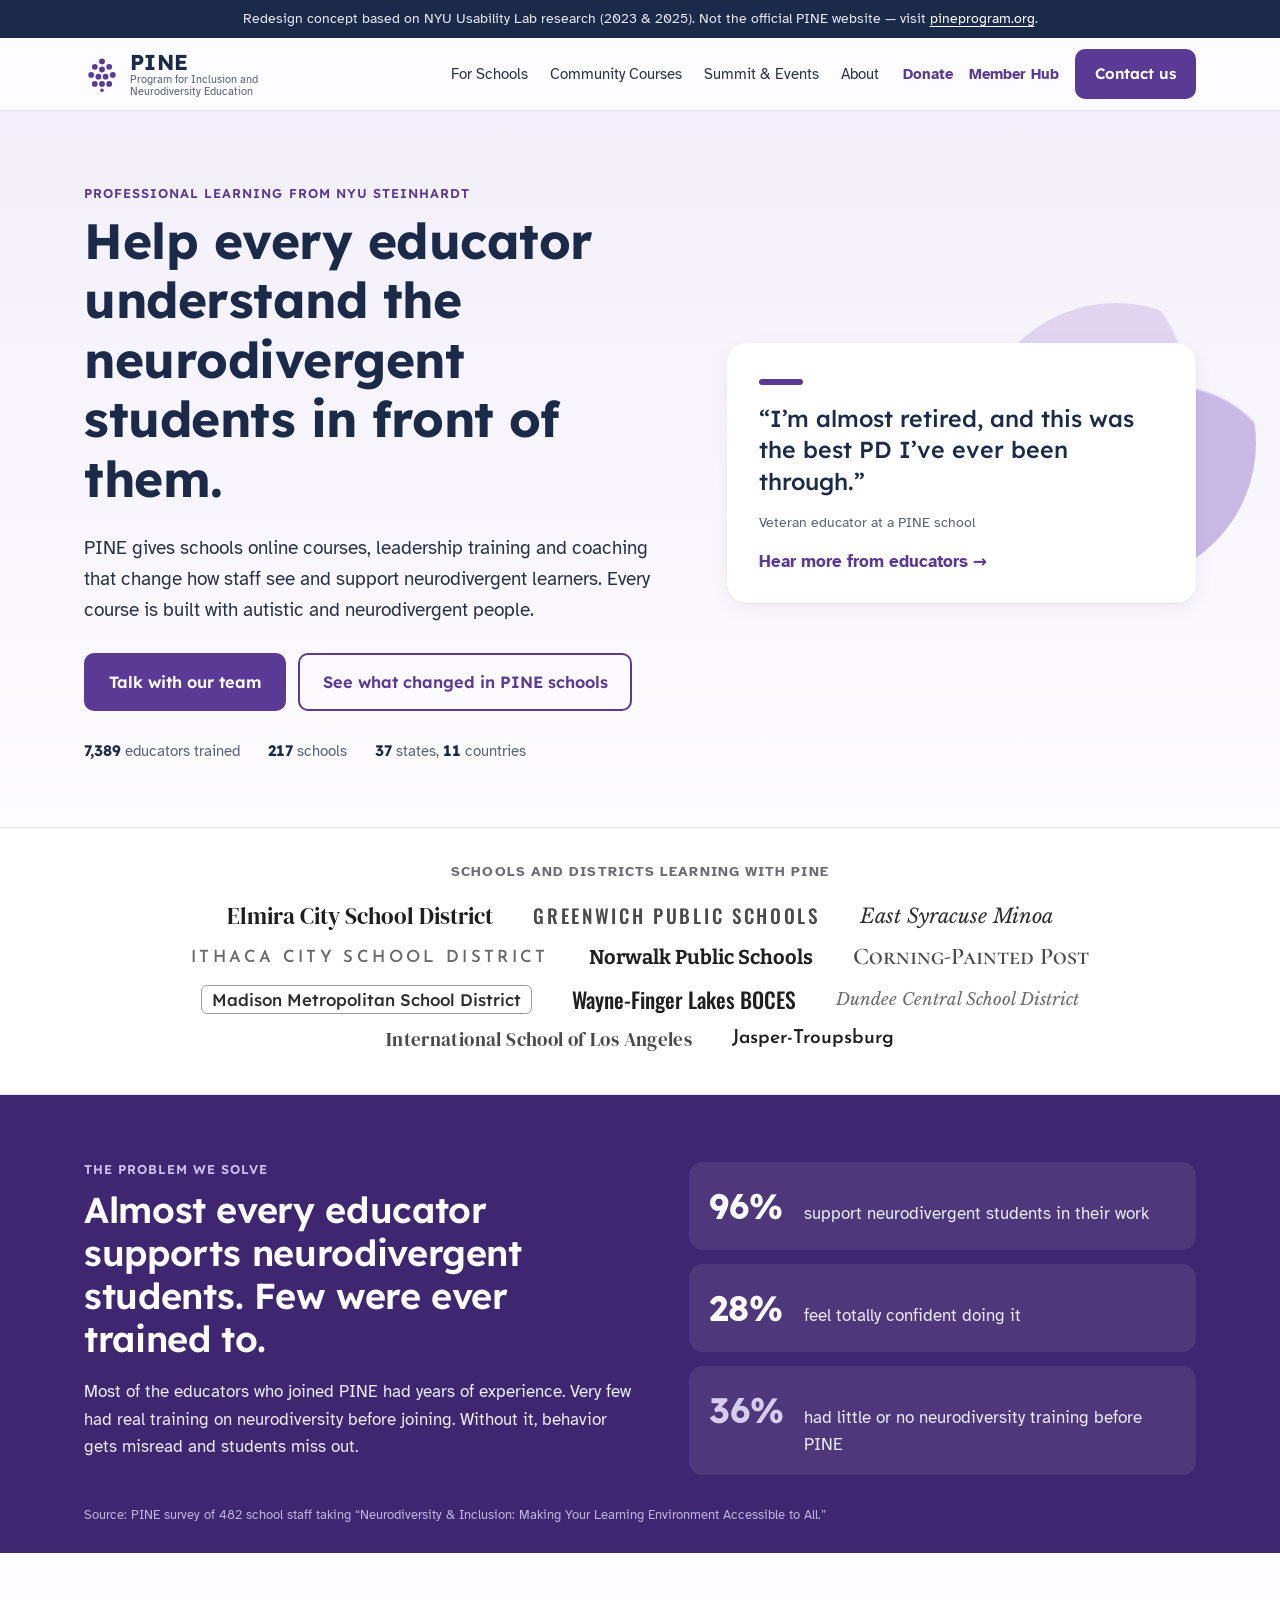
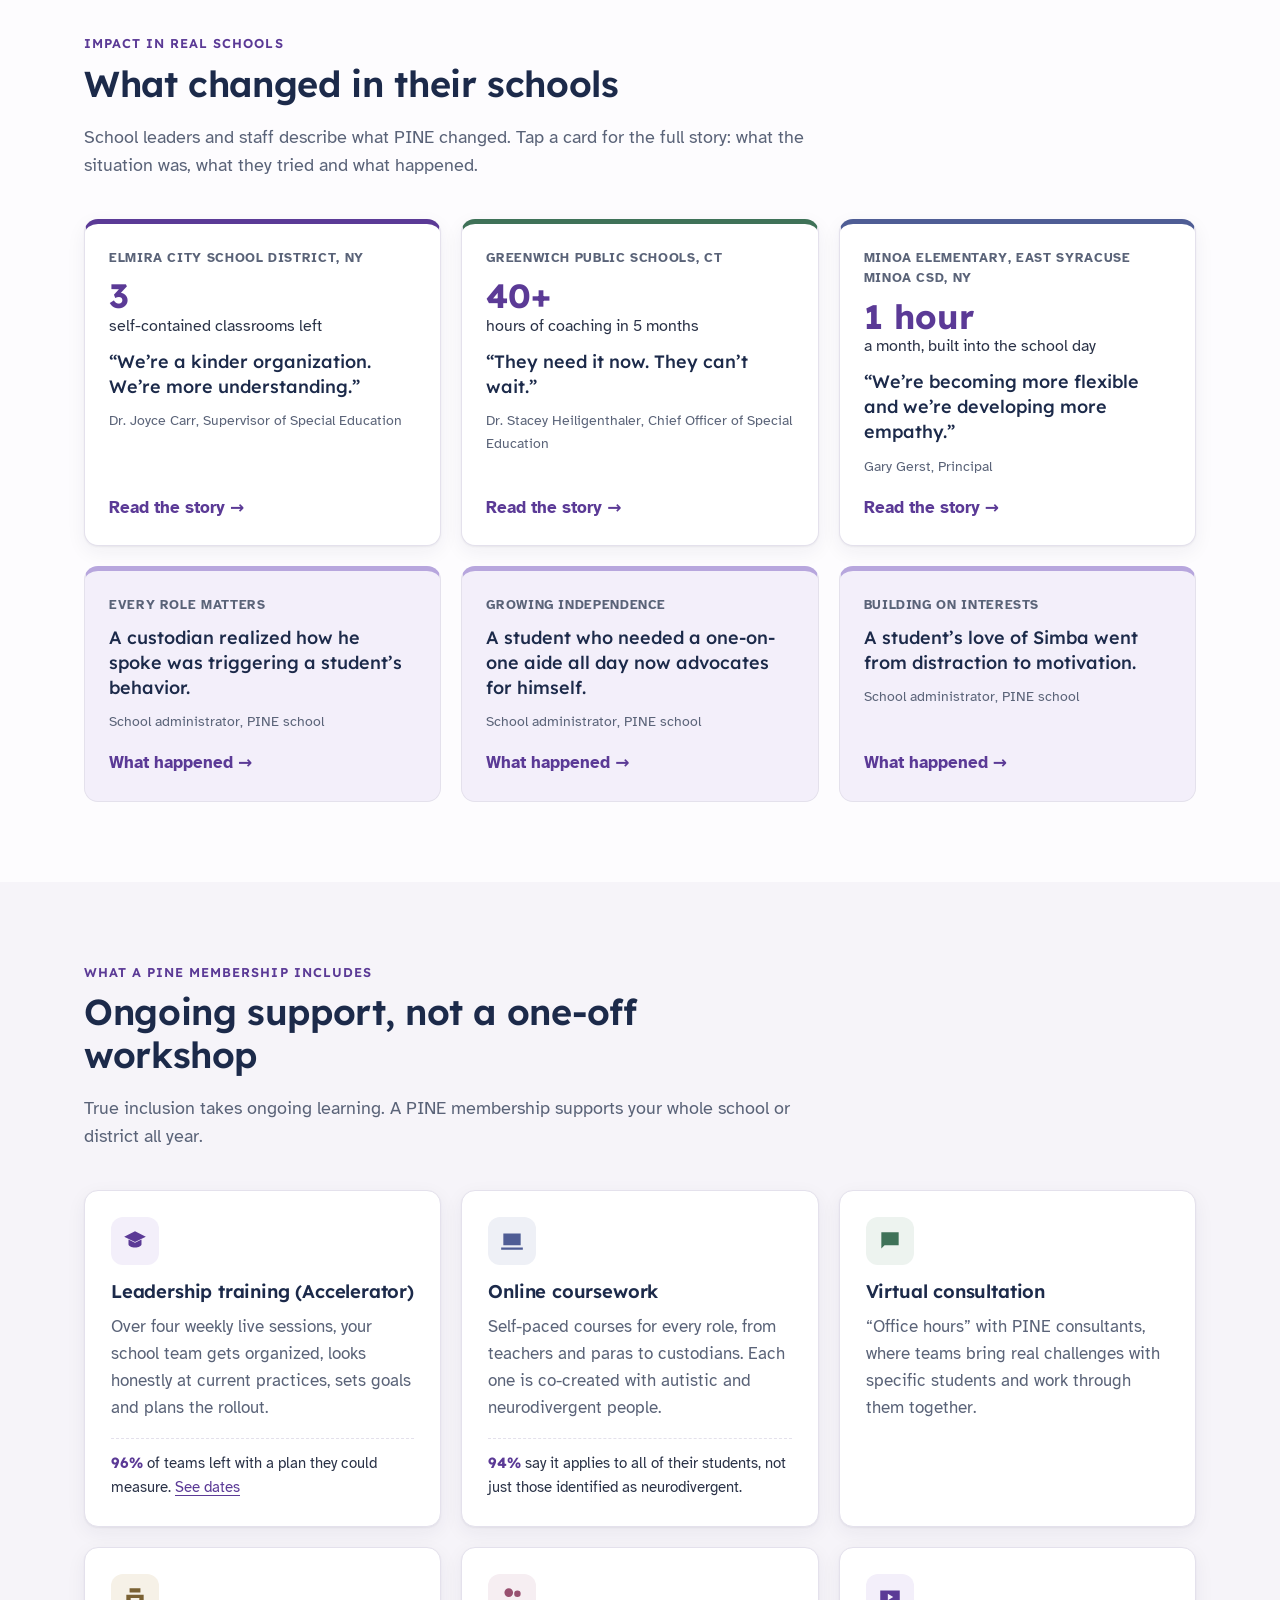
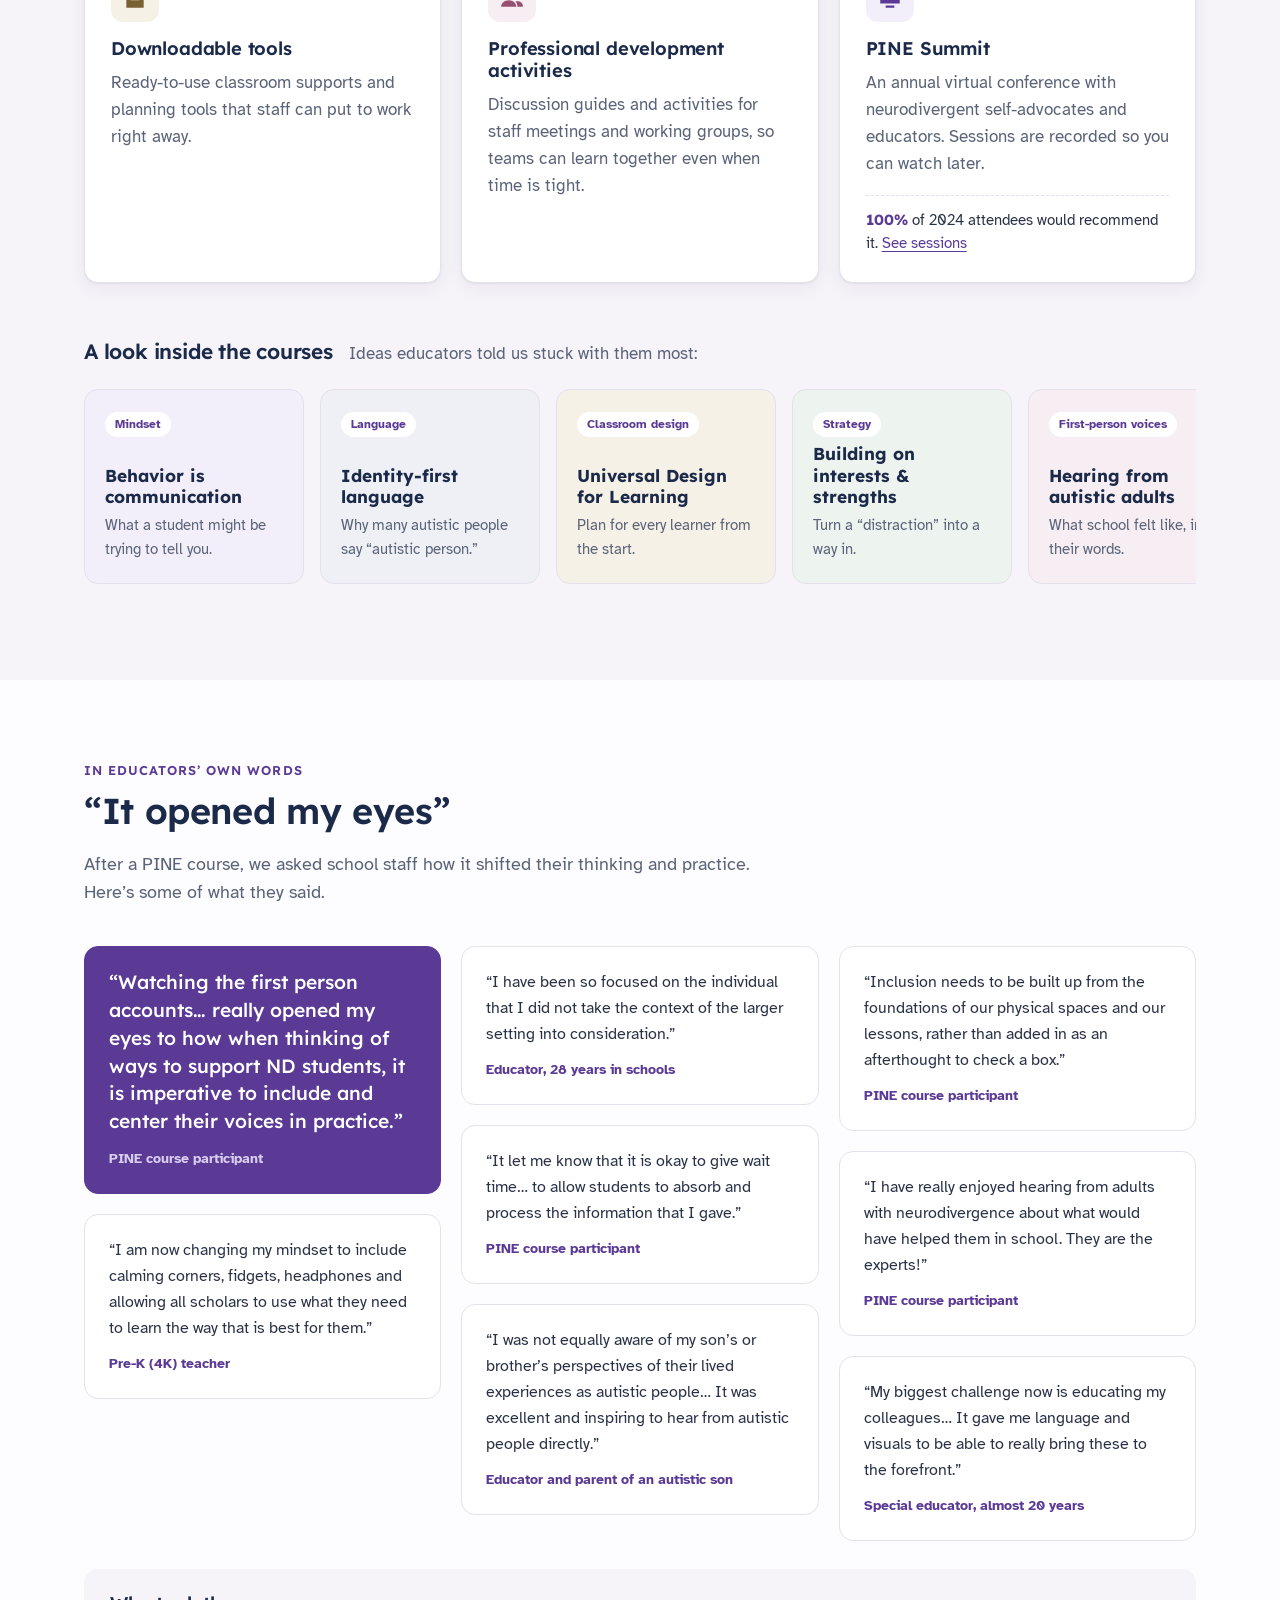
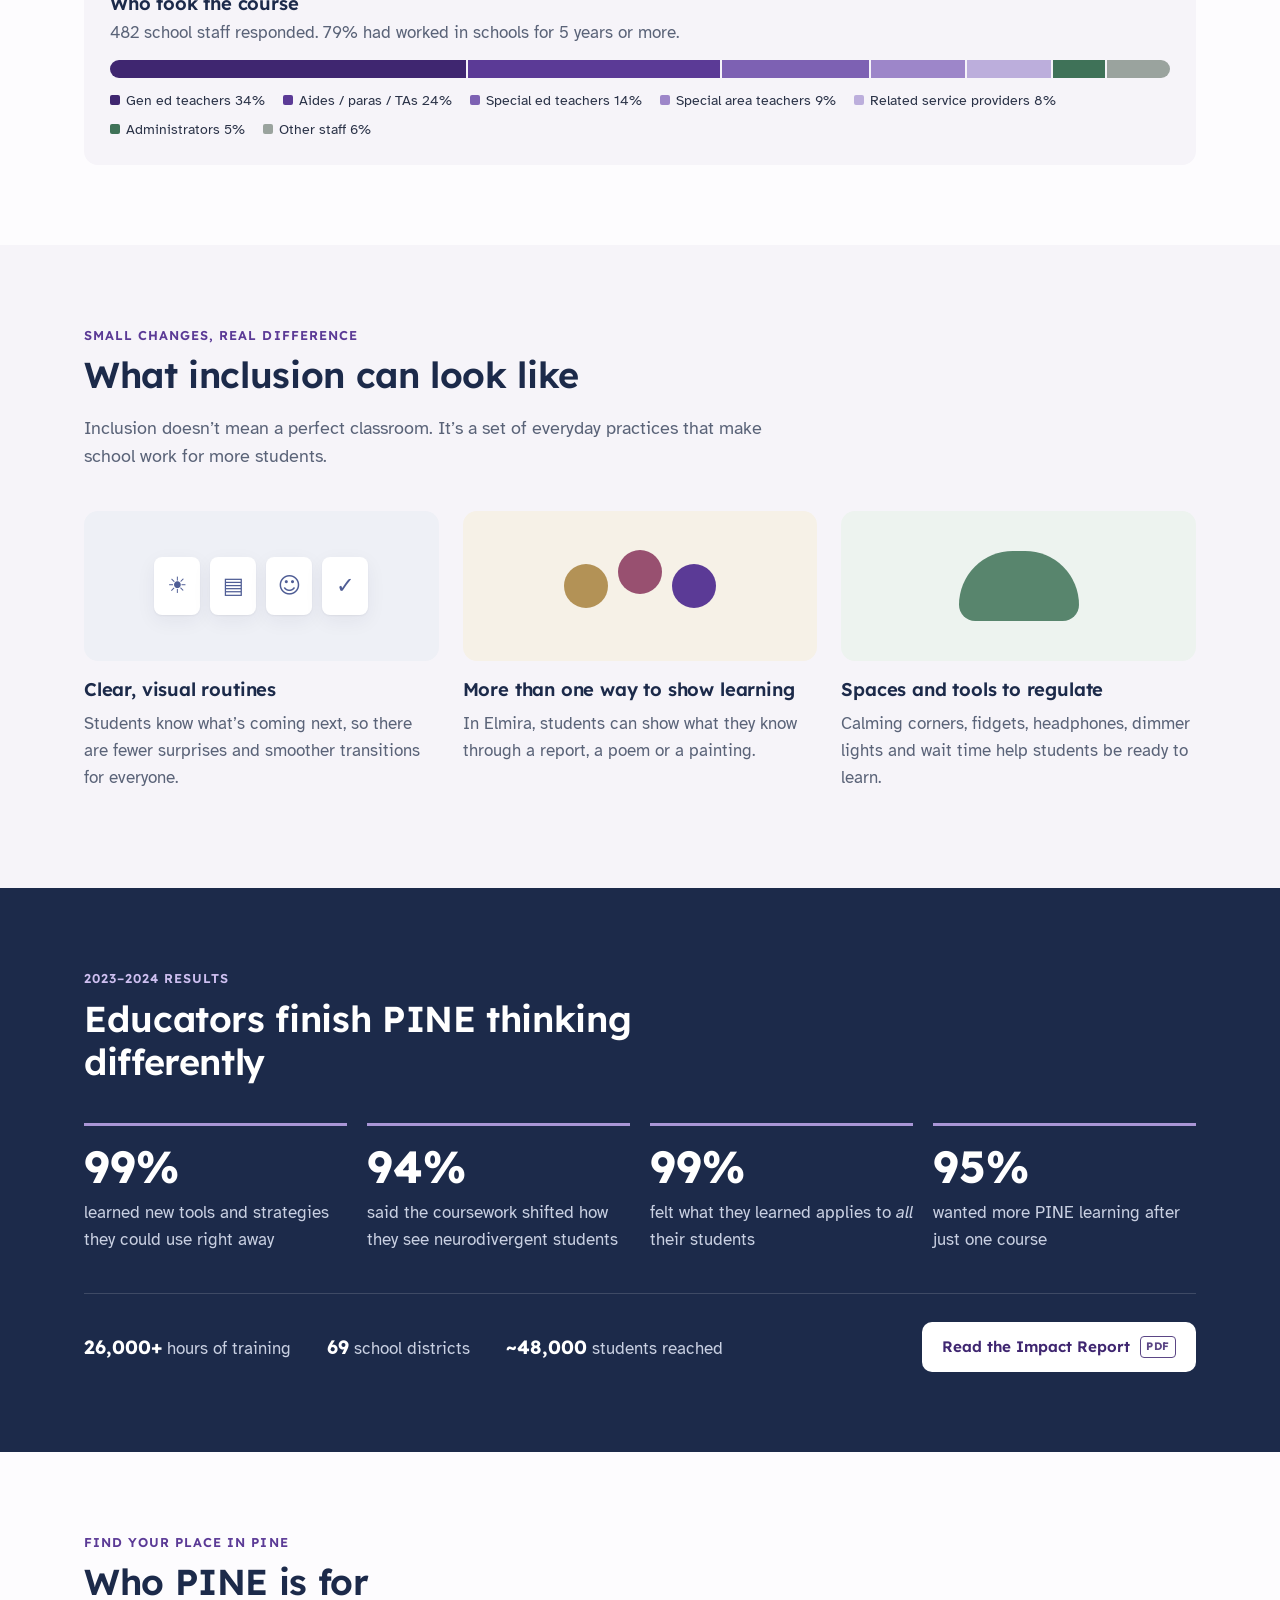
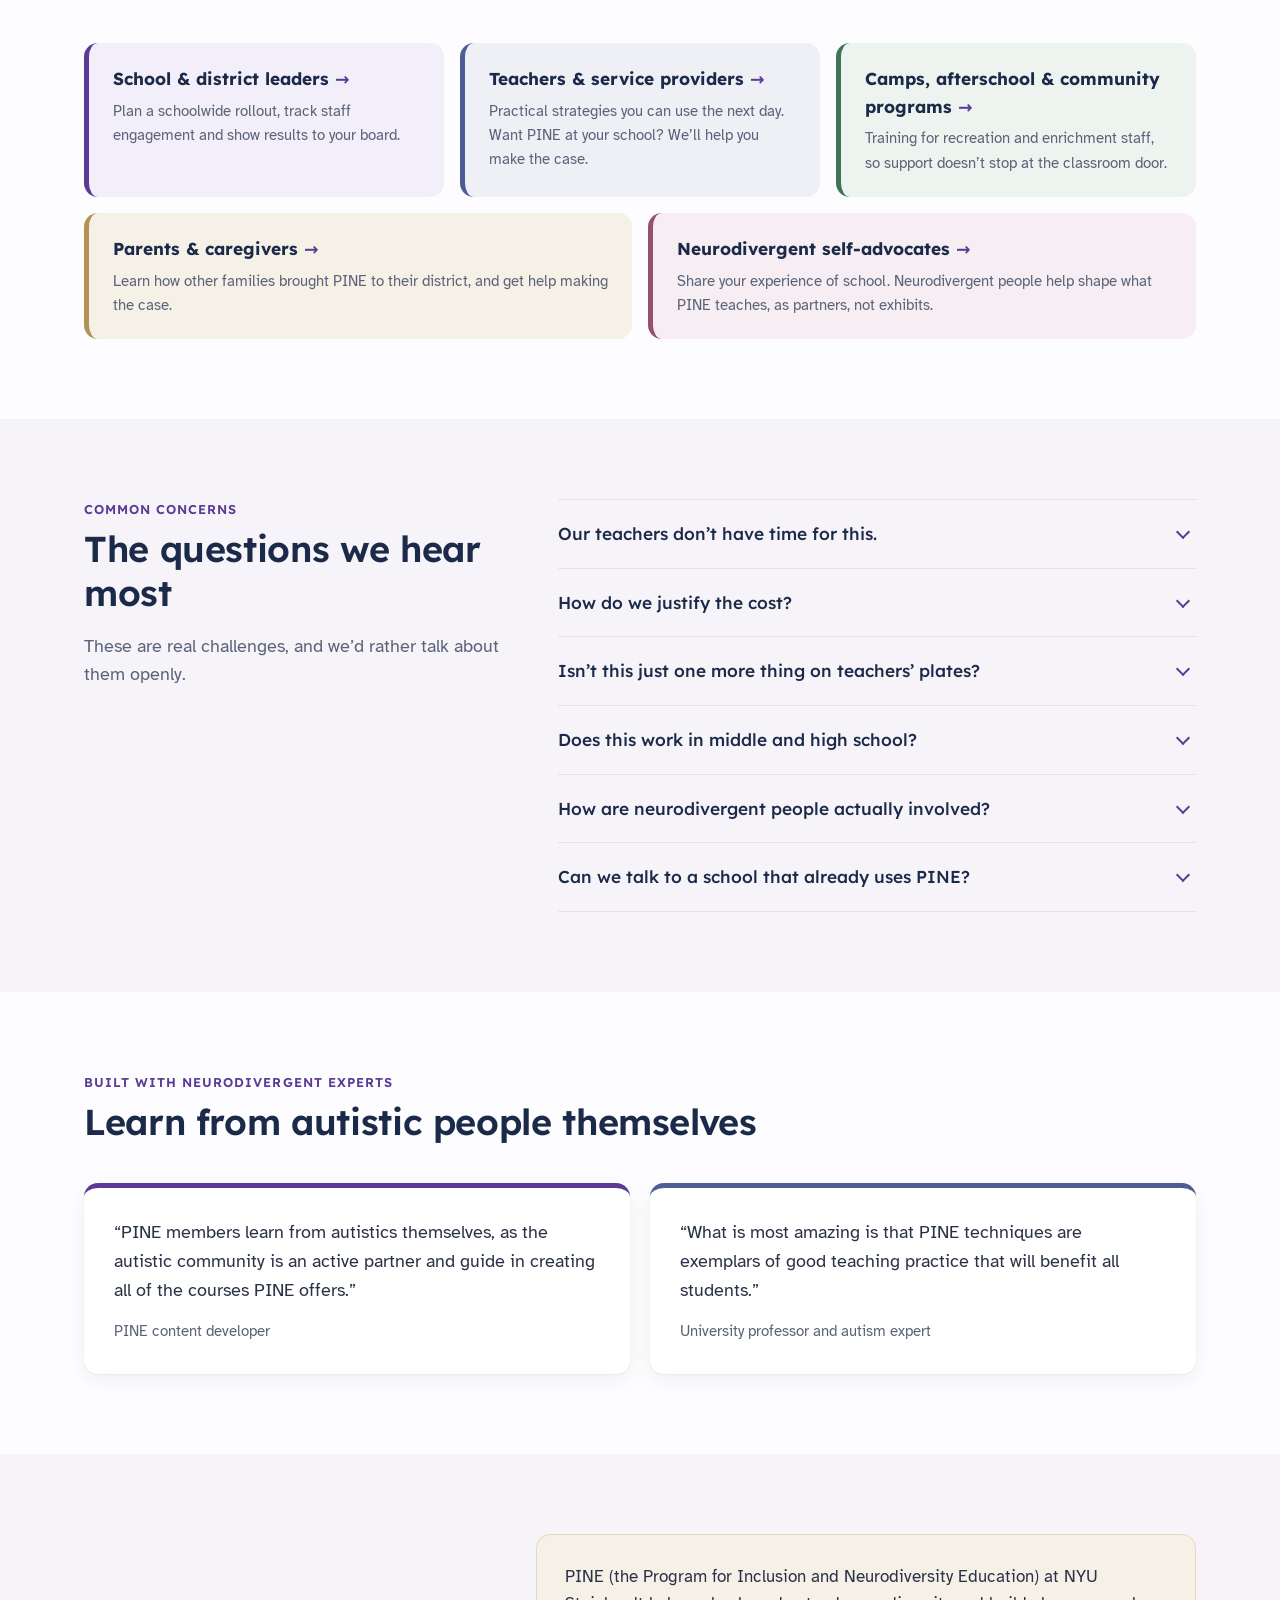
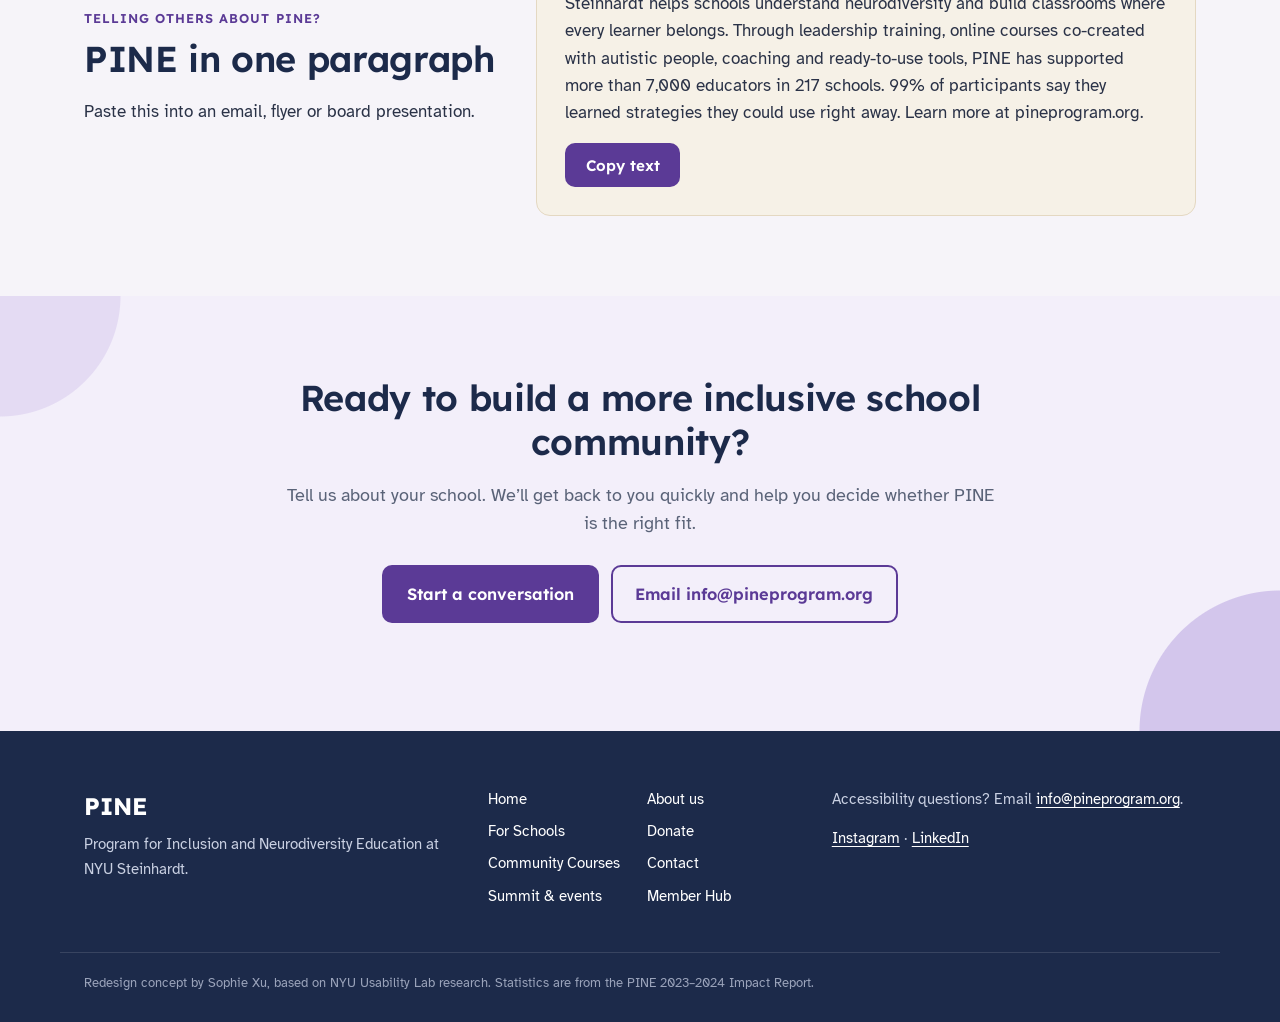
==== index.html @ bd0d4ae6 "Revert scrolling marquee: back to 0422eb8 version This reverts commit 86acdae.  Co-Authored-By: Clau" ====
<!doctype html>
<html lang="en">
<head>
  <meta charset="utf-8">
  <meta name="viewport" content="width=device-width, initial-scale=1">
  <title>PINE — Program for Inclusion and Neurodiversity Education (Redesign Concept)</title>
  <meta name="description" content="PINE gives schools the training, coaching and tools to understand neurodiversity and build classrooms where every learner belongs. Built with neurodivergent people.">
  <link rel="preconnect" href="https://fonts.googleapis.com">
  <link rel="preconnect" href="https://fonts.gstatic.com" crossorigin>
  <link href="https://fonts.googleapis.com/css2?family=Atkinson+Hyperlegible:wght@400;700&family=Lexend:wght@500;600;700&family=DM+Serif+Display&family=Oswald:wght@500&family=Libre+Baskerville:ital@1&family=Josefin+Sans:wght@600&family=Bitter:wght@700&family=Cormorant+SC:wght@600&display=swap" rel="stylesheet">
  <link rel="stylesheet" href="styles.css">
</head>
<body>
  <a class="skip" href="#main">Skip to content</a>

  <div class="concept-bar" role="note">
    Redesign concept based on NYU Usability Lab research (2023 &amp; 2025). Not the official PINE website — visit <a href="https://www.pineprogram.org/">pineprogram.org</a>.
  </div>

  <header class="site-header">
    <div class="wrap header-inner">
      <a class="brand" href="index.html" aria-label="PINE home">
        <svg class="brand-mark" viewBox="0 0 40 40" aria-hidden="true">
          <g fill="currentColor">
            <circle cx="20" cy="6" r="3.2"/><circle cx="12" cy="12" r="3.2"/><circle cx="28" cy="12" r="3.2"/>
            <circle cx="20" cy="15" r="3.2"/><circle cx="8" cy="21" r="3.2"/><circle cx="32" cy="21" r="3.2"/>
            <circle cx="16" cy="23" r="3.2"/><circle cx="24" cy="23" r="3.2"/><circle cx="12" cy="31" r="3.2"/>
            <circle cx="28" cy="31" r="3.2"/><circle cx="20" cy="31" r="3.2"/><circle cx="20" cy="38" r="2"/>
          </g>
        </svg>
        <span class="brand-text"><strong>PINE</strong><small>Program for Inclusion and<br>Neurodiversity Education</small></span>
      </a>

      <button class="nav-toggle" aria-expanded="false" aria-controls="site-nav">
        <span class="sr-only">Menu</span><span class="bars" aria-hidden="true"></span>
      </button>

      <nav id="site-nav" class="site-nav" aria-label="Main">
        <ul>
          <li><a href="accelerator.html">For Schools</a></li>
          <li><a href="community.html">Community Courses</a></li>
          <li><a href="summit.html">Summit &amp; Events</a></li>
          <li><a href="about.html">About</a></li>
        </ul>
        <div class="nav-actions">
          <a class="link-quiet" href="donate.html">Donate</a>
          <a class="link-quiet" href="https://pine.kdp.io/">Member Hub</a>
          <a class="btn btn-primary" href="contact.html">Contact us</a>
        </div>
      </nav>
    </div>
  </header>

  <main id="main">

    <!-- HERO -->
    <section class="hero" id="top">
      <div class="wrap hero-grid">
        <div class="hero-copy">
          <p class="eyebrow">Professional learning from NYU Steinhardt</p>
          <h1>Help every educator understand the neurodivergent students in front of them.</h1>
          <p class="lead">PINE gives schools online courses, leadership training and coaching that change how staff see and support neurodivergent learners. Every course is built with autistic and neurodivergent people.</p>
          <div class="hero-ctas">
            <a class="btn btn-primary btn-lg" href="contact.html?topic=school">Talk with our team</a>
            <a class="btn btn-ghost btn-lg" href="#changed">See what changed in PINE schools</a>
          </div>
          <ul class="trust" aria-label="At a glance">
            <li><strong>7,389</strong> educators trained</li>
            <li><strong>217</strong> schools</li>
            <li><strong>37</strong> states, <strong>11</strong> countries</li>
          </ul>
        </div>

        <figure class="hero-quote">
          <div class="blob" aria-hidden="true"></div>
          <blockquote>
            <p>“I’m almost retired, and this was the best PD I’ve ever been through.”</p>
          </blockquote>
          <figcaption>Veteran educator at a PINE school</figcaption>
          <a class="quote-more" href="#voices">Hear more from educators <span aria-hidden="true">→</span></a>
        </figure>
      </div>
    </section>

    <!-- PARTICIPATING SCHOOLS: names set in varied type, monochrome -->
    <section class="schools" aria-labelledby="schools-title">
      <div class="wrap">
        <h2 id="schools-title" class="schools-title">Schools and districts learning with PINE</h2>
        <ul class="school-names">
          <li class="sn-1">Elmira City School District</li>
          <li class="sn-2">Greenwich Public Schools</li>
          <li class="sn-3">East Syracuse Minoa</li>
          <li class="sn-4">Ithaca City School District</li>
          <li class="sn-5">Norwalk Public Schools</li>
          <li class="sn-6">Corning-Painted Post</li>
          <li class="sn-7">Madison Metropolitan School District</li>
          <li class="sn-8">Wayne-Finger Lakes BOCES</li>
          <li class="sn-9">Dundee Central School District</li>
          <li class="sn-10">International School of Los Angeles</li>
          <li class="sn-11">Jasper-Troupsburg</li>
        </ul>
      </div>
    </section>

    <!-- THE GAP -->
    <section class="gap" aria-labelledby="gap-title">
      <div class="wrap gap-grid">
        <div>
          <p class="eyebrow eyebrow-light">The problem we solve</p>
          <h2 id="gap-title">Almost every educator supports neurodivergent students. Few were ever trained to.</h2>
          <p>Most of the educators who joined PINE had years of experience. Very few had real training on neurodiversity before joining. Without it, behavior gets misread and students miss out.</p>
        </div>
        <dl class="gap-stats">
          <div><dt>96%</dt><dd>support neurodivergent students in their work</dd></div>
          <div><dt>28%</dt><dd>feel totally confident doing it</dd></div>
          <div><dt>36%</dt><dd>had little or no neurodiversity training before PINE</dd></div>
        </dl>
      </div>
      <p class="wrap source">Source: PINE survey of 482 school staff taking “Neurodiversity &amp; Inclusion: Making Your Learning Environment Accessible to All.”</p>
    </section>

    <!-- WHAT CHANGED: overview cards that open into detail dialogs -->
    <section class="section" id="changed" aria-labelledby="changed-title">
      <div class="wrap">
        <div class="section-head">
          <p class="eyebrow">Impact in real schools</p>
          <h2 id="changed-title">What changed in their schools</h2>
          <p class="section-sub">School leaders and staff describe what PINE changed. Tap a card for the full story: what the situation was, what they tried and what happened.</p>
        </div>

        <ul class="change-grid">
          <li>
            <button class="change-card" type="button" data-dialog="story-elmira" aria-haspopup="dialog">
              <span class="change-place">Elmira City School District, NY</span>
              <span class="change-stat"><strong>3</strong> self-contained classrooms left</span>
              <span class="change-hook">“We’re a kinder organization. We’re more understanding.”</span>
              <span class="change-who">Dr. Joyce Carr, Supervisor of Special Education</span>
              <span class="change-more">Read the story <span aria-hidden="true">→</span></span>
            </button>
          </li>
          <li>
            <button class="change-card" type="button" data-dialog="story-greenwich" aria-haspopup="dialog">
              <span class="change-place">Greenwich Public Schools, CT</span>
              <span class="change-stat"><strong>40+</strong> hours of coaching in 5 months</span>
              <span class="change-hook">“They need it now. They can’t wait.”</span>
              <span class="change-who">Dr. Stacey Heiligenthaler, Chief Officer of Special Education</span>
              <span class="change-more">Read the story <span aria-hidden="true">→</span></span>
            </button>
          </li>
          <li>
            <button class="change-card" type="button" data-dialog="story-minoa" aria-haspopup="dialog">
              <span class="change-place">Minoa Elementary, East Syracuse Minoa CSD, NY</span>
              <span class="change-stat"><strong>1 hour</strong> a month, built into the school day</span>
              <span class="change-hook">“We’re becoming more flexible and we’re developing more empathy.”</span>
              <span class="change-who">Gary Gerst, Principal</span>
              <span class="change-more">Read the story <span aria-hidden="true">→</span></span>
            </button>
          </li>
          <li>
            <button class="change-card card-soft" type="button" data-dialog="story-custodian" aria-haspopup="dialog">
              <span class="change-place">Every role matters</span>
              <span class="change-hook">A custodian realized how he spoke was triggering a student’s behavior.</span>
              <span class="change-who">School administrator, PINE school</span>
              <span class="change-more">What happened <span aria-hidden="true">→</span></span>
            </button>
          </li>
          <li>
            <button class="change-card card-soft" type="button" data-dialog="story-aide" aria-haspopup="dialog">
              <span class="change-place">Growing independence</span>
              <span class="change-hook">A student who needed a one-on-one aide all day now advocates for himself.</span>
              <span class="change-who">School administrator, PINE school</span>
              <span class="change-more">What happened <span aria-hidden="true">→</span></span>
            </button>
          </li>
          <li>
            <button class="change-card card-soft" type="button" data-dialog="story-interest" aria-haspopup="dialog">
              <span class="change-place">Building on interests</span>
              <span class="change-hook">A student’s love of Simba went from distraction to motivation.</span>
              <span class="change-who">School administrator, PINE school</span>
              <span class="change-more">What happened <span aria-hidden="true">→</span></span>
            </button>
          </li>
        </ul>
      </div>

      <!-- Dialogs -->
      <dialog class="story-dialog" id="story-elmira" aria-labelledby="sd-elmira">
        <div class="sd-inner">
          <button class="sd-close" type="button" aria-label="Close">×</button>
          <p class="change-place">Elmira City School District, NY · Case study</p>
          <h3 id="sd-elmira">An “aha” moment that changed special education district-wide</h3>
          <div class="sd-grid">
            <div class="sd-block"><h4>The situation</h4><p>New York State kept citing this low-income district for improvement in different areas, from the reading scores of students with IEPs to graduation rates. “It was like playing a game of whack-a-mole,” Dr. Carr says. Many general education teachers didn’t feel prepared to teach neurodivergent students.</p></div>
            <div class="sd-block"><h4>What they tried</h4><p>A PINE pilot at four elementary schools. In 2020–21, 240 educators completed 1,844 hours of self-paced coursework, and PINE office hours gave teams live coaching on specific students. In year two, all 11 district schools joined, including middle and high schools.</p></div>
            <div class="sd-block"><h4>What changed</h4><p>Teachers started offering students choices in how to show what they know, like a report, a poem or a painting. Self-contained classrooms fell to just three in 2022–23, and graduation rates for students with disabilities met the state benchmark.</p></div>
          </div>
          <blockquote class="sd-quote"><p>“I’m seeing the systemic change I was really targeting. The vocabulary we use. How we speak about the students. How we look at problems.”</p><footer>Dr. Joyce Carr, Supervisor of Special Education and Support Services</footer></blockquote>
          <a class="btn btn-primary" href="pdfs/case-study-elmira.pdf" target="_blank" rel="noopener">Read the full case study <span class="sr-only">(PDF, opens in a new tab)</span><span class="pdf-tag" aria-hidden="true">PDF</span></a>
        </div>
      </dialog>

      <dialog class="story-dialog" id="story-greenwich" aria-labelledby="sd-greenwich">
        <div class="sd-inner">
          <button class="sd-close" type="button" aria-label="Close">×</button>
          <p class="change-place">Greenwich Public Schools, CT · Case study</p>
          <h3 id="sd-greenwich">From “inclusionary in name only” to real inclusion</h3>
          <div class="sd-grid">
            <div class="sd-block"><h4>The situation</h4><p>Students with disabilities were in general education classrooms, but often sat on the side working only with their aides. A 2021 outside audit called the classes “inclusionary in name only.” Teachers were short on time, and each of the 11 elementary schools had very different needs.</p></div>
            <div class="sd-block"><h4>What they tried</h4><p>Leaders at every school went through the PINE Accelerator and built a plan for their own school. Some focused on paras, some on special area teachers, some on live office hours. Leaders made clear that PINE was a support, not a mandate.</p></div>
            <div class="sd-block"><h4>What changed</h4><p>Within three months, staff were shifting away from deficit thinking. A speech-language pathologist changed how she writes goals and designs services. Paras began de-escalating and offering breaks. Staff logged more than 40 hours of coaching between November and March.</p></div>
          </div>
          <blockquote class="sd-quote"><p>“It gives them the language to explain that all our bodies and brains just work differently.”</p><footer>Dr. Stacey Heiligenthaler, Chief Officer of Special Education and Student Supports</footer></blockquote>
          <a class="btn btn-primary" href="pdfs/case-study-greenwich.pdf" target="_blank" rel="noopener">Read the full case study <span class="sr-only">(PDF, opens in a new tab)</span><span class="pdf-tag" aria-hidden="true">PDF</span></a>
        </div>
      </dialog>

      <dialog class="story-dialog" id="story-minoa" aria-labelledby="sd-minoa">
        <div class="sd-inner">
          <button class="sd-close" type="button" aria-label="Close">×</button>
          <p class="change-place">Minoa Elementary, East Syracuse Minoa CSD, NY · Case study</p>
          <h3 id="sd-minoa">From chasing a runaway student to asking why he ran</h3>
          <div class="sd-grid">
            <div class="sd-block"><h4>The situation</h4><p>The K–5 school was seeing more autistic students and students with ADHD. Staff struggled to understand why a child who reads beautifully might melt down or run from the building. “We fall back on the traditional things we’ve done in the past… and then nothing changes,” says Principal Gerst.</p></div>
            <div class="sd-block"><h4>What they tried</h4><p>The school set aside an hour each month for PINE coursework during the school day and hired substitutes to cover classes. Staff started with the Understanding Autism course, talked it through at faculty meetings and attended the PINE Summit.</p></div>
            <div class="sd-block"><h4>What changed</h4><p>Teachers began presuming competence and building on interests, like math problems about the Titanic for a student who loves it. They now read “misbehavior” as communication and address triggers like loud noises or busy decor.</p></div>
          </div>
          <blockquote class="sd-quote"><p>“This program is good for all kids. We haven’t even scratched the surface yet.”</p><footer>Gary Gerst, Principal</footer></blockquote>
          <a class="btn btn-primary" href="pdfs/case-study-east-syracuse-minoa.pdf" target="_blank" rel="noopener">Read the full case study <span class="sr-only">(PDF, opens in a new tab)</span><span class="pdf-tag" aria-hidden="true">PDF</span></a>
        </div>
      </dialog>

      <dialog class="story-dialog" id="story-custodian" aria-labelledby="sd-custodian">
        <div class="sd-inner">
          <button class="sd-close" type="button" aria-label="Close">×</button>
          <p class="change-place">Every role matters</p>
          <h3 id="sd-custodian">A custodian changes how he speaks, and a behavior stops</h3>
          <div class="sd-grid two">
            <div class="sd-block"><h4>The situation</h4><p>One school decided every staff member would take part in PINE: teachers, aides, office staff and custodians.</p></div>
            <div class="sd-block"><h4>What changed</h4><p>A custodian realized that the way he was talking to one student was triggering a repeated behavior. He changed his approach, and the student’s behavior improved a lot.</p></div>
          </div>
          <p class="sd-note">Paraphrased from an interview with a school administrator, NYU Usability Lab, 2023.</p>
        </div>
      </dialog>

      <dialog class="story-dialog" id="story-aide" aria-labelledby="sd-aide">
        <div class="sd-inner">
          <button class="sd-close" type="button" aria-label="Close">×</button>
          <p class="change-place">Growing independence</p>
          <h3 id="sd-aide">From needing an aide all day to advocating for himself</h3>
          <div class="sd-grid two">
            <div class="sd-block"><h4>The situation</h4><p>Before PINE, staff described students running, not talking and screaming, and said they didn’t know what to do about it.</p></div>
            <div class="sd-block"><h4>What changed</h4><p>One student who always needed a one-on-one aide no longer needs one. He advocates for himself, reads at almost grade level and has no behavior issues. Staff said they were sad to see him graduate.</p></div>
          </div>
          <p class="sd-note">Paraphrased from an interview with a school administrator, NYU Usability Lab, 2023.</p>
        </div>
      </dialog>

      <dialog class="story-dialog" id="story-interest" aria-labelledby="sd-interest">
        <div class="sd-inner">
          <button class="sd-close" type="button" aria-label="Close">×</button>
          <p class="change-place">Building on interests</p>
          <h3 id="sd-interest">Turning a “distraction” into a reward</h3>
          <div class="sd-grid two">
            <div class="sd-block"><h4>The situation</h4><p>A student loved Simba from <cite>The Lion King</cite>, and staff used to see it as something that pulled him off task. They thought interests like this shouldn’t be encouraged.</p></div>
            <div class="sd-block"><h4>What changed</h4><p>After a PINE module on interests, his team made Simba cards and a Velcro schedule he could move Simba on and off of. “Simba time” became something he could see coming, paired with puzzles and other activities.</p></div>
          </div>
          <p class="sd-note">Paraphrased from an interview with a school administrator, NYU Usability Lab, 2023.</p>
        </div>
      </dialog>
    </section>

    <!-- WHAT WE OFFER -->
    <section class="section section-tint" id="offer" aria-labelledby="offer-title">
      <div class="wrap">
        <div class="section-head">
          <p class="eyebrow">What a PINE membership includes</p>
          <h2 id="offer-title">Ongoing support, not a one-off workshop</h2>
          <p class="section-sub">True inclusion takes ongoing learning. A PINE membership supports your whole school or district all year.</p>
        </div>

        <ol class="offer-grid">
          <li class="offer-card">
            <span class="offer-icon c-purple" aria-hidden="true"><svg viewBox="0 0 24 24"><path d="M12 3 2 8l10 5 10-5-10-5Zm-6 7.5V15c0 1.7 2.7 3 6 3s6-1.3 6-3v-4.5l-6 3-6-3Z"/></svg></span>
            <h3>Leadership training (Accelerator)</h3>
            <p>Over four weekly live sessions, your school team gets organized, looks honestly at current practices, sets goals and plans the rollout.</p>
            <p class="proof"><strong>96%</strong> of teams left with a plan they could measure. <a href="accelerator.html">See dates</a></p>
          </li>
          <li class="offer-card">
            <span class="offer-icon c-blue" aria-hidden="true"><svg viewBox="0 0 24 24"><path d="M4 5h16v11H4zM2 18h20v2H2z"/></svg></span>
            <h3>Online coursework</h3>
            <p>Self-paced courses for every role, from teachers and paras to custodians. Each one is co-created with autistic and neurodivergent people.</p>
            <p class="proof"><strong>94%</strong> say it applies to all of their students, not just those identified as neurodivergent.</p>
          </li>
          <li class="offer-card">
            <span class="offer-icon c-green" aria-hidden="true"><svg viewBox="0 0 24 24"><path d="M4 4h16v12H7l-3 3V4Zm4 5h8v2H8V9Z"/></svg></span>
            <h3>Virtual consultation</h3>
            <p>“Office hours” with PINE consultants, where teams bring real challenges with specific students and work through them together.</p>
          </li>
          <li class="offer-card">
            <span class="offer-icon c-yellow" aria-hidden="true"><svg viewBox="0 0 24 24"><path d="M7 3h10v4H7zM4 9h16v12H4zm4 3v2h8v-2H8Z"/></svg></span>
            <h3>Downloadable tools</h3>
            <p>Ready-to-use classroom supports and planning tools that staff can put to work right away.</p>
          </li>
          <li class="offer-card">
            <span class="offer-icon c-red" aria-hidden="true"><svg viewBox="0 0 24 24"><path d="M9 11a4 4 0 1 0 0-8 4 4 0 0 0 0 8Zm8 0a3 3 0 1 0 0-6 3 3 0 0 0 0 6ZM2 20c0-3.3 3.1-6 7-6s7 2.7 7 6H2Zm15 0c0-1.9-.7-3.6-1.8-4.9.6-.1 1.2-.1 1.8-.1 2.8 0 5 1.8 5 4v1h-5Z"/></svg></span>
            <h3>Professional development activities</h3>
            <p>Discussion guides and activities for staff meetings and working groups, so teams can learn together even when time is tight.</p>
          </li>
          <li class="offer-card">
            <span class="offer-icon c-purple" aria-hidden="true"><svg viewBox="0 0 24 24"><path d="M3 5h18v12H3zM8 19h8v2H8zM10 8v6l5-3-5-3Z"/></svg></span>
            <h3>PINE Summit</h3>
            <p>An annual virtual conference with neurodivergent self-advocates and educators. Sessions are recorded so you can watch later.</p>
            <p class="proof"><strong>100%</strong> of 2024 attendees would recommend it. <a href="summit.html">See sessions</a></p>
          </li>
        </ol>

        <div class="topics">
          <div class="topics-head">
            <h3>A look inside the courses</h3>
            <p>Ideas educators told us stuck with them most:</p>
          </div>
          <ul class="topic-row" aria-label="Example course topics">
            <li class="topic t1"><span class="tag">Mindset</span><strong>Behavior is communication</strong><span>What a student might be trying to tell you.</span></li>
            <li class="topic t2"><span class="tag">Language</span><strong>Identity-first language</strong><span>Why many autistic people say “autistic person.”</span></li>
            <li class="topic t3"><span class="tag">Classroom design</span><strong>Universal Design for Learning</strong><span>Plan for every learner from the start.</span></li>
            <li class="topic t4"><span class="tag">Strategy</span><strong>Building on interests &amp; strengths</strong><span>Turn a “distraction” into a way in.</span></li>
            <li class="topic t5"><span class="tag">First-person voices</span><strong>Hearing from autistic adults</strong><span>What school felt like, in their words.</span></li>
          </ul>
        </div>
      </div>
    </section>

    <!-- IN THEIR WORDS: anonymous survey reflections -->
    <section class="section" id="voices" aria-labelledby="voices-title">
      <div class="wrap">
        <div class="section-head">
          <p class="eyebrow">In educators’ own words</p>
          <h2 id="voices-title">“It opened my eyes”</h2>
          <p class="section-sub">After a PINE course, we asked school staff how it shifted their thinking and practice. Here’s some of what they said.</p>
        </div>

        <div class="voice-grid">
          <figure class="voice voice-lg">
            <blockquote><p>“Watching the first person accounts… really opened my eyes to how when thinking of ways to support ND students, it is imperative to include and center their voices in practice.”</p></blockquote>
            <figcaption>PINE course participant</figcaption>
          </figure>
          <figure class="voice">
            <blockquote><p>“I am now changing my mindset to include calming corners, fidgets, headphones and allowing all scholars to use what they need to learn the way that is best for them.”</p></blockquote>
            <figcaption>Pre-K (4K) teacher</figcaption>
          </figure>
          <figure class="voice">
            <blockquote><p>“I have been so focused on the individual that I did not take the context of the larger setting into consideration.”</p></blockquote>
            <figcaption>Educator, 28 years in schools</figcaption>
          </figure>
          <figure class="voice">
            <blockquote><p>“It let me know that it is okay to give wait time… to allow students to absorb and process the information that I gave.”</p></blockquote>
            <figcaption>PINE course participant</figcaption>
          </figure>
          <figure class="voice">
            <blockquote><p>“I was not equally aware of my son’s or brother’s perspectives of their lived experiences as autistic people… It was excellent and inspiring to hear from autistic people directly.”</p></blockquote>
            <figcaption>Educator and parent of an autistic son</figcaption>
          </figure>
          <figure class="voice">
            <blockquote><p>“Inclusion needs to be built up from the foundations of our physical spaces and our lessons, rather than added in as an afterthought to check a box.”</p></blockquote>
            <figcaption>PINE course participant</figcaption>
          </figure>
          <figure class="voice">
            <blockquote><p>“I have really enjoyed hearing from adults with neurodivergence about what would have helped them in school. They are the experts!”</p></blockquote>
            <figcaption>PINE course participant</figcaption>
          </figure>
          <figure class="voice">
            <blockquote><p>“My biggest challenge now is educating my colleagues… It gave me language and visuals to be able to really bring these to the forefront.”</p></blockquote>
            <figcaption>Special educator, almost 20 years</figcaption>
          </figure>
        </div>

        <div class="roles">
          <h3>Who took the course</h3>
          <p>482 school staff responded. 79% had worked in schools for 5 years or more.</p>
          <div class="role-bar" role="img" aria-label="Respondents by role: general education teachers 34%, aides, paras and teaching assistants 24%, special education teachers 14%, special area teachers 9%, related service providers 8%, administrators 5%, other and non-instructional staff 6%.">
            <span style="flex:34" class="rb1"></span><span style="flex:24" class="rb2"></span><span style="flex:14" class="rb3"></span><span style="flex:9" class="rb4"></span><span style="flex:8" class="rb5"></span><span style="flex:5" class="rb6"></span><span style="flex:6" class="rb7"></span>
          </div>
          <ul class="role-legend" aria-hidden="true">
            <li><i class="rb1"></i>Gen ed teachers 34%</li>
            <li><i class="rb2"></i>Aides / paras / TAs 24%</li>
            <li><i class="rb3"></i>Special ed teachers 14%</li>
            <li><i class="rb4"></i>Special area teachers 9%</li>
            <li><i class="rb5"></i>Related service providers 8%</li>
            <li><i class="rb6"></i>Administrators 5%</li>
            <li><i class="rb7"></i>Other staff 6%</li>
          </ul>
        </div>
      </div>
    </section>

    <!-- WHAT INCLUSION LOOKS LIKE -->
    <section class="section section-tint" aria-labelledby="looks-title">
      <div class="wrap">
        <div class="section-head">
          <p class="eyebrow">Small changes, real difference</p>
          <h2 id="looks-title">What inclusion can look like</h2>
          <p class="section-sub">Inclusion doesn’t mean a perfect classroom. It’s a set of everyday practices that make school work for more students.</p>
        </div>
        <div class="looks-grid">
          <div class="look">
            <div class="look-art art-schedule" aria-hidden="true"><span>☀︎</span><span>▤</span><span>☺</span><span>✓</span></div>
            <h3>Clear, visual routines</h3>
            <p>Students know what’s coming next, so there are fewer surprises and smoother transitions for everyone.</p>
          </div>
          <div class="look">
            <div class="look-art art-choice" aria-hidden="true"><span></span><span></span><span></span></div>
            <h3>More than one way to show learning</h3>
            <p>In Elmira, students can show what they know through a report, a poem or a painting.</p>
          </div>
          <div class="look">
            <div class="look-art art-reset" aria-hidden="true"><span></span></div>
            <h3>Spaces and tools to regulate</h3>
            <p>Calming corners, fidgets, headphones, dimmer lights and wait time help students be ready to learn.</p>
          </div>
        </div>
      </div>
    </section>

    <!-- RESULTS -->
    <section class="section section-dark" id="results" aria-labelledby="results-title">
      <div class="wrap">
        <div class="section-head">
          <p class="eyebrow eyebrow-light">2023–2024 results</p>
          <h2 id="results-title">Educators finish PINE thinking differently</h2>
        </div>
        <dl class="results-grid">
          <div><dt>99%</dt><dd>learned new tools and strategies they could use right away</dd></div>
          <div><dt>94%</dt><dd>said the coursework shifted how they see neurodivergent students</dd></div>
          <div><dt>99%</dt><dd>felt what they learned applies to <em>all</em> their students</dd></div>
          <div><dt>95%</dt><dd>wanted more PINE learning after just one course</dd></div>
        </dl>
        <div class="reach">
          <p><strong>26,000+</strong> hours of training</p>
          <p><strong>69</strong> school districts</p>
          <p><strong>~48,000</strong> students reached</p>
          <a class="btn btn-light" href="pdfs/pine-impact-report-2023-2024.pdf" target="_blank" rel="noopener">Read the Impact Report <span class="sr-only">(PDF, opens in a new tab)</span><span class="pdf-tag" aria-hidden="true">PDF</span></a>
        </div>
      </div>
    </section>

    <!-- AUDIENCES -->
    <section class="section" id="audiences" aria-labelledby="aud-title">
      <div class="wrap">
        <div class="section-head">
          <p class="eyebrow">Find your place in PINE</p>
          <h2 id="aud-title">Who PINE is for</h2>
        </div>
        <ul class="aud-grid">
          <li><a class="aud aud-purple" href="accelerator.html">
            <strong>School &amp; district leaders</strong>
            <span>Plan a schoolwide rollout, track staff engagement and show results to your board.</span>
          </a></li>
          <li><a class="aud aud-blue" href="contact.html?topic=school">
            <strong>Teachers &amp; service providers</strong>
            <span>Practical strategies you can use the next day. Want PINE at your school? We’ll help you make the case.</span>
          </a></li>
          <li><a class="aud aud-green" href="community.html">
            <strong>Camps, afterschool &amp; community programs</strong>
            <span>Training for recreation and enrichment staff, so support doesn’t stop at the classroom door.</span>
          </a></li>
          <li><a class="aud aud-yellow" href="contact.html?topic=parent">
            <strong>Parents &amp; caregivers</strong>
            <span>Learn how other families brought PINE to their district, and get help making the case.</span>
          </a></li>
          <li><a class="aud aud-red" href="contact.html?topic=advocate">
            <strong>Neurodivergent self-advocates</strong>
            <span>Share your experience of school. Neurodivergent people help shape what PINE teaches, as partners, not exhibits.</span>
          </a></li>
        </ul>
      </div>
    </section>

    <!-- COMMON CONCERNS -->
    <section class="section section-tint" id="concerns" aria-labelledby="faq-title">
      <div class="wrap faq-wrap">
        <div class="section-head">
          <p class="eyebrow">Common concerns</p>
          <h2 id="faq-title">The questions we hear most</h2>
          <p class="section-sub">These are real challenges, and we’d rather talk about them openly.</p>
        </div>
        <div class="faq">
          <details>
            <summary>Our teachers don’t have time for this.</summary>
            <p>Time is the biggest hurdle every school names. The schools that do best build PINE into the school day instead of adding it after hours. Some examples:</p>
            <ul>
              <li>Minoa Elementary blocks out an hour a month and hires substitutes to cover classes</li>
              <li>Elmira made coursework part of teachers’ regular PD schedule, so staff choose when to log in</li>
              <li>Some schools hold 20-minute team segments where a few engaged staff share key takeaways</li>
            </ul>
            <p>The Accelerator helps your team figure out which approach fits your schedule.</p>
          </details>
          <details>
            <summary>How do we justify the cost?</summary>
            <p>We know budgets are tight, especially now that COVID-era funding has ended. We can talk through what you get in Year 1 and Year 2, show you participation and outcome data, and help you find grants and other financial resources. Ask us about options that fit your district’s size and budget.</p>
          </details>
          <details>
            <summary>Isn’t this just one more thing on teachers’ plates?</summary>
            <p>PINE is meant to replace guesswork, not add work. In Greenwich, leaders made clear that PINE was “a support and not just another initiative or to-do,” and teachers who saw it help spread the word to colleagues.</p>
          </details>
          <details>
            <summary>Does this work in middle and high school?</summary>
            <p>Every grade level and setting is different, and we don’t pretend one approach fits all. In Elmira, all 11 schools, including middle and high schools, use PINE. Tell us about your students and we’ll talk through how it could work for you.</p>
          </details>
          <details>
            <summary>How are neurodivergent people actually involved?</summary>
            <p>The autistic community is an active partner and guide in creating every PINE course. Neurodivergent experts help develop and review the content, and self-advocates speak at the PINE Summit.</p>
          </details>
          <details>
            <summary>Can we talk to a school that already uses PINE?</summary>
            <p>Yes. New schools often find this the most helpful step. Tell us about your school and we’ll connect you with an administrator in a similar setting.</p>
          </details>
        </div>
      </div>
    </section>

    <!-- EXPERTS -->
    <section class="section" aria-labelledby="experts-title">
      <div class="wrap">
        <div class="section-head">
          <p class="eyebrow">Built with neurodivergent experts</p>
          <h2 id="experts-title">Learn from autistic people themselves</h2>
        </div>
        <div class="expert-grid">
          <figure class="expert">
            <blockquote><p>“PINE members learn from autistics themselves, as the autistic community is an active partner and guide in creating all of the courses PINE offers.”</p></blockquote>
            <figcaption>PINE content developer</figcaption>
          </figure>
          <figure class="expert">
            <blockquote><p>“What is most amazing is that PINE techniques are exemplars of good teaching practice that will benefit all students.”</p></blockquote>
            <figcaption>University professor and autism expert</figcaption>
          </figure>
        </div>
      </div>
    </section>

    <!-- SHAREABLE SUMMARY -->
    <section class="section section-tint" aria-labelledby="share-title">
      <div class="wrap share">
        <div>
          <p class="eyebrow">Telling others about PINE?</p>
          <h2 id="share-title">PINE in one paragraph</h2>
          <p>Paste this into an email, flyer or board presentation.</p>
        </div>
        <div class="share-box">
          <p id="share-text">PINE (the Program for Inclusion and Neurodiversity Education) at NYU Steinhardt helps schools understand neurodiversity and build classrooms where every learner belongs. Through leadership training, online courses co-created with autistic people, coaching and ready-to-use tools, PINE has supported more than 7,000 educators in 217 schools. 99% of participants say they learned strategies they could use right away. Learn more at pineprogram.org.</p>
          <button class="btn btn-primary" id="copy-btn" type="button">Copy text</button>
          <span class="copy-status" role="status" aria-live="polite"></span>
        </div>
      </div>
    </section>

    <!-- FINAL CTA -->
    <section class="cta" aria-labelledby="cta-title">
      <div class="wrap cta-inner">
        <h2 id="cta-title">Ready to build a more inclusive school community?</h2>
        <p>Tell us about your school. We’ll get back to you quickly and help you decide whether PINE is the right fit.</p>
        <div class="hero-ctas">
          <a class="btn btn-primary btn-lg" href="contact.html?topic=school">Start a conversation</a>
          <a class="btn btn-ghost btn-lg" href="mailto:info@pineprogram.org">Email info@pineprogram.org</a>
        </div>
      </div>
    </section>
  </main>

  <footer class="site-footer">
    <div class="wrap footer-grid">
      <div>
        <p class="footer-brand">PINE</p>
        <p>Program for Inclusion and Neurodiversity Education at NYU Steinhardt.</p>
      </div>
      <nav aria-label="Footer">
        <ul>
          <li><a href="index.html">Home</a></li>
          <li><a href="accelerator.html">For Schools</a></li>
          <li><a href="community.html">Community Courses</a></li>
          <li><a href="summit.html">Summit &amp; events</a></li>
          <li><a href="about.html">About us</a></li>
          <li><a href="donate.html">Donate</a></li>
          <li><a href="contact.html">Contact</a></li>
          <li><a href="https://pine.kdp.io/">Member Hub</a></li>
        </ul>
      </nav>
      <div>
        <p>Accessibility questions? Email <a href="mailto:info@pineprogram.org?subject=Accessibility%20Inquiry">info@pineprogram.org</a>.</p>
        <p class="social"><a href="https://www.instagram.com/pineprogram">Instagram</a> · <a href="https://www.linkedin.com/company/pineprogram">LinkedIn</a></p>
      </div>
    </div>
    <p class="wrap footer-note">Redesign concept by Sophie Xu, based on NYU Usability Lab research. Statistics are from the PINE 2023–2024 Impact Report.</p>
  </footer>

  <script src="site.js"></script>
</body>
</html>
---- styles.css ----
/* PINE redesign concept
   Research-driven choices: body text at a comfortable reading size (not oversized/bold),
   generous side margins, clear heading hierarchy, short text blocks, purple brand lead. */

:root {
  --purple: #5b3a96;
  --purple-dark: #3f2670;
  --purple-tint: #f3effa;
  --navy: #1c2a4a;
  --ink: #2a3247;
  --muted: #5a6378;
  --line: #e4e1ec;
  --bg: #fdfcfe;
  --tint: #f6f4f9;
  --blue: #4f5d95;
  --blue-tint: #eef0f6;
  --green: #3f7258;
  --green-tint: #edf3ef;
  --yellow: #b39256;
  --yellow-tint: #f6f1e7;
  --red: #985070;
  --red-tint: #f6eef2;
  --radius: 14px;
  --shadow: 0 1px 2px rgba(28, 42, 74, .06), 0 6px 20px rgba(28, 42, 74, .06);
  --wrap: 1160px;
  --font-body: "Atkinson Hyperlegible", system-ui, -apple-system, "Segoe UI", sans-serif;
  --font-head: "Lexend", system-ui, -apple-system, "Segoe UI", sans-serif;
}

*, *::before, *::after { box-sizing: border-box; }
html { scroll-behavior: smooth; scroll-padding-top: 88px; }
@media (prefers-reduced-motion: reduce) { html { scroll-behavior: auto; } * { transition: none !important; } }

body {
  margin: 0;
  font-family: var(--font-body);
  font-size: 1.0625rem;
  line-height: 1.6;
  color: var(--ink);
  background: var(--bg);
  -webkit-font-smoothing: antialiased;
}

h1, h2, h3 { font-family: var(--font-head); color: var(--navy); line-height: 1.2; margin: 0 0 .5em; letter-spacing: -.01em; }
h1 { font-size: clamp(2rem, 4.2vw, 3.1rem); font-weight: 700; }
h2 { font-size: clamp(1.6rem, 3vw, 2.25rem); font-weight: 600; }
h3 { font-size: 1.15rem; font-weight: 600; }
p { margin: 0 0 1em; }
a { color: var(--purple); text-underline-offset: 3px; }
a:hover { color: var(--purple-dark); }
:focus-visible { outline: 3px solid var(--blue); outline-offset: 3px; border-radius: 4px; }
img { max-width: 100%; }

.wrap { width: 100%; max-width: var(--wrap); margin: 0 auto; padding: 0 24px; }
@media (max-width: 600px) { .wrap { padding: 0 16px; } }

.sr-only { position: absolute; width: 1px; height: 1px; padding: 0; margin: -1px; overflow: hidden; clip: rect(0 0 0 0); white-space: nowrap; border: 0; }
.skip { position: absolute; left: 12px; top: -60px; background: var(--navy); color: #fff; padding: 10px 16px; border-radius: 8px; z-index: 100; }
.skip:focus { top: 12px; color: #fff; }

.concept-bar { background: var(--navy); color: #e6e9f2; font-size: .85rem; text-align: center; padding: 8px 16px; }
.concept-bar a { color: #fff; }

/* Buttons */
.btn {
  display: inline-flex; align-items: center; justify-content: center; gap: .4em;
  font-family: var(--font-head); font-weight: 600; font-size: .95rem;
  padding: .7em 1.2em; border-radius: 10px; text-decoration: none;
  border: 2px solid transparent; cursor: pointer; transition: background .15s, color .15s, border-color .15s;
}
.btn-lg { font-size: 1.02rem; padding: .85em 1.4em; }
.btn-primary { background: var(--purple); color: #fff; }
.btn-primary:hover { background: var(--purple-dark); color: #fff; }
.btn-ghost { background: transparent; color: var(--purple); border-color: var(--purple); }
.btn-ghost:hover { background: var(--purple-tint); }
.btn-light { background: #fff; color: var(--purple-dark); }
.btn-light:hover { background: var(--purple-tint); color: var(--purple-dark); }

.eyebrow { font-family: var(--font-head); font-size: .8rem; font-weight: 600; letter-spacing: .08em; text-transform: uppercase; color: var(--purple); margin-bottom: .6em; }
.eyebrow-light { color: #cdbff0; }

/* Header */
.site-header { position: sticky; top: 0; z-index: 50; background: rgba(253, 252, 254, .94); backdrop-filter: saturate(1.4) blur(8px); border-bottom: 1px solid var(--line); }
.header-inner { display: flex; align-items: center; gap: 24px; min-height: 72px; }
.brand { display: flex; align-items: center; gap: 10px; text-decoration: none; color: var(--purple); }
.brand-mark { width: 36px; height: 36px; }
.brand-text { display: flex; flex-direction: column; line-height: 1.1; }
.brand-text strong { font-family: var(--font-head); font-size: 1.35rem; color: var(--navy); letter-spacing: .02em; }
.brand-text small { font-size: .68rem; color: var(--muted); }
.site-nav { display: flex; align-items: center; gap: 24px; margin-left: auto; }
.site-nav ul { display: flex; gap: 22px; list-style: none; margin: 0; padding: 0; }
.site-nav ul a { color: var(--ink); text-decoration: none; font-size: .95rem; }
.site-nav ul a:hover { color: var(--purple); text-decoration: underline; }
.nav-actions { display: flex; align-items: center; gap: 16px; }
.link-quiet { font-size: .95rem; font-weight: 700; text-decoration: none; }
.nav-toggle { display: none; margin-left: auto; background: none; border: 0; padding: 10px; cursor: pointer; }
.bars, .bars::before, .bars::after { display: block; width: 24px; height: 2px; background: var(--navy); position: relative; border-radius: 2px; }
.bars::before, .bars::after { content: ""; position: absolute; }
.bars::before { top: -7px; } .bars::after { top: 7px; }

@media (max-width: 980px) {
  .nav-toggle { display: block; }
  .site-nav { display: none; position: absolute; left: 0; right: 0; top: 100%; background: var(--bg); border-bottom: 1px solid var(--line); flex-direction: column; align-items: stretch; padding: 12px 16px 20px; gap: 12px; box-shadow: var(--shadow); }
  .site-nav.open { display: flex; }
  .site-nav ul { flex-direction: column; gap: 0; }
  .site-nav ul a { display: block; padding: 12px 4px; border-bottom: 1px solid var(--line); font-size: 1.05rem; }
  .nav-actions { flex-direction: column; align-items: stretch; }
  .link-quiet { padding: 8px 4px; }
}

/* Hero */
.hero { position: relative; isolation: isolate; padding: 72px 0 64px; background: linear-gradient(180deg, var(--purple-tint) 0%, var(--bg) 100%); overflow: hidden; }
.hero-grid { display: grid; grid-template-columns: 1.25fr 1fr; gap: 56px; align-items: center; }
.lead { font-size: 1.2rem; color: var(--ink); max-width: 36em; }
.hero-ctas { display: flex; flex-wrap: wrap; gap: 12px; margin: 28px 0; }
.trust { display: flex; flex-wrap: wrap; gap: 8px 28px; list-style: none; padding: 0; margin: 0; color: var(--muted); font-size: .95rem; }
.trust strong { color: var(--navy); font-family: var(--font-head); }

.hero-quote { position: relative; margin: 0; background: #fff; border-radius: 20px; padding: 36px 32px 28px; box-shadow: var(--shadow); }
.hero-quote .blob { position: absolute; z-index: -1; inset: -40px -60px auto auto; width: 280px; height: 280px; border-radius: 50%; background: radial-gradient(circle at 30% 30%, #ddd2f1 0 45%, transparent 46%), radial-gradient(circle at 70% 70%, #c3b3e3 0 40%, transparent 41%); opacity: .9; }
.hero-quote blockquote { margin: 0 0 14px; }
.hero-quote blockquote p { font-family: var(--font-head); font-size: 1.45rem; line-height: 1.35; color: var(--navy); font-weight: 500; margin: 0; }
.hero-quote blockquote p::before { content: ""; display: block; width: 44px; height: 6px; border-radius: 3px; background: var(--purple); margin-bottom: 18px; }
.hero-quote figcaption { color: var(--muted); font-size: .9rem; margin-bottom: 14px; }
.quote-more { font-weight: 700; text-decoration: none; }

@media (max-width: 860px) {
  .hero { padding: 44px 0 48px; }
  .hero-grid { grid-template-columns: 1fr; gap: 40px; }
  .hero-quote .blob { width: 180px; height: 180px; inset: -30px -40px auto auto; }
}

/* Gap */
.gap { background: var(--purple-dark); color: #ece8f6; padding: 64px 0 28px; }
.gap h2 { color: #fff; }
.gap-grid { display: grid; grid-template-columns: 1.1fr 1fr; gap: 48px; align-items: center; }
.gap-stats { display: grid; gap: 14px; margin: 0; }
.gap-stats div { display: flex; align-items: baseline; gap: 18px; background: rgba(255,255,255,.08); border-radius: var(--radius); padding: 16px 20px; }
.gap-stats dt { font-family: var(--font-head); font-size: 2.2rem; font-weight: 700; color: #fff; min-width: 3.2ch; }
.gap-stats div:nth-child(3) dt { color: #d9cdef; }
.gap-stats dd { margin: 0; }
.source { font-size: .8rem; color: #bfb3dd; margin-top: 28px; }
@media (max-width: 860px) { .gap-grid { grid-template-columns: 1fr; gap: 28px; } }

/* Sections */
.section { padding: 80px 0; }
.section-tint { background: var(--tint); }
.section-dark { background: var(--navy); color: #e3e7f1; }
.section-dark h2 { color: #fff; }
.section-head { max-width: 720px; margin-bottom: 40px; }
.section-sub { color: var(--muted); font-size: 1.1rem; }
@media (max-width: 600px) { .section { padding: 56px 0; } }

/* Offer */
.offer-grid { list-style: none; margin: 0; padding: 0; display: grid; grid-template-columns: repeat(3, 1fr); gap: 20px; }
.offer-card { background: #fff; border: 1px solid var(--line); border-radius: var(--radius); padding: 26px; box-shadow: var(--shadow); display: flex; flex-direction: column; }
.offer-card p { color: var(--muted); }
.offer-card .proof { margin: auto 0 0; padding-top: 12px; border-top: 1px dashed var(--line); color: var(--ink); font-size: .92rem; }
.offer-card .proof strong { color: var(--purple); font-family: var(--font-head); }
.offer-icon { display: grid; place-items: center; width: 48px; height: 48px; border-radius: 12px; margin-bottom: 16px; }
.offer-icon svg { width: 26px; height: 26px; fill: currentColor; }
.c-purple { background: var(--purple-tint); color: var(--purple); }
.c-blue { background: var(--blue-tint); color: var(--blue); }
.c-green { background: var(--green-tint); color: var(--green); }
.c-yellow { background: var(--yellow-tint); color: #7a6133; }
.c-red { background: var(--red-tint); color: var(--red); }
@media (max-width: 980px) { .offer-grid { grid-template-columns: repeat(2, 1fr); } }
@media (max-width: 620px) { .offer-grid { grid-template-columns: 1fr; } }

.topics { margin-top: 56px; }
.topics-head { display: flex; flex-wrap: wrap; align-items: baseline; gap: 4px 16px; margin-bottom: 18px; }
.topics-head h3 { margin: 0; font-size: 1.3rem; }
.topics-head p { margin: 0; color: var(--muted); }
.topic-row { list-style: none; margin: 0; padding: 4px 2px 16px; display: grid; grid-auto-flow: column; grid-auto-columns: minmax(220px, 1fr); gap: 16px; overflow-x: auto; scroll-snap-type: x mandatory; }
.topic { scroll-snap-align: start; border-radius: var(--radius); padding: 22px 20px; min-height: 170px; display: flex; flex-direction: column; gap: 6px; border: 1px solid var(--line); }
.topic strong { font-family: var(--font-head); font-size: 1.08rem; color: var(--navy); line-height: 1.25; }
.topic span:last-child { color: var(--muted); font-size: .93rem; }
.tag { align-self: flex-start; font-size: .75rem; font-weight: 700; padding: 3px 10px; border-radius: 99px; background: #fff; color: var(--purple); margin-bottom: auto; }
.t1 { background: var(--purple-tint); } .t2 { background: var(--blue-tint); } .t3 { background: var(--yellow-tint); }
.t4 { background: var(--green-tint); } .t5 { background: var(--red-tint); }

/* Stories */
.story-grid { display: grid; grid-template-columns: 1.4fr 1fr 1fr; grid-template-rows: auto auto; gap: 20px; }
.story { background: #fff; border-radius: var(--radius); padding: 26px; box-shadow: var(--shadow); border: 1px solid var(--line); }
.story-feature { grid-row: span 2; background: var(--purple); color: #f1ecfb; border: 0; display: flex; flex-direction: column; }
.story-feature .story-quote { color: #fff; font-size: 1.7rem; }
.story-feature .more summary { color: #fff; }
.story-feature .cite { color: #d6caf2; }
.story-feature blockquote p { color: #fff; }
.story-grid .story:last-child { grid-column: 2 / span 2; }
.story-kicker { font-size: .8rem; font-weight: 700; letter-spacing: .06em; text-transform: uppercase; color: var(--red); margin-bottom: .4em; }
.story-quote { font-family: var(--font-head); font-weight: 500; font-size: 1.25rem; line-height: 1.35; color: var(--navy); }
.story-quote.sm { font-size: 1.12rem; }
.more { margin-top: auto; }
.more summary { cursor: pointer; font-weight: 700; color: var(--purple); list-style: none; display: inline-flex; align-items: center; gap: 6px; }
.more summary::-webkit-details-marker { display: none; }
.more summary::after { content: "+"; font-size: 1.2em; line-height: 1; }
.more[open] summary::after { content: "–"; }
.more[open] summary { margin-bottom: 12px; }
.more blockquote { margin: 0 0 8px; padding-left: 14px; border-left: 3px solid var(--yellow); }
.cite { font-size: .85rem; color: var(--muted); margin: 0; }
@media (max-width: 900px) {
  .story-grid { grid-template-columns: 1fr 1fr; }
  .story-feature { grid-column: 1 / -1; grid-row: auto; }
  .story-grid .story:last-child { grid-column: auto; }
}
@media (max-width: 600px) { .story-grid { grid-template-columns: 1fr; } }

/* Looks */
.looks-grid { display: grid; grid-template-columns: repeat(3, 1fr); gap: 24px; }
.look p { color: var(--muted); }
.look-art { height: 150px; border-radius: var(--radius); margin-bottom: 18px; display: flex; align-items: center; justify-content: center; gap: 10px; }
.art-schedule { background: var(--blue-tint); }
.art-schedule span { width: 46px; height: 58px; background: #fff; border-radius: 8px; display: grid; place-items: center; font-size: 1.4rem; color: var(--blue); box-shadow: var(--shadow); }
.art-choice { background: var(--yellow-tint); }
.art-choice span { width: 44px; height: 44px; border-radius: 50%; background: var(--yellow); }
.art-choice span:nth-child(2) { background: var(--red); transform: translateY(-14px); }
.art-choice span:nth-child(3) { background: var(--purple); }
.art-reset { background: var(--green-tint); }
.art-reset span { width: 120px; height: 70px; border-radius: 60px 60px 18px 18px; background: var(--green); opacity: .85; }
@media (max-width: 820px) { .looks-grid { grid-template-columns: 1fr; } .look-art { height: 110px; } }

/* Results */
.results-grid { display: grid; grid-template-columns: repeat(4, 1fr); gap: 20px; margin: 0 0 40px; }
.results-grid div { border-top: 3px solid #a996d6; padding-top: 18px; }
.results-grid dt { font-family: var(--font-head); font-size: 2.8rem; font-weight: 700; color: #fff; line-height: 1; margin-bottom: 10px; }
.results-grid dd { margin: 0; color: #c9d0e2; }
.reach { display: flex; flex-wrap: wrap; align-items: center; gap: 12px 36px; padding-top: 28px; border-top: 1px solid rgba(255,255,255,.15); }
.reach p { margin: 0; color: #c9d0e2; }
.reach strong { color: #fff; font-family: var(--font-head); font-size: 1.2rem; }
.reach .btn { margin-left: auto; }
@media (max-width: 900px) { .results-grid { grid-template-columns: repeat(2, 1fr); } .reach .btn { margin-left: 0; } }
@media (max-width: 480px) { .results-grid { grid-template-columns: 1fr; } }

/* Cases */
.case-grid { display: grid; grid-template-columns: repeat(3, 1fr); gap: 20px; }
.case { background: #fff; border: 1px solid var(--line); border-radius: var(--radius); padding: 26px; display: flex; flex-direction: column; box-shadow: var(--shadow); }
.case-district { font-size: .85rem; font-weight: 700; color: var(--green); margin-bottom: .5em; }
.case blockquote { margin: 0 0 8px; }
.case blockquote p { color: var(--ink); font-style: italic; margin: 0; }
.case .cite { margin-bottom: 18px; }
.case-link { margin-top: auto; font-weight: 700; text-decoration: none; display: inline-flex; gap: 6px; }
@media (max-width: 900px) { .case-grid { grid-template-columns: 1fr; } }

/* Audiences */
.aud-grid { list-style: none; margin: 0; padding: 0; display: grid; grid-template-columns: repeat(6, 1fr); gap: 16px; }
.aud-grid li { grid-column: span 2; }
.aud-grid li:nth-child(4), .aud-grid li:nth-child(5) { grid-column: span 3; }
.aud { display: flex; flex-direction: column; gap: 6px; height: 100%; padding: 22px 24px; border-radius: var(--radius); text-decoration: none; color: var(--ink); border-left: 5px solid; transition: transform .15s; }
.aud:hover { transform: translateY(-2px); color: var(--ink); }
.aud strong { font-family: var(--font-head); color: var(--navy); font-size: 1.08rem; }
.aud strong::after { content: " →"; color: var(--purple); }
.aud span { color: var(--muted); font-size: .95rem; }
.aud-purple { background: var(--purple-tint); border-color: var(--purple); }
.aud-blue { background: var(--blue-tint); border-color: var(--blue); }
.aud-green { background: var(--green-tint); border-color: var(--green); }
.aud-yellow { background: var(--yellow-tint); border-color: var(--yellow); }
.aud-red { background: var(--red-tint); border-color: var(--red); }
@media (max-width: 900px) { .aud-grid { grid-template-columns: 1fr 1fr; } .aud-grid li, .aud-grid li:nth-child(4), .aud-grid li:nth-child(5) { grid-column: auto; } }
@media (max-width: 600px) { .aud-grid { grid-template-columns: 1fr; } }

/* FAQ — native details, several can be open at once, not tagged as headings */
.faq-wrap { display: grid; grid-template-columns: 1fr 1.5fr; gap: 48px; align-items: start; }
.faq details { border-bottom: 1px solid var(--line); }
.faq details:first-child { border-top: 1px solid var(--line); }
.faq summary { cursor: pointer; list-style: none; padding: 20px 40px 20px 0; position: relative; font-family: var(--font-head); font-weight: 500; font-size: 1.08rem; color: var(--navy); }
.faq summary::-webkit-details-marker { display: none; }
.faq summary::after { content: ""; position: absolute; right: 8px; top: 50%; width: 10px; height: 10px; border-right: 2px solid var(--purple); border-bottom: 2px solid var(--purple); transform: translateY(-70%) rotate(45deg); transition: transform .2s; }
.faq details[open] summary::after { transform: translateY(-30%) rotate(-135deg); }
.faq details > *:not(summary) { color: var(--muted); }
.faq details ul { margin: 0 0 1em; padding-left: 1.2em; }
.faq details[open] { padding-bottom: 8px; }
@media (max-width: 860px) { .faq-wrap { grid-template-columns: 1fr; gap: 8px; } }

/* Experts */
.expert-grid { display: grid; grid-template-columns: 1fr 1fr; gap: 20px; }
.expert { margin: 0; background: #fff; border-radius: var(--radius); padding: 30px; border-top: 5px solid var(--purple); box-shadow: var(--shadow); }
.expert:nth-child(2) { border-top-color: var(--blue); }
.expert blockquote { margin: 0 0 16px; }
.expert blockquote p { font-size: 1.12rem; color: var(--ink); margin: 0; }
.expert figcaption { color: var(--muted); font-size: .92rem; }
.expert figcaption strong { color: var(--navy); }
@media (max-width: 760px) { .expert-grid { grid-template-columns: 1fr; } }

/* Share */
.share { display: grid; grid-template-columns: 1fr 1.6fr; gap: 40px; align-items: center; }
.share-box { background: var(--yellow-tint); border: 1px solid #e4d8c2; border-radius: var(--radius); padding: 28px; }
.share-box p { color: var(--ink); }
.copy-status { margin-left: 12px; font-weight: 700; color: var(--green); }
@media (max-width: 860px) { .share { grid-template-columns: 1fr; gap: 16px; } }

/* CTA */
.cta { padding: 80px 0; background:
  radial-gradient(circle at 0% 0%, #e4dbf3 0 120px, transparent 121px),
  radial-gradient(circle at 100% 100%, #d3c6ec 0 140px, transparent 141px),
  var(--purple-tint); }
.cta-inner { text-align: center; max-width: 760px; }
.cta-inner p { color: var(--muted); font-size: 1.1rem; }
.cta .hero-ctas { justify-content: center; }
@media (max-width: 600px) { .cta { background: var(--purple-tint); padding: 56px 0; } }

/* Footer */
.site-footer { background: var(--navy); color: #c9d0e2; padding: 56px 0 28px; font-size: .95rem; }
.site-footer a { color: #fff; }
.footer-grid { display: grid; grid-template-columns: 1.2fr 1fr 1.2fr; gap: 40px; }
.footer-brand { font-family: var(--font-head); font-size: 1.5rem; font-weight: 700; color: #fff; margin-bottom: .3em; }
.site-footer ul { list-style: none; margin: 0; padding: 0; columns: 2; }
.site-footer li { margin-bottom: 8px; }
.site-footer ul a { text-decoration: none; }
.site-footer ul a:hover { text-decoration: underline; }
.footer-note { margin-top: 36px; padding-top: 20px; border-top: 1px solid rgba(255,255,255,.12); font-size: .82rem; color: #9aa3ba; }
@media (max-width: 760px) { .footer-grid { grid-template-columns: 1fr; gap: 24px; } }

/* ---------- Inner pages ---------- */
.site-nav ul a[aria-current="page"] { color: var(--purple); font-weight: 700; text-decoration: underline; text-decoration-thickness: 2px; text-underline-offset: 6px; }

.page-hero { padding: 64px 0 56px; background: linear-gradient(180deg, var(--purple-tint) 0%, var(--bg) 100%); }
.hero-green { background: linear-gradient(180deg, var(--green-tint) 0%, var(--bg) 100%); }
.hero-blue { background: linear-gradient(180deg, var(--blue-tint) 0%, var(--bg) 100%); }
.hero-warm { background: linear-gradient(180deg, var(--yellow-tint) 0%, var(--bg) 100%); }
.page-hero h1 { font-size: clamp(2rem, 4vw, 2.8rem); max-width: 18ch; }
.page-hero-grid { display: grid; grid-template-columns: 1.3fr 1fr; gap: 48px; align-items: center; }
@media (max-width: 860px) { .page-hero { padding: 44px 0 40px; } .page-hero-grid { grid-template-columns: 1fr; gap: 28px; } }

.fact-card { background: #fff; border-radius: 18px; padding: 26px 28px; box-shadow: var(--shadow); margin: 0; }
.fact-card > div { display: grid; grid-template-columns: 8.5em 1fr; gap: 12px; padding: 12px 0; border-bottom: 1px solid var(--line); }
.fact-card > div:last-child { border-bottom: 0; }
.fact-card dt { font-weight: 700; color: var(--navy); }
.fact-card dd { margin: 0; color: var(--muted); }
.fact-title { font-family: var(--font-head); font-weight: 600; color: var(--navy); font-size: 1.1rem; }
@media (max-width: 420px) { .fact-card > div { grid-template-columns: 1fr; gap: 2px; } }

.pill-list { list-style: none; margin: 0; padding: 0; display: flex; flex-wrap: wrap; gap: 8px; }
.pill-list li { background: var(--green-tint); color: #1f5e3d; border-radius: 99px; padding: 6px 14px; font-size: .92rem; font-weight: 700; }

.steps { list-style: none; margin: 0; padding: 0; display: grid; grid-template-columns: repeat(4, 1fr); gap: 20px; }
.step { background: #fff; border: 1px solid var(--line); border-radius: var(--radius); padding: 26px 22px; box-shadow: var(--shadow); }
.step p { color: var(--muted); margin: 0; }
.step-num { display: grid; place-items: center; width: 40px; height: 40px; border-radius: 50%; background: var(--purple); color: #fff; font-family: var(--font-head); font-weight: 700; margin-bottom: 14px; }
.step:nth-child(2) .step-num { background: var(--blue); }
.step:nth-child(3) .step-num { background: var(--green); }
.step:nth-child(4) .step-num { background: var(--red); }
@media (max-width: 900px) { .steps { grid-template-columns: 1fr 1fr; } }
@media (max-width: 520px) { .steps { grid-template-columns: 1fr; } }

.mini-stats { display: grid; grid-template-columns: repeat(3, 1fr); gap: 20px; margin: 40px 0 0; }
.mini-stats div { background: var(--purple-tint); border-radius: var(--radius); padding: 22px; }
.mini-stats.on-tint div { background: #fff; }
.mini-stats dt { font-family: var(--font-head); font-size: 2.2rem; font-weight: 700; color: var(--purple); line-height: 1.1; }
.mini-stats dd { margin: 4px 0 0; color: var(--ink); }
.section .source { color: var(--muted); margin-top: 14px; }
@media (max-width: 720px) { .mini-stats { grid-template-columns: 1fr; } }

.date-grid { list-style: none; margin: 0 0 32px; padding: 0; display: grid; grid-template-columns: repeat(3, 1fr); gap: 20px; }
.date-card { background: #fff; border-radius: var(--radius); padding: 22px 24px; border: 1px solid var(--line); border-top: 5px solid var(--green); box-shadow: var(--shadow); }
.date-card p { margin: 0; font-size: 1.1rem; color: var(--ink); }
.date-card.is-full { border-top-color: var(--line); background: var(--tint); box-shadow: none; }
.date-top { display: flex; justify-content: space-between; align-items: center; gap: 12px; margin-bottom: 8px; }
.date-top h3 { margin: 0; }
.badge { font-size: .78rem; font-weight: 700; padding: 3px 10px; border-radius: 99px; background: var(--green-tint); color: #1f5e3d; }
.badge-full { background: #e6e3ec; color: #4a5266; }
@media (max-width: 820px) { .date-grid { grid-template-columns: 1fr; } }

.callouts { display: grid; grid-template-columns: 1fr 1fr; gap: 20px; }
.callout { background: #fff; border: 1px solid var(--line); border-radius: var(--radius); padding: 26px; }
.callout p:last-child { margin-bottom: 0; }
.callout-accent { background: var(--purple-tint); border-color: #ddd3f0; }
@media (max-width: 760px) { .callouts { grid-template-columns: 1fr; } }

.split { display: grid; grid-template-columns: 1fr 1fr; gap: 48px; align-items: start; }
@media (max-width: 860px) { .split { grid-template-columns: 1fr; gap: 24px; } }
.big { font-size: 1.3rem; line-height: 1.5; color: var(--navy); }

.quote-stack { display: grid; gap: 18px; }
.pull { margin: 0; background: #fff; border-left: 5px solid var(--purple); border-radius: 0 var(--radius) var(--radius) 0; padding: 22px 24px; box-shadow: var(--shadow); }
.pull-blue { border-left-color: var(--blue); }
.pull blockquote { margin: 0 0 10px; }
.pull blockquote p { font-family: var(--font-head); font-weight: 500; font-size: 1.15rem; color: var(--navy); margin: 0; line-height: 1.4; }
.pull figcaption { color: var(--muted); font-size: .9rem; margin-bottom: 8px; }

.check-grid { list-style: none; margin: 0; padding: 0; display: grid; grid-template-columns: repeat(2, 1fr); gap: 14px 28px; }
.ticks { list-style: none; margin: 0 0 1.2em; padding: 0; display: grid; gap: 10px; }
.check-grid li, .ticks li { position: relative; padding-left: 32px; }
.check-grid li::before, .ticks li::before {
  content: ""; position: absolute; left: 0; top: .2em; width: 20px; height: 20px; border-radius: 50%;
  background: var(--green) url("data:image/svg+xml,%3Csvg xmlns=%22http://www.w3.org/2000/svg%22 viewBox=%220 0 20 20%22%3E%3Cpath d=%22M5 10.5l3 3 7-7%22 stroke=%22white%22 stroke-width=%222.2%22 fill=%22none%22 stroke-linecap=%22round%22 stroke-linejoin=%22round%22/%3E%3C/svg%3E") center/14px no-repeat;
}
.note { color: var(--muted); margin-top: 24px; }
@media (max-width: 700px) { .check-grid { grid-template-columns: 1fr; } }

.product-grid { display: grid; grid-template-columns: 1.5fr 1fr; gap: 20px; align-items: start; }
.product { background: #fff; border: 1px solid var(--line); border-radius: var(--radius); padding: 30px; box-shadow: var(--shadow); }
.product h3 { font-size: 1.35rem; }
.product h4 { font-family: var(--font-head); color: var(--navy); margin: 1.2em 0 .6em; font-size: 1rem; }
.product-alt { background: var(--yellow-tint); border-color: #e4d8c2; }
.product-type { font-size: .82rem; font-weight: 700; color: var(--green); text-transform: uppercase; letter-spacing: .05em; }
.meta-row { list-style: none; margin: 0 0 16px; padding: 0; display: flex; flex-wrap: wrap; gap: 8px; }
.meta-row li { background: var(--tint); border-radius: 8px; padding: 4px 10px; font-size: .9rem; font-weight: 700; color: var(--navy); }
@media (max-width: 860px) { .product-grid { grid-template-columns: 1fr; } }

.contact-cards { display: grid; gap: 12px; }
.contact-card { display: flex; flex-direction: column; background: #fff; border: 1px solid var(--line); border-radius: var(--radius); padding: 18px 22px; text-decoration: none; color: var(--ink); }
.contact-card:hover { border-color: var(--purple); color: var(--ink); }
.contact-card strong { color: var(--navy); font-family: var(--font-head); }
.contact-card span { color: var(--purple); }

.session-list { display: grid; gap: 18px; }
.session { display: grid; grid-template-columns: auto 1fr; gap: 22px; background: #fff; border: 1px solid var(--line); border-radius: var(--radius); padding: 26px; box-shadow: var(--shadow); }
.session-avatar { display: grid; place-items: center; width: 60px; height: 60px; border-radius: 50%; font-family: var(--font-head); font-weight: 700; font-size: 1.1rem; color: #fff; flex: none; }
.av-purple { background: var(--purple); }
.av-red { background: var(--red); }
.av-green { background: var(--green); }
.av-blue { background: var(--blue); }
.av-yellow { background: var(--yellow); color: var(--navy); }
.session-tag { font-size: .78rem; font-weight: 700; color: var(--red); text-transform: uppercase; letter-spacing: .06em; margin-bottom: .3em; }
.session h3 { font-size: 1.25rem; }
.speaker { color: var(--muted); font-size: .95rem; }
.takeaway { background: var(--tint); border-radius: 10px; padding: 12px 16px; }
@media (max-width: 600px) { .session { grid-template-columns: 1fr; gap: 12px; } .session-avatar { width: 48px; height: 48px; font-size: .95rem; } }

.expert-grid.three { grid-template-columns: repeat(3, 1fr); }
@media (max-width: 900px) { .expert-grid.three { grid-template-columns: 1fr; } }

.values-grid { list-style: none; margin: 0; padding: 0; display: grid; grid-template-columns: repeat(3, 1fr); gap: 18px; }
.value { border-radius: var(--radius); padding: 24px; border-top: 5px solid; }
.value p { margin: 0; color: var(--ink); }
.v-purple { background: var(--purple-tint); border-color: var(--purple); }
.v-blue { background: var(--blue-tint); border-color: var(--blue); }
.v-red { background: var(--red-tint); border-color: var(--red); }
.v-yellow { background: var(--yellow-tint); border-color: var(--yellow); }
.v-green { background: var(--green-tint); border-color: var(--green); }
@media (max-width: 900px) { .values-grid { grid-template-columns: 1fr 1fr; } }
@media (max-width: 560px) { .values-grid { grid-template-columns: 1fr; } }

.team-grid { display: grid; grid-template-columns: repeat(2, 1fr); gap: 20px; }
.person { background: #fff; border: 1px solid var(--line); border-radius: var(--radius); padding: 26px; box-shadow: var(--shadow); display: flex; flex-direction: column; }
.person > p { color: var(--muted); }
.person-head { display: flex; align-items: center; gap: 16px; margin-bottom: 14px; }
.person-head h3 { margin: 0 0 2px; }
.role { margin: 0; font-size: .92rem; color: var(--purple); font-weight: 700; }
.person-mail { margin-top: auto; font-weight: 700; }
@media (max-width: 760px) { .team-grid { grid-template-columns: 1fr; } }

.section-tight { padding: 40px 0; }
.path-grid { list-style: none; margin: 0; padding: 0; display: grid; grid-template-columns: repeat(3, 1fr); gap: 14px; }
.path { width: 100%; height: 100%; text-align: left; display: flex; flex-direction: column; gap: 4px; background: #fff; border: 2px solid var(--line); border-radius: var(--radius); padding: 18px 20px; cursor: pointer; font: inherit; color: var(--ink); }
.path strong { font-family: var(--font-head); color: var(--navy); }
.path span { color: var(--muted); font-size: .92rem; }
.path:hover { border-color: #c9bce6; }
.path[aria-pressed="true"] { border-color: var(--purple); background: var(--purple-tint); }
@media (max-width: 860px) { .path-grid { grid-template-columns: 1fr 1fr; } }
@media (max-width: 520px) { .path-grid { grid-template-columns: 1fr; } }

.form-layout { display: grid; grid-template-columns: 1fr 1.6fr; gap: 48px; align-items: start; }
@media (max-width: 860px) { .form-layout { grid-template-columns: 1fr; gap: 20px; } }
.notice { background: var(--yellow-tint); border: 1px solid #e4d8c2; border-radius: 12px; padding: 16px 18px; font-size: .95rem; }
.form { background: #fff; border-radius: 18px; padding: 30px; box-shadow: var(--shadow); }
.field { margin: 0 0 20px; border: 0; padding: 0; min-width: 0; }
.field-row { display: grid; grid-template-columns: 1fr 1fr; gap: 16px; }
@media (max-width: 520px) { .field-row { grid-template-columns: 1fr; gap: 0; } .form { padding: 22px; } }
.field label, .field legend { display: block; font-weight: 700; color: var(--navy); margin-bottom: 6px; padding: 0; }
.field input:not([type=checkbox]), .field select, .field textarea { width: 100%; font: inherit; padding: 11px 14px; border: 1.5px solid #8f89a0; border-radius: 10px; background: #fff; color: var(--ink); }
.field input:focus, .field select:focus, .field textarea:focus { outline: 3px solid var(--blue); outline-offset: 1px; border-color: var(--blue); }
.field-help { font-size: .88rem; color: var(--muted); margin: 6px 0 0; }
.checks { display: grid; grid-template-columns: 1fr 1fr; gap: 8px 16px; }
.checks label { font-weight: 400; color: var(--ink); display: flex; gap: 10px; align-items: center; margin: 0; }
.checks input { width: 18px; height: 18px; accent-color: var(--purple); flex: none; }
@media (max-width: 520px) { .checks { grid-template-columns: 1fr; } }
.form-status { margin: 14px 0 0; color: var(--ink); }

/* ---------- Homepage: participating schools (type specimens, monochrome) ---------- */
.schools { padding: 36px 0 44px; border-top: 1px solid var(--line); border-bottom: 1px solid var(--line); background: #fff; }
.schools-title { font-family: var(--font-body); font-size: .85rem; font-weight: 700; letter-spacing: .08em; text-transform: uppercase; color: #6b6b73; text-align: center; margin-bottom: 22px; }
.school-names { list-style: none; margin: 0; padding: 0; display: flex; flex-wrap: wrap; justify-content: center; align-items: center; gap: 14px 40px; color: #3b3b40; line-height: 1.15; text-align: center; }
.school-names li { filter: grayscale(1); }
.sn-1 { font-family: "DM Serif Display", Georgia, serif; font-size: 1.45rem; color: #1f1f23; }
.sn-2 { font-family: "Oswald", "Arial Narrow", sans-serif; font-weight: 500; font-size: 1.2rem; letter-spacing: .14em; text-transform: uppercase; color: #4a4a50; }
.sn-3 { font-family: "Libre Baskerville", Georgia, serif; font-style: italic; font-size: 1.25rem; color: #2d2d31; }
.sn-4 { font-family: "Josefin Sans", sans-serif; font-weight: 600; font-size: 1.05rem; letter-spacing: .2em; text-transform: uppercase; color: #6a6a70; }
.sn-5 { font-family: "Bitter", Georgia, serif; font-weight: 700; font-size: 1.25rem; color: #1f1f23; }
.sn-6 { font-family: "Cormorant SC", Georgia, serif; font-weight: 600; font-size: 1.5rem; color: #4a4a50; }
.sn-7 { font-family: "Lexend", sans-serif; font-weight: 500; font-size: 1.05rem; color: #2d2d31; border: 1.5px solid #9a9aa1; border-radius: 6px; padding: 4px 10px; }
.sn-8 { font-family: "Oswald", "Arial Narrow", sans-serif; font-weight: 500; font-size: 1.35rem; color: #1f1f23; }
.sn-9 { font-family: "Libre Baskerville", Georgia, serif; font-style: italic; font-size: 1.05rem; color: #6a6a70; }
.sn-10 { font-family: "DM Serif Display", Georgia, serif; font-size: 1.2rem; color: #4a4a50; letter-spacing: .02em; }
.sn-11 { font-family: "Josefin Sans", sans-serif; font-weight: 600; font-size: 1.2rem; color: #1f1f23; }
@media (max-width: 600px) { .school-names { gap: 12px 22px; } .school-names li { font-size: 1rem !important; } }

/* ---------- Homepage: what changed (cards + dialogs) ---------- */
.change-grid { list-style: none; margin: 0; padding: 0; display: grid; grid-template-columns: repeat(3, 1fr); gap: 20px; }
.change-card { width: 100%; height: 100%; text-align: left; font: inherit; color: var(--ink); cursor: pointer; display: flex; flex-direction: column; gap: 10px; background: #fff; border: 1px solid var(--line); border-top: 5px solid var(--purple); border-radius: var(--radius); padding: 24px; box-shadow: var(--shadow); transition: transform .15s, box-shadow .15s; }
.change-card:hover { transform: translateY(-2px); box-shadow: 0 2px 4px rgba(28,42,74,.08), 0 12px 28px rgba(28,42,74,.10); }
.change-grid li:nth-child(2) .change-card { border-top-color: var(--green); }
.change-grid li:nth-child(3) .change-card { border-top-color: var(--blue); }
.card-soft { background: var(--purple-tint); border-top-color: #b7a6dd !important; box-shadow: none; }
.change-place { font-size: .8rem; font-weight: 700; letter-spacing: .05em; text-transform: uppercase; color: var(--muted); margin: 0; }
.change-stat { font-size: .98rem; color: var(--ink); }
.change-stat strong { display: block; font-family: var(--font-head); font-size: 2.1rem; color: var(--purple); line-height: 1.05; }
.change-hook { font-family: var(--font-head); font-weight: 500; font-size: 1.12rem; line-height: 1.4; color: var(--navy); }
.change-who { font-size: .9rem; color: var(--muted); }
.change-more { margin-top: auto; padding-top: 6px; font-weight: 700; color: var(--purple); }
@media (max-width: 980px) { .change-grid { grid-template-columns: 1fr 1fr; } }
@media (max-width: 620px) { .change-grid { grid-template-columns: 1fr; } }

body:has(dialog[open]) { overflow: hidden; }
.story-dialog { width: min(860px, calc(100% - 32px)); max-height: calc(100dvh - 48px); padding: 0; border: 0; border-radius: 20px; box-shadow: 0 20px 60px rgba(20, 16, 40, .35); color: var(--ink); background: #fff; }
.story-dialog::backdrop { background: rgba(28, 22, 48, .55); }
.story-dialog[open] { animation: pop .18s ease-out; }
@keyframes pop { from { opacity: 0; transform: translateY(8px) scale(.98); } to { opacity: 1; transform: none; } }
@media (prefers-reduced-motion: reduce) { .story-dialog[open] { animation: none; } }
.sd-inner { position: relative; padding: 36px 36px 32px; }
.sd-inner h3 { font-size: clamp(1.35rem, 2.6vw, 1.75rem); margin: 6px 0 22px; padding-right: 40px; }
.sd-close { position: absolute; top: 16px; right: 16px; width: 40px; height: 40px; border-radius: 50%; border: 0; background: var(--tint); color: var(--navy); font-size: 1.6rem; line-height: 1; cursor: pointer; }
.sd-close:hover { background: var(--purple-tint); }
.sd-grid { display: grid; grid-template-columns: repeat(3, 1fr); gap: 16px; margin-bottom: 22px; }
.sd-grid.two { grid-template-columns: 1fr 1fr; }
.sd-block { background: var(--tint); border-radius: 12px; padding: 18px; }
.sd-block h4 { font-family: var(--font-head); font-size: .85rem; letter-spacing: .06em; text-transform: uppercase; color: var(--purple); margin: 0 0 8px; }
.sd-block p { margin: 0; font-size: .97rem; }
.sd-quote { margin: 0 0 22px; padding: 4px 0 4px 18px; border-left: 4px solid var(--purple); }
.sd-quote p { font-family: var(--font-head); font-weight: 500; font-size: 1.15rem; color: var(--navy); margin: 0 0 6px; line-height: 1.4; }
.sd-quote footer { color: var(--muted); font-size: .9rem; }
.sd-note { color: var(--muted); font-size: .88rem; margin: 0; }
@media (max-width: 720px) { .sd-grid, .sd-grid.two { grid-template-columns: 1fr; } .sd-inner { padding: 28px 20px 24px; } }

.pdf-tag { font-size: .68rem; font-weight: 700; letter-spacing: .05em; border: 1.5px solid currentColor; border-radius: 4px; padding: 1px 5px; margin-left: 4px; opacity: .85; }

/* ---------- Homepage: educator voices ---------- */
.voice-grid { columns: 3 280px; column-gap: 20px; }
.voice { break-inside: avoid; margin: 0 0 20px; background: #fff; border: 1px solid var(--line); border-radius: var(--radius); padding: 22px 24px; }
.voice blockquote { margin: 0 0 12px; }
.voice blockquote p { margin: 0; font-size: 1.02rem; color: var(--ink); }
.voice figcaption { font-size: .88rem; font-weight: 700; color: var(--purple); }
.voice-lg { background: var(--purple); border-color: var(--purple); }
.voice-lg blockquote p { color: #fff; font-family: var(--font-head); font-weight: 500; font-size: 1.2rem; line-height: 1.45; }
.voice-lg figcaption { color: #d9cdef; }

.roles { margin-top: 28px; background: var(--tint); border-radius: var(--radius); padding: 24px 26px; }
.roles h3 { margin: 0 0 4px; }
.roles > p { color: var(--muted); margin: 0 0 14px; }
.role-bar { display: flex; height: 18px; border-radius: 9px; overflow: hidden; gap: 2px; }
.role-legend { list-style: none; margin: 12px 0 0; padding: 0; display: flex; flex-wrap: wrap; gap: 6px 18px; font-size: .88rem; color: var(--ink); }
.role-legend i { display: inline-block; width: 10px; height: 10px; border-radius: 2px; margin-right: 6px; vertical-align: 0; }
.rb1 { background: #3f2670; } .rb2 { background: #5b3a96; } .rb3 { background: #7d61b3; } .rb4 { background: #9d86c9; }
.rb5 { background: #bcaedc; } .rb6 { background: #3f7258; } .rb7 { background: #9aa39e; }
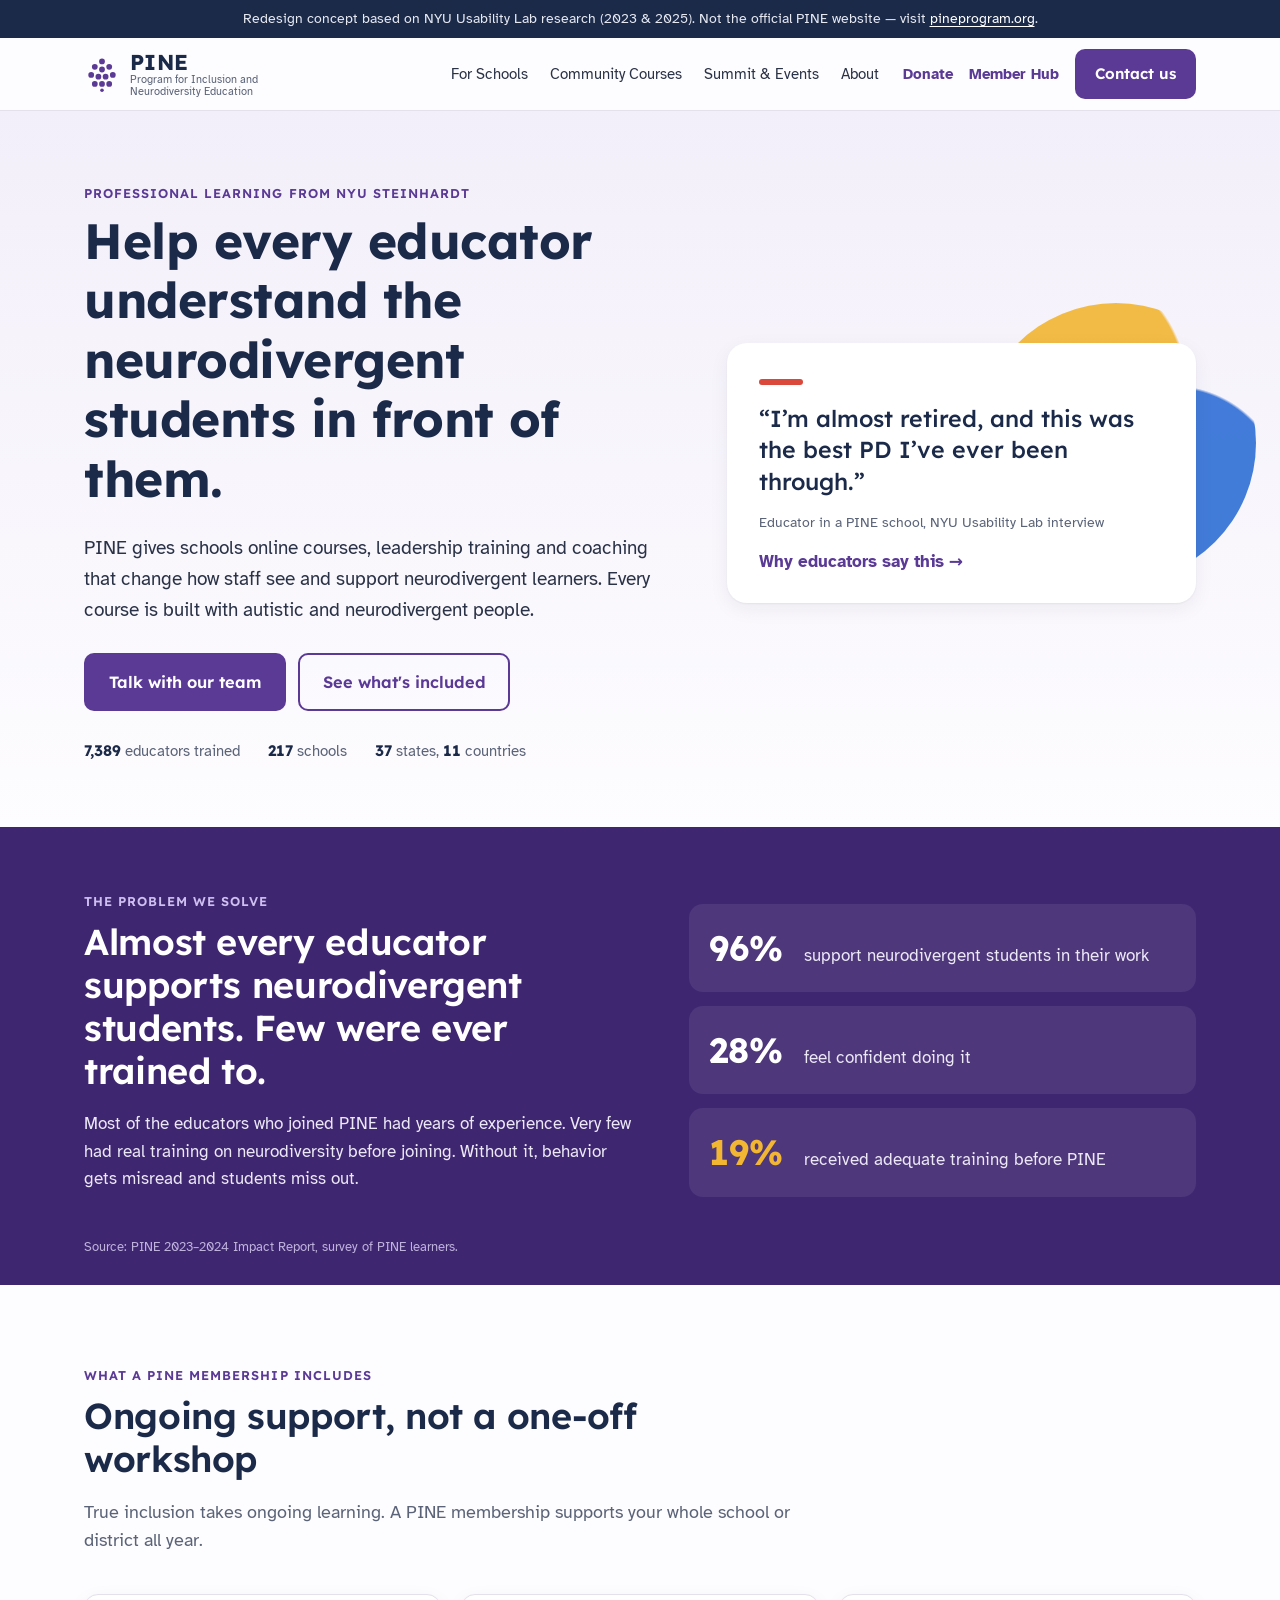
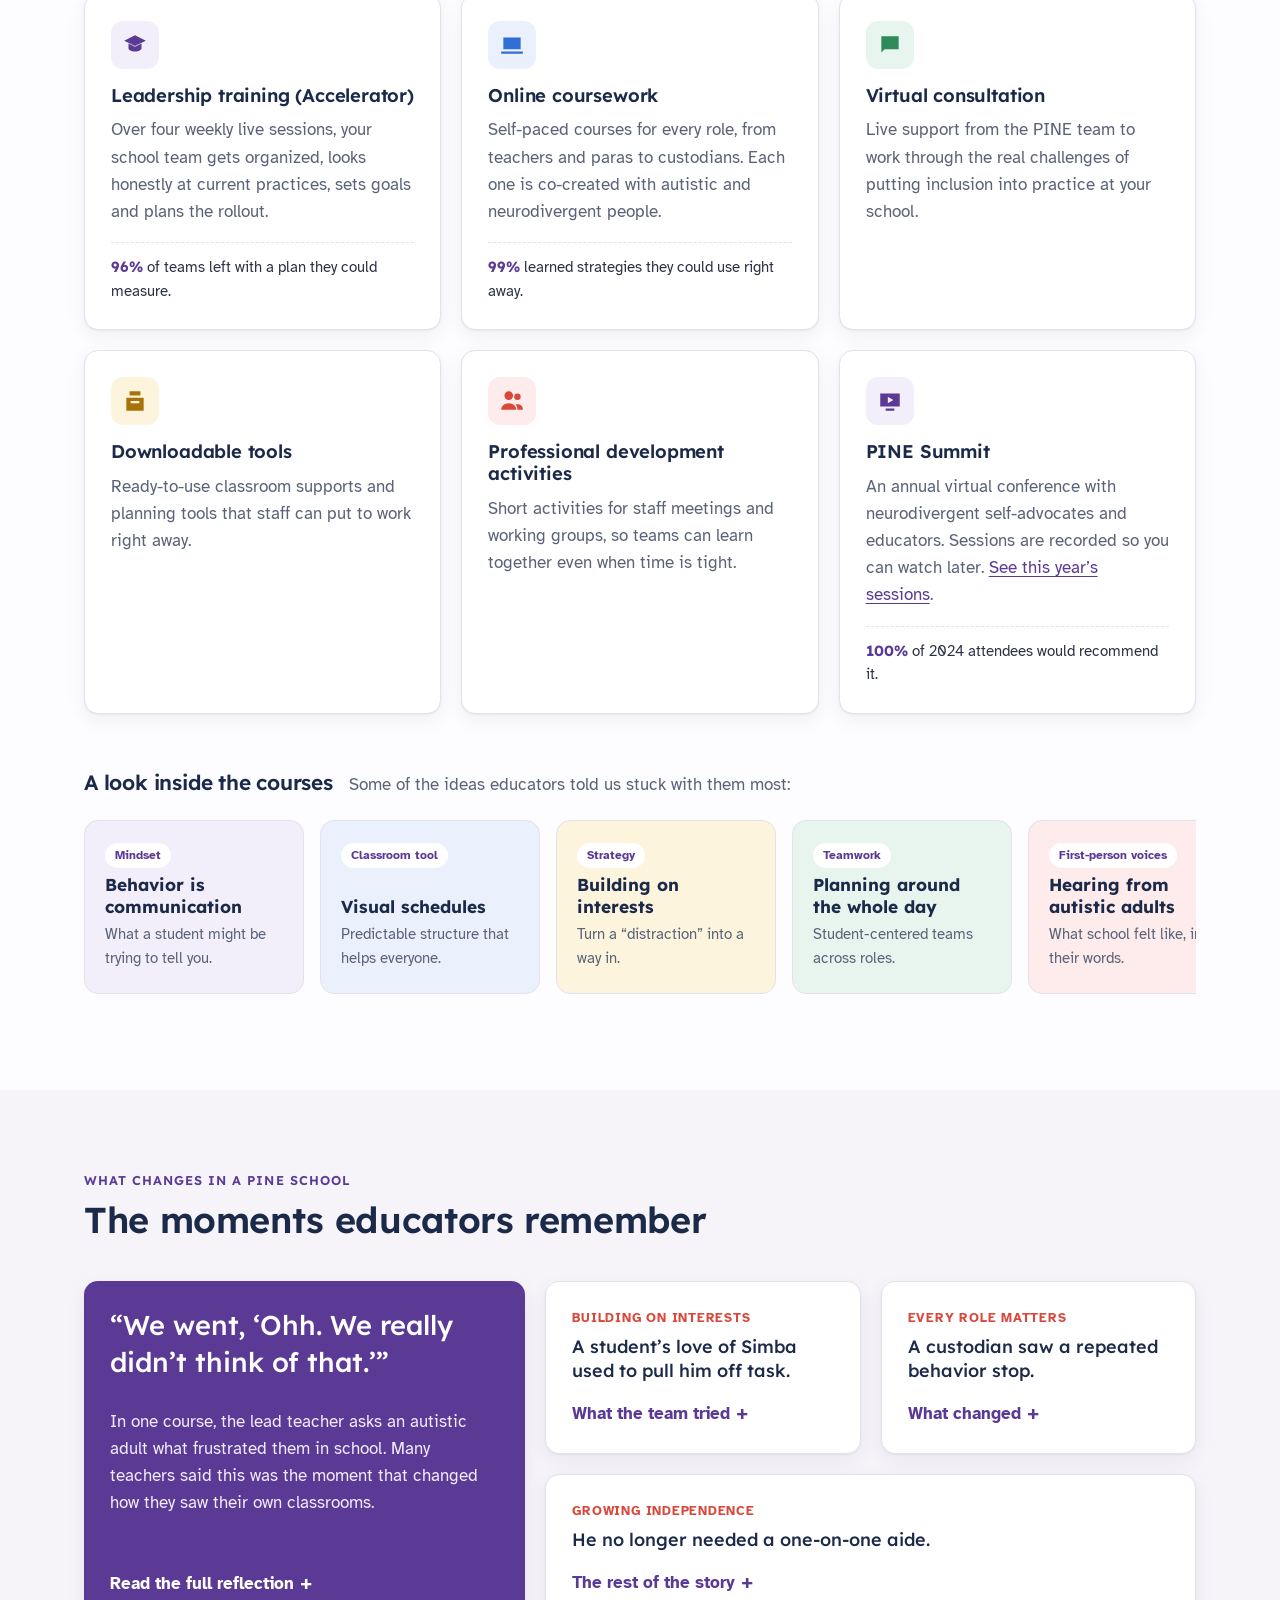
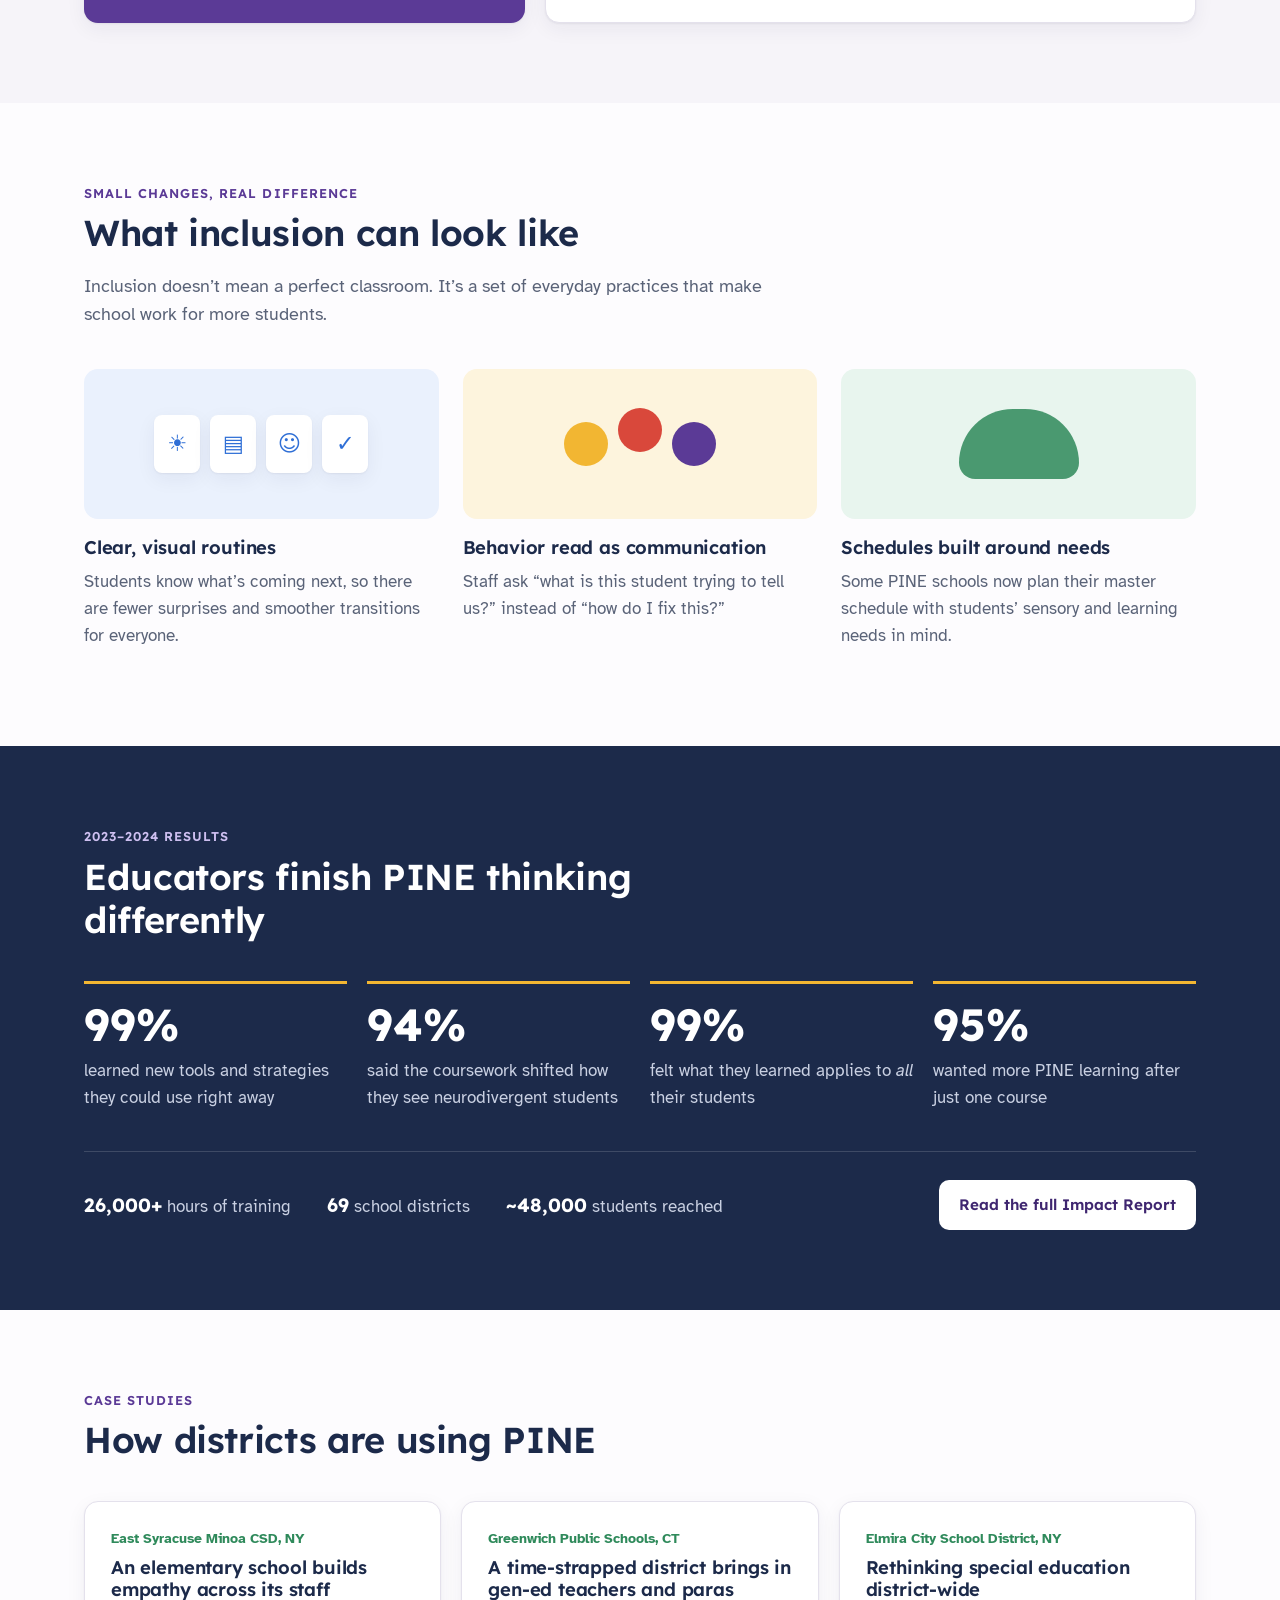
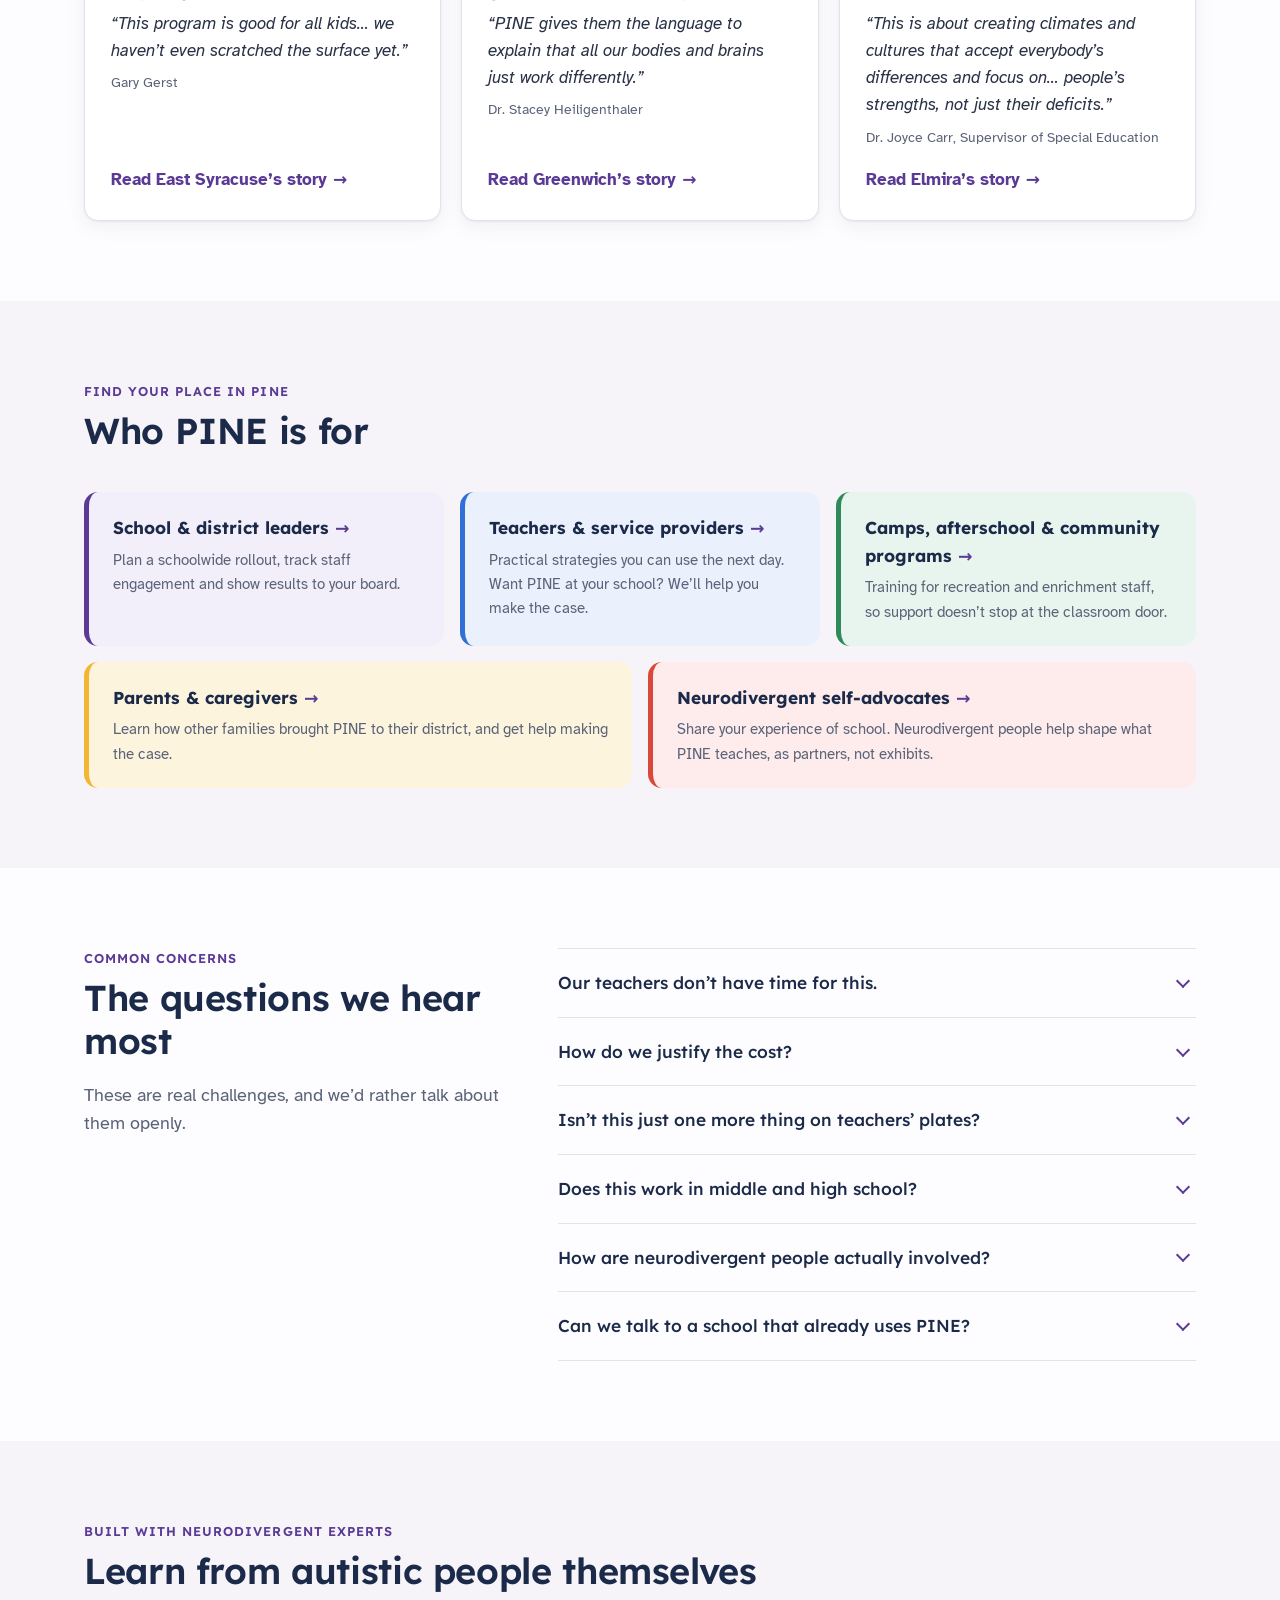
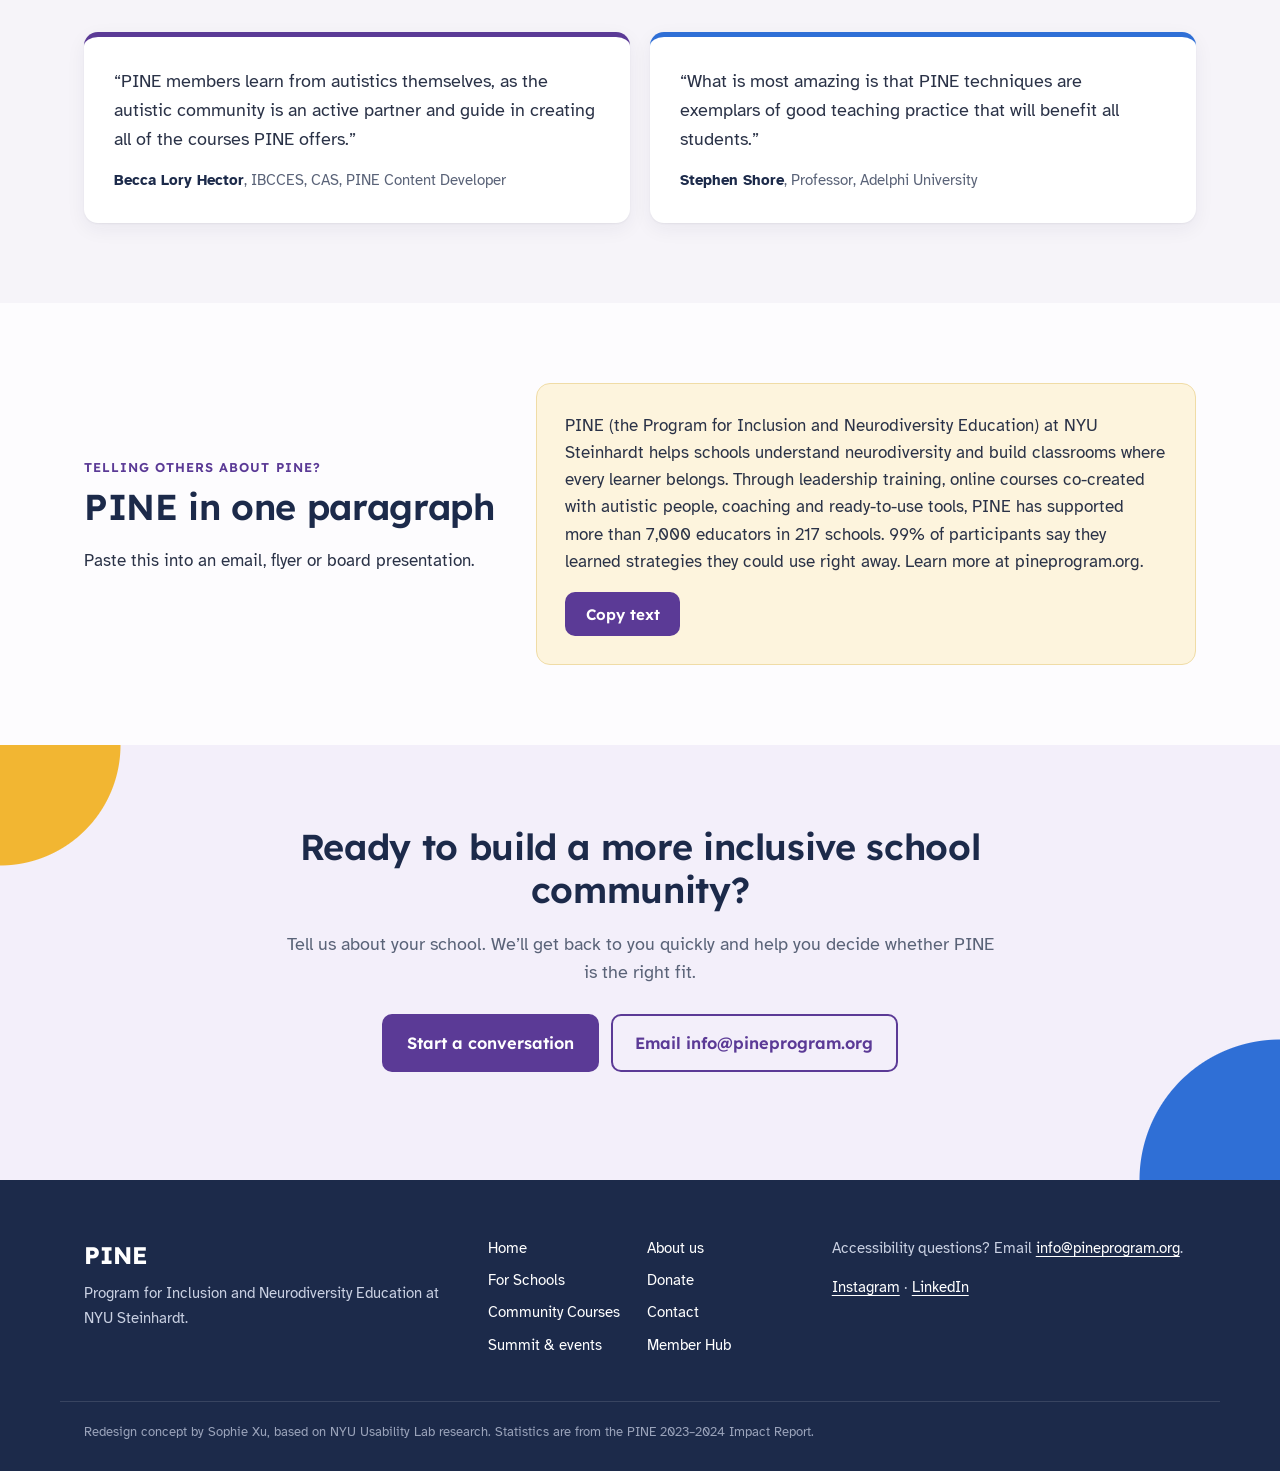
==== commit 42359c56: "Restore site to afcb541 (all seven pages, original design) Co-Authored-By: Claude Opus 5.5 <noreply@" ====
--- a/index.html
+++ b/index.html
@@ -7,7 +7,7 @@
   <meta name="description" content="PINE gives schools the training, coaching and tools to understand neurodiversity and build classrooms where every learner belongs. Built with neurodivergent people.">
   <link rel="preconnect" href="https://fonts.googleapis.com">
   <link rel="preconnect" href="https://fonts.gstatic.com" crossorigin>
-  <link href="https://fonts.googleapis.com/css2?family=Atkinson+Hyperlegible:wght@400;700&family=Lexend:wght@500;600;700&family=DM+Serif+Display&family=Oswald:wght@500&family=Libre+Baskerville:ital@1&family=Josefin+Sans:wght@600&family=Bitter:wght@700&family=Cormorant+SC:wght@600&display=swap" rel="stylesheet">
+  <link href="https://fonts.googleapis.com/css2?family=Atkinson+Hyperlegible:wght@400;700&family=Lexend:wght@500;600;700&display=swap" rel="stylesheet">
   <link rel="stylesheet" href="styles.css">
 </head>
 <body>
@@ -53,7 +53,7 @@
 
   <main id="main">
 
-    <!-- HERO -->
+    <!-- HERO: clear pitch first (report: "Get to the point") -->
     <section class="hero" id="top">
       <div class="wrap hero-grid">
         <div class="hero-copy">
@@ -61,8 +61,8 @@
           <h1>Help every educator understand the neurodivergent students in front of them.</h1>
           <p class="lead">PINE gives schools online courses, leadership training and coaching that change how staff see and support neurodivergent learners. Every course is built with autistic and neurodivergent people.</p>
           <div class="hero-ctas">
-            <a class="btn btn-primary btn-lg" href="contact.html?topic=school">Talk with our team</a>
-            <a class="btn btn-ghost btn-lg" href="#changed">See what changed in PINE schools</a>
+            <a class="btn btn-primary btn-lg" href="contact.html">Talk with our team</a>
+            <a class="btn btn-ghost btn-lg" href="#offer">See what's included</a>
           </div>
           <ul class="trust" aria-label="At a glance">
             <li><strong>7,389</strong> educators trained</li>
@@ -76,33 +76,13 @@
           <blockquote>
             <p>“I’m almost retired, and this was the best PD I’ve ever been through.”</p>
           </blockquote>
-          <figcaption>Veteran educator at a PINE school</figcaption>
-          <a class="quote-more" href="#voices">Hear more from educators <span aria-hidden="true">→</span></a>
+          <figcaption>Educator in a PINE school, NYU Usability Lab interview</figcaption>
+          <a class="quote-more" href="#stories">Why educators say this <span aria-hidden="true">→</span></a>
         </figure>
       </div>
     </section>
 
-    <!-- PARTICIPATING SCHOOLS: names set in varied type, monochrome -->
-    <section class="schools" aria-labelledby="schools-title">
-      <div class="wrap">
-        <h2 id="schools-title" class="schools-title">Schools and districts learning with PINE</h2>
-        <ul class="school-names">
-          <li class="sn-1">Elmira City School District</li>
-          <li class="sn-2">Greenwich Public Schools</li>
-          <li class="sn-3">East Syracuse Minoa</li>
-          <li class="sn-4">Ithaca City School District</li>
-          <li class="sn-5">Norwalk Public Schools</li>
-          <li class="sn-6">Corning-Painted Post</li>
-          <li class="sn-7">Madison Metropolitan School District</li>
-          <li class="sn-8">Wayne-Finger Lakes BOCES</li>
-          <li class="sn-9">Dundee Central School District</li>
-          <li class="sn-10">International School of Los Angeles</li>
-          <li class="sn-11">Jasper-Troupsburg</li>
-        </ul>
-      </div>
-    </section>
-
-    <!-- THE GAP -->
+    <!-- THE GAP: name the "age-old problem" directly -->
     <section class="gap" aria-labelledby="gap-title">
       <div class="wrap gap-grid">
         <div>
@@ -112,165 +92,15 @@
         </div>
         <dl class="gap-stats">
           <div><dt>96%</dt><dd>support neurodivergent students in their work</dd></div>
-          <div><dt>28%</dt><dd>feel totally confident doing it</dd></div>
-          <div><dt>36%</dt><dd>had little or no neurodiversity training before PINE</dd></div>
+          <div><dt>28%</dt><dd>feel confident doing it</dd></div>
+          <div><dt>19%</dt><dd>received adequate training before PINE</dd></div>
         </dl>
       </div>
-      <p class="wrap source">Source: PINE survey of 482 school staff taking “Neurodiversity &amp; Inclusion: Making Your Learning Environment Accessible to All.”</p>
-    </section>
-
-    <!-- WHAT CHANGED: overview cards that open into detail dialogs -->
-    <section class="section" id="changed" aria-labelledby="changed-title">
-      <div class="wrap">
-        <div class="section-head">
-          <p class="eyebrow">Impact in real schools</p>
-          <h2 id="changed-title">What changed in their schools</h2>
-          <p class="section-sub">School leaders and staff describe what PINE changed. Tap a card for the full story: what the situation was, what they tried and what happened.</p>
-        </div>
-
-        <ul class="change-grid">
-          <li>
-            <button class="change-card" type="button" data-dialog="story-elmira" aria-haspopup="dialog">
-              <span class="change-place">Elmira City School District, NY</span>
-              <span class="change-stat"><strong>3</strong> self-contained classrooms left</span>
-              <span class="change-hook">“We’re a kinder organization. We’re more understanding.”</span>
-              <span class="change-who">Dr. Joyce Carr, Supervisor of Special Education</span>
-              <span class="change-more">Read the story <span aria-hidden="true">→</span></span>
-            </button>
-          </li>
-          <li>
-            <button class="change-card" type="button" data-dialog="story-greenwich" aria-haspopup="dialog">
-              <span class="change-place">Greenwich Public Schools, CT</span>
-              <span class="change-stat"><strong>40+</strong> hours of coaching in 5 months</span>
-              <span class="change-hook">“They need it now. They can’t wait.”</span>
-              <span class="change-who">Dr. Stacey Heiligenthaler, Chief Officer of Special Education</span>
-              <span class="change-more">Read the story <span aria-hidden="true">→</span></span>
-            </button>
-          </li>
-          <li>
-            <button class="change-card" type="button" data-dialog="story-minoa" aria-haspopup="dialog">
-              <span class="change-place">Minoa Elementary, East Syracuse Minoa CSD, NY</span>
-              <span class="change-stat"><strong>1 hour</strong> a month, built into the school day</span>
-              <span class="change-hook">“We’re becoming more flexible and we’re developing more empathy.”</span>
-              <span class="change-who">Gary Gerst, Principal</span>
-              <span class="change-more">Read the story <span aria-hidden="true">→</span></span>
-            </button>
-          </li>
-          <li>
-            <button class="change-card card-soft" type="button" data-dialog="story-custodian" aria-haspopup="dialog">
-              <span class="change-place">Every role matters</span>
-              <span class="change-hook">A custodian realized how he spoke was triggering a student’s behavior.</span>
-              <span class="change-who">School administrator, PINE school</span>
-              <span class="change-more">What happened <span aria-hidden="true">→</span></span>
-            </button>
-          </li>
-          <li>
-            <button class="change-card card-soft" type="button" data-dialog="story-aide" aria-haspopup="dialog">
-              <span class="change-place">Growing independence</span>
-              <span class="change-hook">A student who needed a one-on-one aide all day now advocates for himself.</span>
-              <span class="change-who">School administrator, PINE school</span>
-              <span class="change-more">What happened <span aria-hidden="true">→</span></span>
-            </button>
-          </li>
-          <li>
-            <button class="change-card card-soft" type="button" data-dialog="story-interest" aria-haspopup="dialog">
-              <span class="change-place">Building on interests</span>
-              <span class="change-hook">A student’s love of Simba went from distraction to motivation.</span>
-              <span class="change-who">School administrator, PINE school</span>
-              <span class="change-more">What happened <span aria-hidden="true">→</span></span>
-            </button>
-          </li>
-        </ul>
-      </div>
-
-      <!-- Dialogs -->
-      <dialog class="story-dialog" id="story-elmira" aria-labelledby="sd-elmira">
-        <div class="sd-inner">
-          <button class="sd-close" type="button" aria-label="Close">×</button>
-          <p class="change-place">Elmira City School District, NY · Case study</p>
-          <h3 id="sd-elmira">An “aha” moment that changed special education district-wide</h3>
-          <div class="sd-grid">
-            <div class="sd-block"><h4>The situation</h4><p>New York State kept citing this low-income district for improvement in different areas, from the reading scores of students with IEPs to graduation rates. “It was like playing a game of whack-a-mole,” Dr. Carr says. Many general education teachers didn’t feel prepared to teach neurodivergent students.</p></div>
-            <div class="sd-block"><h4>What they tried</h4><p>A PINE pilot at four elementary schools. In 2020–21, 240 educators completed 1,844 hours of self-paced coursework, and PINE office hours gave teams live coaching on specific students. In year two, all 11 district schools joined, including middle and high schools.</p></div>
-            <div class="sd-block"><h4>What changed</h4><p>Teachers started offering students choices in how to show what they know, like a report, a poem or a painting. Self-contained classrooms fell to just three in 2022–23, and graduation rates for students with disabilities met the state benchmark.</p></div>
-          </div>
-          <blockquote class="sd-quote"><p>“I’m seeing the systemic change I was really targeting. The vocabulary we use. How we speak about the students. How we look at problems.”</p><footer>Dr. Joyce Carr, Supervisor of Special Education and Support Services</footer></blockquote>
-          <a class="btn btn-primary" href="pdfs/case-study-elmira.pdf" target="_blank" rel="noopener">Read the full case study <span class="sr-only">(PDF, opens in a new tab)</span><span class="pdf-tag" aria-hidden="true">PDF</span></a>
-        </div>
-      </dialog>
-
-      <dialog class="story-dialog" id="story-greenwich" aria-labelledby="sd-greenwich">
-        <div class="sd-inner">
-          <button class="sd-close" type="button" aria-label="Close">×</button>
-          <p class="change-place">Greenwich Public Schools, CT · Case study</p>
-          <h3 id="sd-greenwich">From “inclusionary in name only” to real inclusion</h3>
-          <div class="sd-grid">
-            <div class="sd-block"><h4>The situation</h4><p>Students with disabilities were in general education classrooms, but often sat on the side working only with their aides. A 2021 outside audit called the classes “inclusionary in name only.” Teachers were short on time, and each of the 11 elementary schools had very different needs.</p></div>
-            <div class="sd-block"><h4>What they tried</h4><p>Leaders at every school went through the PINE Accelerator and built a plan for their own school. Some focused on paras, some on special area teachers, some on live office hours. Leaders made clear that PINE was a support, not a mandate.</p></div>
-            <div class="sd-block"><h4>What changed</h4><p>Within three months, staff were shifting away from deficit thinking. A speech-language pathologist changed how she writes goals and designs services. Paras began de-escalating and offering breaks. Staff logged more than 40 hours of coaching between November and March.</p></div>
-          </div>
-          <blockquote class="sd-quote"><p>“It gives them the language to explain that all our bodies and brains just work differently.”</p><footer>Dr. Stacey Heiligenthaler, Chief Officer of Special Education and Student Supports</footer></blockquote>
-          <a class="btn btn-primary" href="pdfs/case-study-greenwich.pdf" target="_blank" rel="noopener">Read the full case study <span class="sr-only">(PDF, opens in a new tab)</span><span class="pdf-tag" aria-hidden="true">PDF</span></a>
-        </div>
-      </dialog>
-
-      <dialog class="story-dialog" id="story-minoa" aria-labelledby="sd-minoa">
-        <div class="sd-inner">
-          <button class="sd-close" type="button" aria-label="Close">×</button>
-          <p class="change-place">Minoa Elementary, East Syracuse Minoa CSD, NY · Case study</p>
-          <h3 id="sd-minoa">From chasing a runaway student to asking why he ran</h3>
-          <div class="sd-grid">
-            <div class="sd-block"><h4>The situation</h4><p>The K–5 school was seeing more autistic students and students with ADHD. Staff struggled to understand why a child who reads beautifully might melt down or run from the building. “We fall back on the traditional things we’ve done in the past… and then nothing changes,” says Principal Gerst.</p></div>
-            <div class="sd-block"><h4>What they tried</h4><p>The school set aside an hour each month for PINE coursework during the school day and hired substitutes to cover classes. Staff started with the Understanding Autism course, talked it through at faculty meetings and attended the PINE Summit.</p></div>
-            <div class="sd-block"><h4>What changed</h4><p>Teachers began presuming competence and building on interests, like math problems about the Titanic for a student who loves it. They now read “misbehavior” as communication and address triggers like loud noises or busy decor.</p></div>
-          </div>
-          <blockquote class="sd-quote"><p>“This program is good for all kids. We haven’t even scratched the surface yet.”</p><footer>Gary Gerst, Principal</footer></blockquote>
-          <a class="btn btn-primary" href="pdfs/case-study-east-syracuse-minoa.pdf" target="_blank" rel="noopener">Read the full case study <span class="sr-only">(PDF, opens in a new tab)</span><span class="pdf-tag" aria-hidden="true">PDF</span></a>
-        </div>
-      </dialog>
-
-      <dialog class="story-dialog" id="story-custodian" aria-labelledby="sd-custodian">
-        <div class="sd-inner">
-          <button class="sd-close" type="button" aria-label="Close">×</button>
-          <p class="change-place">Every role matters</p>
-          <h3 id="sd-custodian">A custodian changes how he speaks, and a behavior stops</h3>
-          <div class="sd-grid two">
-            <div class="sd-block"><h4>The situation</h4><p>One school decided every staff member would take part in PINE: teachers, aides, office staff and custodians.</p></div>
-            <div class="sd-block"><h4>What changed</h4><p>A custodian realized that the way he was talking to one student was triggering a repeated behavior. He changed his approach, and the student’s behavior improved a lot.</p></div>
-          </div>
-          <p class="sd-note">Paraphrased from an interview with a school administrator, NYU Usability Lab, 2023.</p>
-        </div>
-      </dialog>
-
-      <dialog class="story-dialog" id="story-aide" aria-labelledby="sd-aide">
-        <div class="sd-inner">
-          <button class="sd-close" type="button" aria-label="Close">×</button>
-          <p class="change-place">Growing independence</p>
-          <h3 id="sd-aide">From needing an aide all day to advocating for himself</h3>
-          <div class="sd-grid two">
-            <div class="sd-block"><h4>The situation</h4><p>Before PINE, staff described students running, not talking and screaming, and said they didn’t know what to do about it.</p></div>
-            <div class="sd-block"><h4>What changed</h4><p>One student who always needed a one-on-one aide no longer needs one. He advocates for himself, reads at almost grade level and has no behavior issues. Staff said they were sad to see him graduate.</p></div>
-          </div>
-          <p class="sd-note">Paraphrased from an interview with a school administrator, NYU Usability Lab, 2023.</p>
-        </div>
-      </dialog>
-
-      <dialog class="story-dialog" id="story-interest" aria-labelledby="sd-interest">
-        <div class="sd-inner">
-          <button class="sd-close" type="button" aria-label="Close">×</button>
-          <p class="change-place">Building on interests</p>
-          <h3 id="sd-interest">Turning a “distraction” into a reward</h3>
-          <div class="sd-grid two">
-            <div class="sd-block"><h4>The situation</h4><p>A student loved Simba from <cite>The Lion King</cite>, and staff used to see it as something that pulled him off task. They thought interests like this shouldn’t be encouraged.</p></div>
-            <div class="sd-block"><h4>What changed</h4><p>After a PINE module on interests, his team made Simba cards and a Velcro schedule he could move Simba on and off of. “Simba time” became something he could see coming, paired with puzzles and other activities.</p></div>
-          </div>
-          <p class="sd-note">Paraphrased from an interview with a school administrator, NYU Usability Lab, 2023.</p>
-        </div>
-      </dialog>
-    </section>
-
-    <!-- WHAT WE OFFER -->
-    <section class="section section-tint" id="offer" aria-labelledby="offer-title">
+      <p class="wrap source">Source: PINE 2023–2024 Impact Report, survey of PINE learners.</p>
+    </section>
+
+    <!-- WHAT WE OFFER: cards instead of single-sentence accordions -->
+    <section class="section" id="offer" aria-labelledby="offer-title">
       <div class="wrap">
         <div class="section-head">
           <p class="eyebrow">What a PINE membership includes</p>
@@ -280,121 +110,125 @@
 
         <ol class="offer-grid">
           <li class="offer-card">
-            <span class="offer-icon c-purple" aria-hidden="true"><svg viewBox="0 0 24 24"><path d="M12 3 2 8l10 5 10-5-10-5Zm-6 7.5V15c0 1.7 2.7 3 6 3s6-1.3 6-3v-4.5l-6 3-6-3Z"/></svg></span>
+            <span class="offer-icon c-purple" aria-hidden="true">
+              <svg viewBox="0 0 24 24"><path d="M12 3 2 8l10 5 10-5-10-5Zm-6 7.5V15c0 1.7 2.7 3 6 3s6-1.3 6-3v-4.5l-6 3-6-3Z"/></svg>
+            </span>
             <h3>Leadership training (Accelerator)</h3>
             <p>Over four weekly live sessions, your school team gets organized, looks honestly at current practices, sets goals and plans the rollout.</p>
-            <p class="proof"><strong>96%</strong> of teams left with a plan they could measure. <a href="accelerator.html">See dates</a></p>
-          </li>
-          <li class="offer-card">
-            <span class="offer-icon c-blue" aria-hidden="true"><svg viewBox="0 0 24 24"><path d="M4 5h16v11H4zM2 18h20v2H2z"/></svg></span>
+            <p class="proof"><strong>96%</strong> of teams left with a plan they could measure.</p>
+          </li>
+          <li class="offer-card">
+            <span class="offer-icon c-blue" aria-hidden="true">
+              <svg viewBox="0 0 24 24"><path d="M4 5h16v11H4zM2 18h20v2H2z"/></svg>
+            </span>
             <h3>Online coursework</h3>
             <p>Self-paced courses for every role, from teachers and paras to custodians. Each one is co-created with autistic and neurodivergent people.</p>
-            <p class="proof"><strong>94%</strong> say it applies to all of their students, not just those identified as neurodivergent.</p>
-          </li>
-          <li class="offer-card">
-            <span class="offer-icon c-green" aria-hidden="true"><svg viewBox="0 0 24 24"><path d="M4 4h16v12H7l-3 3V4Zm4 5h8v2H8V9Z"/></svg></span>
+            <p class="proof"><strong>99%</strong> learned strategies they could use right away.</p>
+          </li>
+          <li class="offer-card">
+            <span class="offer-icon c-green" aria-hidden="true">
+              <svg viewBox="0 0 24 24"><path d="M4 4h16v12H7l-3 3V4Zm4 5h8v2H8V9Z"/></svg>
+            </span>
             <h3>Virtual consultation</h3>
-            <p>“Office hours” with PINE consultants, where teams bring real challenges with specific students and work through them together.</p>
-          </li>
-          <li class="offer-card">
-            <span class="offer-icon c-yellow" aria-hidden="true"><svg viewBox="0 0 24 24"><path d="M7 3h10v4H7zM4 9h16v12H4zm4 3v2h8v-2H8Z"/></svg></span>
+            <p>Live support from the PINE team to work through the real challenges of putting inclusion into practice at your school.</p>
+          </li>
+          <li class="offer-card">
+            <span class="offer-icon c-yellow" aria-hidden="true">
+              <svg viewBox="0 0 24 24"><path d="M7 3h10v4H7zM4 9h16v12H4zm4 3v2h8v-2H8Z"/></svg>
+            </span>
             <h3>Downloadable tools</h3>
             <p>Ready-to-use classroom supports and planning tools that staff can put to work right away.</p>
           </li>
           <li class="offer-card">
-            <span class="offer-icon c-red" aria-hidden="true"><svg viewBox="0 0 24 24"><path d="M9 11a4 4 0 1 0 0-8 4 4 0 0 0 0 8Zm8 0a3 3 0 1 0 0-6 3 3 0 0 0 0 6ZM2 20c0-3.3 3.1-6 7-6s7 2.7 7 6H2Zm15 0c0-1.9-.7-3.6-1.8-4.9.6-.1 1.2-.1 1.8-.1 2.8 0 5 1.8 5 4v1h-5Z"/></svg></span>
+            <span class="offer-icon c-red" aria-hidden="true">
+              <svg viewBox="0 0 24 24"><path d="M9 11a4 4 0 1 0 0-8 4 4 0 0 0 0 8Zm8 0a3 3 0 1 0 0-6 3 3 0 0 0 0 6ZM2 20c0-3.3 3.1-6 7-6s7 2.7 7 6H2Zm15 0c0-1.9-.7-3.6-1.8-4.9.6-.1 1.2-.1 1.8-.1 2.8 0 5 1.8 5 4v1h-5Z"/></svg>
+            </span>
             <h3>Professional development activities</h3>
-            <p>Discussion guides and activities for staff meetings and working groups, so teams can learn together even when time is tight.</p>
-          </li>
-          <li class="offer-card">
-            <span class="offer-icon c-purple" aria-hidden="true"><svg viewBox="0 0 24 24"><path d="M3 5h18v12H3zM8 19h8v2H8zM10 8v6l5-3-5-3Z"/></svg></span>
+            <p>Short activities for staff meetings and working groups, so teams can learn together even when time is tight.</p>
+          </li>
+          <li class="offer-card">
+            <span class="offer-icon c-purple" aria-hidden="true">
+              <svg viewBox="0 0 24 24"><path d="M3 5h18v12H3zM8 19h8v2H8zM10 8v6l5-3-5-3Z"/></svg>
+            </span>
             <h3>PINE Summit</h3>
-            <p>An annual virtual conference with neurodivergent self-advocates and educators. Sessions are recorded so you can watch later.</p>
-            <p class="proof"><strong>100%</strong> of 2024 attendees would recommend it. <a href="summit.html">See sessions</a></p>
+            <p>An annual virtual conference with neurodivergent self-advocates and educators. Sessions are recorded so you can watch later. <a href="summit.html">See this year’s sessions</a>.</p>
+            <p class="proof"><strong>100%</strong> of 2024 attendees would recommend it.</p>
           </li>
         </ol>
 
+        <!-- Snapshot of learning (report: show titles from the dashboard) -->
         <div class="topics">
           <div class="topics-head">
             <h3>A look inside the courses</h3>
-            <p>Ideas educators told us stuck with them most:</p>
+            <p>Some of the ideas educators told us stuck with them most:</p>
           </div>
           <ul class="topic-row" aria-label="Example course topics">
             <li class="topic t1"><span class="tag">Mindset</span><strong>Behavior is communication</strong><span>What a student might be trying to tell you.</span></li>
-            <li class="topic t2"><span class="tag">Language</span><strong>Identity-first language</strong><span>Why many autistic people say “autistic person.”</span></li>
-            <li class="topic t3"><span class="tag">Classroom design</span><strong>Universal Design for Learning</strong><span>Plan for every learner from the start.</span></li>
-            <li class="topic t4"><span class="tag">Strategy</span><strong>Building on interests &amp; strengths</strong><span>Turn a “distraction” into a way in.</span></li>
+            <li class="topic t2"><span class="tag">Classroom tool</span><strong>Visual schedules</strong><span>Predictable structure that helps everyone.</span></li>
+            <li class="topic t3"><span class="tag">Strategy</span><strong>Building on interests</strong><span>Turn a “distraction” into a way in.</span></li>
+            <li class="topic t4"><span class="tag">Teamwork</span><strong>Planning around the whole day</strong><span>Student-centered teams across roles.</span></li>
             <li class="topic t5"><span class="tag">First-person voices</span><strong>Hearing from autistic adults</strong><span>What school felt like, in their words.</span></li>
           </ul>
         </div>
       </div>
     </section>
 
-    <!-- IN THEIR WORDS: anonymous survey reflections -->
-    <section class="section" id="voices" aria-labelledby="voices-title">
-      <div class="wrap">
-        <div class="section-head">
-          <p class="eyebrow">In educators’ own words</p>
-          <h2 id="voices-title">“It opened my eyes”</h2>
-          <p class="section-sub">After a PINE course, we asked school staff how it shifted their thinking and practice. Here’s some of what they said.</p>
-        </div>
-
-        <div class="voice-grid">
-          <figure class="voice voice-lg">
-            <blockquote><p>“Watching the first person accounts… really opened my eyes to how when thinking of ways to support ND students, it is imperative to include and center their voices in practice.”</p></blockquote>
-            <figcaption>PINE course participant</figcaption>
-          </figure>
-          <figure class="voice">
-            <blockquote><p>“I am now changing my mindset to include calming corners, fidgets, headphones and allowing all scholars to use what they need to learn the way that is best for them.”</p></blockquote>
-            <figcaption>Pre-K (4K) teacher</figcaption>
-          </figure>
-          <figure class="voice">
-            <blockquote><p>“I have been so focused on the individual that I did not take the context of the larger setting into consideration.”</p></blockquote>
-            <figcaption>Educator, 28 years in schools</figcaption>
-          </figure>
-          <figure class="voice">
-            <blockquote><p>“It let me know that it is okay to give wait time… to allow students to absorb and process the information that I gave.”</p></blockquote>
-            <figcaption>PINE course participant</figcaption>
-          </figure>
-          <figure class="voice">
-            <blockquote><p>“I was not equally aware of my son’s or brother’s perspectives of their lived experiences as autistic people… It was excellent and inspiring to hear from autistic people directly.”</p></blockquote>
-            <figcaption>Educator and parent of an autistic son</figcaption>
-          </figure>
-          <figure class="voice">
-            <blockquote><p>“Inclusion needs to be built up from the foundations of our physical spaces and our lessons, rather than added in as an afterthought to check a box.”</p></blockquote>
-            <figcaption>PINE course participant</figcaption>
-          </figure>
-          <figure class="voice">
-            <blockquote><p>“I have really enjoyed hearing from adults with neurodivergence about what would have helped them in school. They are the experts!”</p></blockquote>
-            <figcaption>PINE course participant</figcaption>
-          </figure>
-          <figure class="voice">
-            <blockquote><p>“My biggest challenge now is educating my colleagues… It gave me language and visuals to be able to really bring these to the forefront.”</p></blockquote>
-            <figcaption>Special educator, almost 20 years</figcaption>
-          </figure>
-        </div>
-
-        <div class="roles">
-          <h3>Who took the course</h3>
-          <p>482 school staff responded. 79% had worked in schools for 5 years or more.</p>
-          <div class="role-bar" role="img" aria-label="Respondents by role: general education teachers 34%, aides, paras and teaching assistants 24%, special education teachers 14%, special area teachers 9%, related service providers 8%, administrators 5%, other and non-instructional staff 6%.">
-            <span style="flex:34" class="rb1"></span><span style="flex:24" class="rb2"></span><span style="flex:14" class="rb3"></span><span style="flex:9" class="rb4"></span><span style="flex:8" class="rb5"></span><span style="flex:5" class="rb6"></span><span style="flex:6" class="rb7"></span>
-          </div>
-          <ul class="role-legend" aria-hidden="true">
-            <li><i class="rb1"></i>Gen ed teachers 34%</li>
-            <li><i class="rb2"></i>Aides / paras / TAs 24%</li>
-            <li><i class="rb3"></i>Special ed teachers 14%</li>
-            <li><i class="rb4"></i>Special area teachers 9%</li>
-            <li><i class="rb5"></i>Related service providers 8%</li>
-            <li><i class="rb6"></i>Administrators 5%</li>
-            <li><i class="rb7"></i>Other staff 6%</li>
-          </ul>
-        </div>
-      </div>
-    </section>
-
-    <!-- WHAT INCLUSION LOOKS LIKE -->
-    <section class="section section-tint" aria-labelledby="looks-title">
+    <!-- STORIES: short hooks, more on click (report recommendation) -->
+    <section class="section section-tint" id="stories" aria-labelledby="stories-title">
+      <div class="wrap">
+        <div class="section-head">
+          <p class="eyebrow">What changes in a PINE school</p>
+          <h2 id="stories-title">The moments educators remember</h2>
+        </div>
+
+        <div class="story-grid">
+          <article class="story story-feature">
+            <p class="story-quote">“We went, ‘Ohh. We really didn’t think of that.’”</p>
+            <p>In one course, the lead teacher asks an autistic adult what frustrated them in school. Many teachers said this was the moment that changed how they saw their own classrooms.</p>
+            <details class="more">
+              <summary>Read the full reflection</summary>
+              <blockquote>
+                <p>“You don’t find that in other professional development programs… They’re going to give you a textbook slideshow. But we have to feel it… and if we can’t walk in somebody’s shoes, the next closest way to do that is by hearing from neurodiverse individuals themselves.”</p>
+              </blockquote>
+              <p class="cite">School administrator, NYU Usability Lab interview, 2025</p>
+            </details>
+          </article>
+
+          <article class="story">
+            <p class="story-kicker">Building on interests</p>
+            <p class="story-quote sm">A student’s love of Simba used to pull him off task.</p>
+            <details class="more">
+              <summary>What the team tried</summary>
+              <p>After a module on interests, his teachers made Simba cards and a Velcro schedule. Simba time became a reward he could see coming, paired with puzzles and other activities.</p>
+              <p class="cite">Paraphrased from a school administrator, 2023</p>
+            </details>
+          </article>
+
+          <article class="story">
+            <p class="story-kicker">Every role matters</p>
+            <p class="story-quote sm">A custodian saw a repeated behavior stop.</p>
+            <details class="more">
+              <summary>What changed</summary>
+              <p>One school asked every staff member to take part. A custodian realized the way he spoke to a student was triggering a repeated behavior. When he changed how he spoke, the behavior improved a lot.</p>
+              <p class="cite">Paraphrased from a school administrator, 2023</p>
+            </details>
+          </article>
+
+          <article class="story">
+            <p class="story-kicker">Growing independence</p>
+            <p class="story-quote sm">He no longer needed a one-on-one aide.</p>
+            <details class="more">
+              <summary>The rest of the story</summary>
+              <p>A student who once needed an aide all day now advocates for himself and reads at almost grade level. Staff said they were sad to see him graduate.</p>
+              <p class="cite">Paraphrased from a school administrator, 2023</p>
+            </details>
+          </article>
+        </div>
+      </div>
+    </section>
+
+    <!-- WHAT INCLUSION LOOKS LIKE: paint the picture -->
+    <section class="section" aria-labelledby="looks-title">
       <div class="wrap">
         <div class="section-head">
           <p class="eyebrow">Small changes, real difference</p>
@@ -403,25 +237,27 @@
         </div>
         <div class="looks-grid">
           <div class="look">
-            <div class="look-art art-schedule" aria-hidden="true"><span>☀︎</span><span>▤</span><span>☺</span><span>✓</span></div>
+            <div class="look-art art-schedule" aria-hidden="true">
+              <span>☀︎</span><span>▤</span><span>☺</span><span>✓</span>
+            </div>
             <h3>Clear, visual routines</h3>
             <p>Students know what’s coming next, so there are fewer surprises and smoother transitions for everyone.</p>
           </div>
           <div class="look">
             <div class="look-art art-choice" aria-hidden="true"><span></span><span></span><span></span></div>
-            <h3>More than one way to show learning</h3>
-            <p>In Elmira, students can show what they know through a report, a poem or a painting.</p>
+            <h3>Behavior read as communication</h3>
+            <p>Staff ask “what is this student trying to tell us?” instead of “how do I fix this?”</p>
           </div>
           <div class="look">
             <div class="look-art art-reset" aria-hidden="true"><span></span></div>
-            <h3>Spaces and tools to regulate</h3>
-            <p>Calming corners, fidgets, headphones, dimmer lights and wait time help students be ready to learn.</p>
+            <h3>Schedules built around needs</h3>
+            <p>Some PINE schools now plan their master schedule with students’ sensory and learning needs in mind.</p>
           </div>
         </div>
       </div>
     </section>
 
-    <!-- RESULTS -->
+    <!-- RESULTS: tangible benefits from the Impact Report -->
     <section class="section section-dark" id="results" aria-labelledby="results-title">
       <div class="wrap">
         <div class="section-head">
@@ -438,13 +274,46 @@
           <p><strong>26,000+</strong> hours of training</p>
           <p><strong>69</strong> school districts</p>
           <p><strong>~48,000</strong> students reached</p>
-          <a class="btn btn-light" href="pdfs/pine-impact-report-2023-2024.pdf" target="_blank" rel="noopener">Read the Impact Report <span class="sr-only">(PDF, opens in a new tab)</span><span class="pdf-tag" aria-hidden="true">PDF</span></a>
-        </div>
-      </div>
-    </section>
-
-    <!-- AUDIENCES -->
-    <section class="section" id="audiences" aria-labelledby="aud-title">
+          <a class="btn btn-light" href="https://drive.google.com/file/d/1JbXLmf3HgZRO6bcOdY1O71BzBcO6rg_X/view?usp=sharing" target="_blank" rel="noopener">Read the full Impact Report <span class="sr-only">(opens in a new tab)</span></a>
+        </div>
+      </div>
+    </section>
+
+    <!-- CASE STUDIES -->
+    <section class="section" aria-labelledby="cases-title">
+      <div class="wrap">
+        <div class="section-head">
+          <p class="eyebrow">Case studies</p>
+          <h2 id="cases-title">How districts are using PINE</h2>
+        </div>
+        <div class="case-grid">
+          <article class="case">
+            <p class="case-district">East Syracuse Minoa CSD, NY</p>
+            <h3>An elementary school builds empathy across its staff</h3>
+            <blockquote><p>“This program is good for all kids… we haven’t even scratched the surface yet.”</p></blockquote>
+            <p class="cite">Gary Gerst</p>
+            <a class="case-link" href="https://drive.google.com/file/d/15nLCJHQtCEvQHGszruAnKF-ygN4rpTT-/view?usp=drive_link" target="_blank" rel="noopener">Read East Syracuse’s story <span class="sr-only">(PDF, opens in a new tab)</span><span aria-hidden="true">→</span></a>
+          </article>
+          <article class="case">
+            <p class="case-district">Greenwich Public Schools, CT</p>
+            <h3>A time-strapped district brings in gen-ed teachers and paras</h3>
+            <blockquote><p>“PINE gives them the language to explain that all our bodies and brains just work differently.”</p></blockquote>
+            <p class="cite">Dr. Stacey Heiligenthaler</p>
+            <a class="case-link" href="https://drive.google.com/file/d/1EOA_t4uzn61bw2RWGT_4uVqqBPmqkEHE/view?usp=drive_link" target="_blank" rel="noopener">Read Greenwich’s story <span class="sr-only">(PDF, opens in a new tab)</span><span aria-hidden="true">→</span></a>
+          </article>
+          <article class="case">
+            <p class="case-district">Elmira City School District, NY</p>
+            <h3>Rethinking special education district-wide</h3>
+            <blockquote><p>“This is about creating climates and cultures that accept everybody’s differences and focus on… people’s strengths, not just their deficits.”</p></blockquote>
+            <p class="cite">Dr. Joyce Carr, Supervisor of Special Education</p>
+            <a class="case-link" href="https://drive.google.com/file/d/1jm_sErFZ4BBqqG1kyq2E-V7-rEaRcuSU/view?usp=drive_link" target="_blank" rel="noopener">Read Elmira’s story <span class="sr-only">(PDF, opens in a new tab)</span><span aria-hidden="true">→</span></a>
+          </article>
+        </div>
+      </div>
+    </section>
+
+    <!-- AUDIENCES: help every visitor find their place -->
+    <section class="section section-tint" id="audiences" aria-labelledby="aud-title">
       <div class="wrap">
         <div class="section-head">
           <p class="eyebrow">Find your place in PINE</p>
@@ -475,8 +344,8 @@
       </div>
     </section>
 
-    <!-- COMMON CONCERNS -->
-    <section class="section section-tint" id="concerns" aria-labelledby="faq-title">
+    <!-- COMMON CONCERNS: acknowledge real barriers -->
+    <section class="section" id="concerns" aria-labelledby="faq-title">
       <div class="wrap faq-wrap">
         <div class="section-head">
           <p class="eyebrow">Common concerns</p>
@@ -488,9 +357,9 @@
             <summary>Our teachers don’t have time for this.</summary>
             <p>Time is the biggest hurdle every school names. The schools that do best build PINE into the school day instead of adding it after hours. Some examples:</p>
             <ul>
-              <li>Minoa Elementary blocks out an hour a month and hires substitutes to cover classes</li>
-              <li>Elmira made coursework part of teachers’ regular PD schedule, so staff choose when to log in</li>
-              <li>Some schools hold 20-minute team segments where a few engaged staff share key takeaways</li>
+              <li>A weekly “PINE time” hour, every Wednesday</li>
+              <li>A rotating substitute who covers teachers while they do coursework</li>
+              <li>20-minute team segments where a few engaged staff share key takeaways</li>
             </ul>
             <p>The Accelerator helps your team figure out which approach fits your schedule.</p>
           </details>
@@ -500,11 +369,11 @@
           </details>
           <details>
             <summary>Isn’t this just one more thing on teachers’ plates?</summary>
-            <p>PINE is meant to replace guesswork, not add work. In Greenwich, leaders made clear that PINE was “a support and not just another initiative or to-do,” and teachers who saw it help spread the word to colleagues.</p>
+            <p>PINE is meant to replace guesswork, not add work. Staff learn strategies that make the day run more smoothly for every student. 99% of educators said what they learned applies to all of their students.</p>
           </details>
           <details>
             <summary>Does this work in middle and high school?</summary>
-            <p>Every grade level and setting is different, and we don’t pretend one approach fits all. In Elmira, all 11 schools, including middle and high schools, use PINE. Tell us about your students and we’ll talk through how it could work for you.</p>
+            <p>Every grade level and setting is different, and we don’t pretend one approach fits all. Tell us about your students and we’ll talk through how PINE could work for your school, and connect you with a school like yours if we can.</p>
           </details>
           <details>
             <summary>How are neurodivergent people actually involved?</summary>
@@ -519,7 +388,7 @@
     </section>
 
     <!-- EXPERTS -->
-    <section class="section" aria-labelledby="experts-title">
+    <section class="section section-tint" aria-labelledby="experts-title">
       <div class="wrap">
         <div class="section-head">
           <p class="eyebrow">Built with neurodivergent experts</p>
@@ -528,18 +397,18 @@
         <div class="expert-grid">
           <figure class="expert">
             <blockquote><p>“PINE members learn from autistics themselves, as the autistic community is an active partner and guide in creating all of the courses PINE offers.”</p></blockquote>
-            <figcaption>PINE content developer</figcaption>
+            <figcaption><strong>Becca Lory Hector</strong>, IBCCES, CAS, PINE Content Developer</figcaption>
           </figure>
           <figure class="expert">
             <blockquote><p>“What is most amazing is that PINE techniques are exemplars of good teaching practice that will benefit all students.”</p></blockquote>
-            <figcaption>University professor and autism expert</figcaption>
+            <figcaption><strong>Stephen Shore</strong>, Professor, Adelphi University</figcaption>
           </figure>
         </div>
       </div>
     </section>
 
-    <!-- SHAREABLE SUMMARY -->
-    <section class="section section-tint" aria-labelledby="share-title">
+    <!-- SHAREABLE SUMMARY: for advocates who forward PINE to colleagues -->
+    <section class="section" aria-labelledby="share-title">
       <div class="wrap share">
         <div>
           <p class="eyebrow">Telling others about PINE?</p>
@@ -560,7 +429,7 @@
         <h2 id="cta-title">Ready to build a more inclusive school community?</h2>
         <p>Tell us about your school. We’ll get back to you quickly and help you decide whether PINE is the right fit.</p>
         <div class="hero-ctas">
-          <a class="btn btn-primary btn-lg" href="contact.html?topic=school">Start a conversation</a>
+          <a class="btn btn-primary btn-lg" href="contact.html">Start a conversation</a>
           <a class="btn btn-ghost btn-lg" href="mailto:info@pineprogram.org">Email info@pineprogram.org</a>
         </div>
       </div>
--- a/styles.css
+++ b/styles.css
@@ -12,14 +12,14 @@
   --line: #e4e1ec;
   --bg: #fdfcfe;
   --tint: #f6f4f9;
-  --blue: #4f5d95;
-  --blue-tint: #eef0f6;
-  --green: #3f7258;
-  --green-tint: #edf3ef;
-  --yellow: #b39256;
-  --yellow-tint: #f6f1e7;
-  --red: #985070;
-  --red-tint: #f6eef2;
+  --blue: #2f6fd6;
+  --blue-tint: #eaf1fd;
+  --green: #2f8a5b;
+  --green-tint: #e8f5ee;
+  --yellow: #f2b632;
+  --yellow-tint: #fdf4dd;
+  --red: #d9483b;
+  --red-tint: #fdeceb;
   --radius: 14px;
   --shadow: 0 1px 2px rgba(28, 42, 74, .06), 0 6px 20px rgba(28, 42, 74, .06);
   --wrap: 1160px;
@@ -117,10 +117,10 @@
 .trust strong { color: var(--navy); font-family: var(--font-head); }
 
 .hero-quote { position: relative; margin: 0; background: #fff; border-radius: 20px; padding: 36px 32px 28px; box-shadow: var(--shadow); }
-.hero-quote .blob { position: absolute; z-index: -1; inset: -40px -60px auto auto; width: 280px; height: 280px; border-radius: 50%; background: radial-gradient(circle at 30% 30%, #ddd2f1 0 45%, transparent 46%), radial-gradient(circle at 70% 70%, #c3b3e3 0 40%, transparent 41%); opacity: .9; }
+.hero-quote .blob { position: absolute; z-index: -1; inset: -40px -60px auto auto; width: 280px; height: 280px; border-radius: 50%; background: radial-gradient(circle at 30% 30%, var(--yellow) 0 45%, transparent 46%), radial-gradient(circle at 70% 70%, var(--blue) 0 40%, transparent 41%); opacity: .9; }
 .hero-quote blockquote { margin: 0 0 14px; }
 .hero-quote blockquote p { font-family: var(--font-head); font-size: 1.45rem; line-height: 1.35; color: var(--navy); font-weight: 500; margin: 0; }
-.hero-quote blockquote p::before { content: ""; display: block; width: 44px; height: 6px; border-radius: 3px; background: var(--purple); margin-bottom: 18px; }
+.hero-quote blockquote p::before { content: ""; display: block; width: 44px; height: 6px; border-radius: 3px; background: var(--red); margin-bottom: 18px; }
 .hero-quote figcaption { color: var(--muted); font-size: .9rem; margin-bottom: 14px; }
 .quote-more { font-weight: 700; text-decoration: none; }
 
@@ -137,7 +137,7 @@
 .gap-stats { display: grid; gap: 14px; margin: 0; }
 .gap-stats div { display: flex; align-items: baseline; gap: 18px; background: rgba(255,255,255,.08); border-radius: var(--radius); padding: 16px 20px; }
 .gap-stats dt { font-family: var(--font-head); font-size: 2.2rem; font-weight: 700; color: #fff; min-width: 3.2ch; }
-.gap-stats div:nth-child(3) dt { color: #d9cdef; }
+.gap-stats div:nth-child(3) dt { color: var(--yellow); }
 .gap-stats dd { margin: 0; }
 .source { font-size: .8rem; color: #bfb3dd; margin-top: 28px; }
 @media (max-width: 860px) { .gap-grid { grid-template-columns: 1fr; gap: 28px; } }
@@ -162,7 +162,7 @@
 .c-purple { background: var(--purple-tint); color: var(--purple); }
 .c-blue { background: var(--blue-tint); color: var(--blue); }
 .c-green { background: var(--green-tint); color: var(--green); }
-.c-yellow { background: var(--yellow-tint); color: #7a6133; }
+.c-yellow { background: var(--yellow-tint); color: #a8740a; }
 .c-red { background: var(--red-tint); color: var(--red); }
 @media (max-width: 980px) { .offer-grid { grid-template-columns: repeat(2, 1fr); } }
 @media (max-width: 620px) { .offer-grid { grid-template-columns: 1fr; } }
@@ -222,7 +222,7 @@
 
 /* Results */
 .results-grid { display: grid; grid-template-columns: repeat(4, 1fr); gap: 20px; margin: 0 0 40px; }
-.results-grid div { border-top: 3px solid #a996d6; padding-top: 18px; }
+.results-grid div { border-top: 3px solid var(--yellow); padding-top: 18px; }
 .results-grid dt { font-family: var(--font-head); font-size: 2.8rem; font-weight: 700; color: #fff; line-height: 1; margin-bottom: 10px; }
 .results-grid dd { margin: 0; color: #c9d0e2; }
 .reach { display: flex; flex-wrap: wrap; align-items: center; gap: 12px 36px; padding-top: 28px; border-top: 1px solid rgba(255,255,255,.15); }
@@ -284,15 +284,15 @@
 
 /* Share */
 .share { display: grid; grid-template-columns: 1fr 1.6fr; gap: 40px; align-items: center; }
-.share-box { background: var(--yellow-tint); border: 1px solid #e4d8c2; border-radius: var(--radius); padding: 28px; }
+.share-box { background: var(--yellow-tint); border: 1px solid #f0dca6; border-radius: var(--radius); padding: 28px; }
 .share-box p { color: var(--ink); }
 .copy-status { margin-left: 12px; font-weight: 700; color: var(--green); }
 @media (max-width: 860px) { .share { grid-template-columns: 1fr; gap: 16px; } }
 
 /* CTA */
 .cta { padding: 80px 0; background:
-  radial-gradient(circle at 0% 0%, #e4dbf3 0 120px, transparent 121px),
-  radial-gradient(circle at 100% 100%, #d3c6ec 0 140px, transparent 141px),
+  radial-gradient(circle at 0% 0%, var(--yellow) 0 120px, transparent 121px),
+  radial-gradient(circle at 100% 100%, var(--blue) 0 140px, transparent 141px),
   var(--purple-tint); }
 .cta-inner { text-align: center; max-width: 760px; }
 .cta-inner p { color: var(--muted); font-size: 1.1rem; }
@@ -392,7 +392,7 @@
 .product { background: #fff; border: 1px solid var(--line); border-radius: var(--radius); padding: 30px; box-shadow: var(--shadow); }
 .product h3 { font-size: 1.35rem; }
 .product h4 { font-family: var(--font-head); color: var(--navy); margin: 1.2em 0 .6em; font-size: 1rem; }
-.product-alt { background: var(--yellow-tint); border-color: #e4d8c2; }
+.product-alt { background: var(--yellow-tint); border-color: #f0dca6; }
 .product-type { font-size: .82rem; font-weight: 700; color: var(--green); text-transform: uppercase; letter-spacing: .05em; }
 .meta-row { list-style: none; margin: 0 0 16px; padding: 0; display: flex; flex-wrap: wrap; gap: 8px; }
 .meta-row li { background: var(--tint); border-radius: 8px; padding: 4px 10px; font-size: .9rem; font-weight: 700; color: var(--navy); }
@@ -453,7 +453,7 @@
 
 .form-layout { display: grid; grid-template-columns: 1fr 1.6fr; gap: 48px; align-items: start; }
 @media (max-width: 860px) { .form-layout { grid-template-columns: 1fr; gap: 20px; } }
-.notice { background: var(--yellow-tint); border: 1px solid #e4d8c2; border-radius: 12px; padding: 16px 18px; font-size: .95rem; }
+.notice { background: var(--yellow-tint); border: 1px solid #f0dca6; border-radius: 12px; padding: 16px 18px; font-size: .95rem; }
 .form { background: #fff; border-radius: 18px; padding: 30px; box-shadow: var(--shadow); }
 .field { margin: 0 0 20px; border: 0; padding: 0; min-width: 0; }
 .field-row { display: grid; grid-template-columns: 1fr 1fr; gap: 16px; }
@@ -467,79 +467,3 @@
 .checks input { width: 18px; height: 18px; accent-color: var(--purple); flex: none; }
 @media (max-width: 520px) { .checks { grid-template-columns: 1fr; } }
 .form-status { margin: 14px 0 0; color: var(--ink); }
-
-/* ---------- Homepage: participating schools (type specimens, monochrome) ---------- */
-.schools { padding: 36px 0 44px; border-top: 1px solid var(--line); border-bottom: 1px solid var(--line); background: #fff; }
-.schools-title { font-family: var(--font-body); font-size: .85rem; font-weight: 700; letter-spacing: .08em; text-transform: uppercase; color: #6b6b73; text-align: center; margin-bottom: 22px; }
-.school-names { list-style: none; margin: 0; padding: 0; display: flex; flex-wrap: wrap; justify-content: center; align-items: center; gap: 14px 40px; color: #3b3b40; line-height: 1.15; text-align: center; }
-.school-names li { filter: grayscale(1); }
-.sn-1 { font-family: "DM Serif Display", Georgia, serif; font-size: 1.45rem; color: #1f1f23; }
-.sn-2 { font-family: "Oswald", "Arial Narrow", sans-serif; font-weight: 500; font-size: 1.2rem; letter-spacing: .14em; text-transform: uppercase; color: #4a4a50; }
-.sn-3 { font-family: "Libre Baskerville", Georgia, serif; font-style: italic; font-size: 1.25rem; color: #2d2d31; }
-.sn-4 { font-family: "Josefin Sans", sans-serif; font-weight: 600; font-size: 1.05rem; letter-spacing: .2em; text-transform: uppercase; color: #6a6a70; }
-.sn-5 { font-family: "Bitter", Georgia, serif; font-weight: 700; font-size: 1.25rem; color: #1f1f23; }
-.sn-6 { font-family: "Cormorant SC", Georgia, serif; font-weight: 600; font-size: 1.5rem; color: #4a4a50; }
-.sn-7 { font-family: "Lexend", sans-serif; font-weight: 500; font-size: 1.05rem; color: #2d2d31; border: 1.5px solid #9a9aa1; border-radius: 6px; padding: 4px 10px; }
-.sn-8 { font-family: "Oswald", "Arial Narrow", sans-serif; font-weight: 500; font-size: 1.35rem; color: #1f1f23; }
-.sn-9 { font-family: "Libre Baskerville", Georgia, serif; font-style: italic; font-size: 1.05rem; color: #6a6a70; }
-.sn-10 { font-family: "DM Serif Display", Georgia, serif; font-size: 1.2rem; color: #4a4a50; letter-spacing: .02em; }
-.sn-11 { font-family: "Josefin Sans", sans-serif; font-weight: 600; font-size: 1.2rem; color: #1f1f23; }
-@media (max-width: 600px) { .school-names { gap: 12px 22px; } .school-names li { font-size: 1rem !important; } }
-
-/* ---------- Homepage: what changed (cards + dialogs) ---------- */
-.change-grid { list-style: none; margin: 0; padding: 0; display: grid; grid-template-columns: repeat(3, 1fr); gap: 20px; }
-.change-card { width: 100%; height: 100%; text-align: left; font: inherit; color: var(--ink); cursor: pointer; display: flex; flex-direction: column; gap: 10px; background: #fff; border: 1px solid var(--line); border-top: 5px solid var(--purple); border-radius: var(--radius); padding: 24px; box-shadow: var(--shadow); transition: transform .15s, box-shadow .15s; }
-.change-card:hover { transform: translateY(-2px); box-shadow: 0 2px 4px rgba(28,42,74,.08), 0 12px 28px rgba(28,42,74,.10); }
-.change-grid li:nth-child(2) .change-card { border-top-color: var(--green); }
-.change-grid li:nth-child(3) .change-card { border-top-color: var(--blue); }
-.card-soft { background: var(--purple-tint); border-top-color: #b7a6dd !important; box-shadow: none; }
-.change-place { font-size: .8rem; font-weight: 700; letter-spacing: .05em; text-transform: uppercase; color: var(--muted); margin: 0; }
-.change-stat { font-size: .98rem; color: var(--ink); }
-.change-stat strong { display: block; font-family: var(--font-head); font-size: 2.1rem; color: var(--purple); line-height: 1.05; }
-.change-hook { font-family: var(--font-head); font-weight: 500; font-size: 1.12rem; line-height: 1.4; color: var(--navy); }
-.change-who { font-size: .9rem; color: var(--muted); }
-.change-more { margin-top: auto; padding-top: 6px; font-weight: 700; color: var(--purple); }
-@media (max-width: 980px) { .change-grid { grid-template-columns: 1fr 1fr; } }
-@media (max-width: 620px) { .change-grid { grid-template-columns: 1fr; } }
-
-body:has(dialog[open]) { overflow: hidden; }
-.story-dialog { width: min(860px, calc(100% - 32px)); max-height: calc(100dvh - 48px); padding: 0; border: 0; border-radius: 20px; box-shadow: 0 20px 60px rgba(20, 16, 40, .35); color: var(--ink); background: #fff; }
-.story-dialog::backdrop { background: rgba(28, 22, 48, .55); }
-.story-dialog[open] { animation: pop .18s ease-out; }
-@keyframes pop { from { opacity: 0; transform: translateY(8px) scale(.98); } to { opacity: 1; transform: none; } }
-@media (prefers-reduced-motion: reduce) { .story-dialog[open] { animation: none; } }
-.sd-inner { position: relative; padding: 36px 36px 32px; }
-.sd-inner h3 { font-size: clamp(1.35rem, 2.6vw, 1.75rem); margin: 6px 0 22px; padding-right: 40px; }
-.sd-close { position: absolute; top: 16px; right: 16px; width: 40px; height: 40px; border-radius: 50%; border: 0; background: var(--tint); color: var(--navy); font-size: 1.6rem; line-height: 1; cursor: pointer; }
-.sd-close:hover { background: var(--purple-tint); }
-.sd-grid { display: grid; grid-template-columns: repeat(3, 1fr); gap: 16px; margin-bottom: 22px; }
-.sd-grid.two { grid-template-columns: 1fr 1fr; }
-.sd-block { background: var(--tint); border-radius: 12px; padding: 18px; }
-.sd-block h4 { font-family: var(--font-head); font-size: .85rem; letter-spacing: .06em; text-transform: uppercase; color: var(--purple); margin: 0 0 8px; }
-.sd-block p { margin: 0; font-size: .97rem; }
-.sd-quote { margin: 0 0 22px; padding: 4px 0 4px 18px; border-left: 4px solid var(--purple); }
-.sd-quote p { font-family: var(--font-head); font-weight: 500; font-size: 1.15rem; color: var(--navy); margin: 0 0 6px; line-height: 1.4; }
-.sd-quote footer { color: var(--muted); font-size: .9rem; }
-.sd-note { color: var(--muted); font-size: .88rem; margin: 0; }
-@media (max-width: 720px) { .sd-grid, .sd-grid.two { grid-template-columns: 1fr; } .sd-inner { padding: 28px 20px 24px; } }
-
-.pdf-tag { font-size: .68rem; font-weight: 700; letter-spacing: .05em; border: 1.5px solid currentColor; border-radius: 4px; padding: 1px 5px; margin-left: 4px; opacity: .85; }
-
-/* ---------- Homepage: educator voices ---------- */
-.voice-grid { columns: 3 280px; column-gap: 20px; }
-.voice { break-inside: avoid; margin: 0 0 20px; background: #fff; border: 1px solid var(--line); border-radius: var(--radius); padding: 22px 24px; }
-.voice blockquote { margin: 0 0 12px; }
-.voice blockquote p { margin: 0; font-size: 1.02rem; color: var(--ink); }
-.voice figcaption { font-size: .88rem; font-weight: 700; color: var(--purple); }
-.voice-lg { background: var(--purple); border-color: var(--purple); }
-.voice-lg blockquote p { color: #fff; font-family: var(--font-head); font-weight: 500; font-size: 1.2rem; line-height: 1.45; }
-.voice-lg figcaption { color: #d9cdef; }
-
-.roles { margin-top: 28px; background: var(--tint); border-radius: var(--radius); padding: 24px 26px; }
-.roles h3 { margin: 0 0 4px; }
-.roles > p { color: var(--muted); margin: 0 0 14px; }
-.role-bar { display: flex; height: 18px; border-radius: 9px; overflow: hidden; gap: 2px; }
-.role-legend { list-style: none; margin: 12px 0 0; padding: 0; display: flex; flex-wrap: wrap; gap: 6px 18px; font-size: .88rem; color: var(--ink); }
-.role-legend i { display: inline-block; width: 10px; height: 10px; border-radius: 2px; margin-right: 6px; vertical-align: 0; }
-.rb1 { background: #3f2670; } .rb2 { background: #5b3a96; } .rb3 { background: #7d61b3; } .rb4 { background: #9d86c9; }
-.rb5 { background: #bcaedc; } .rb6 { background: #3f7258; } .rb7 { background: #9aa39e; }
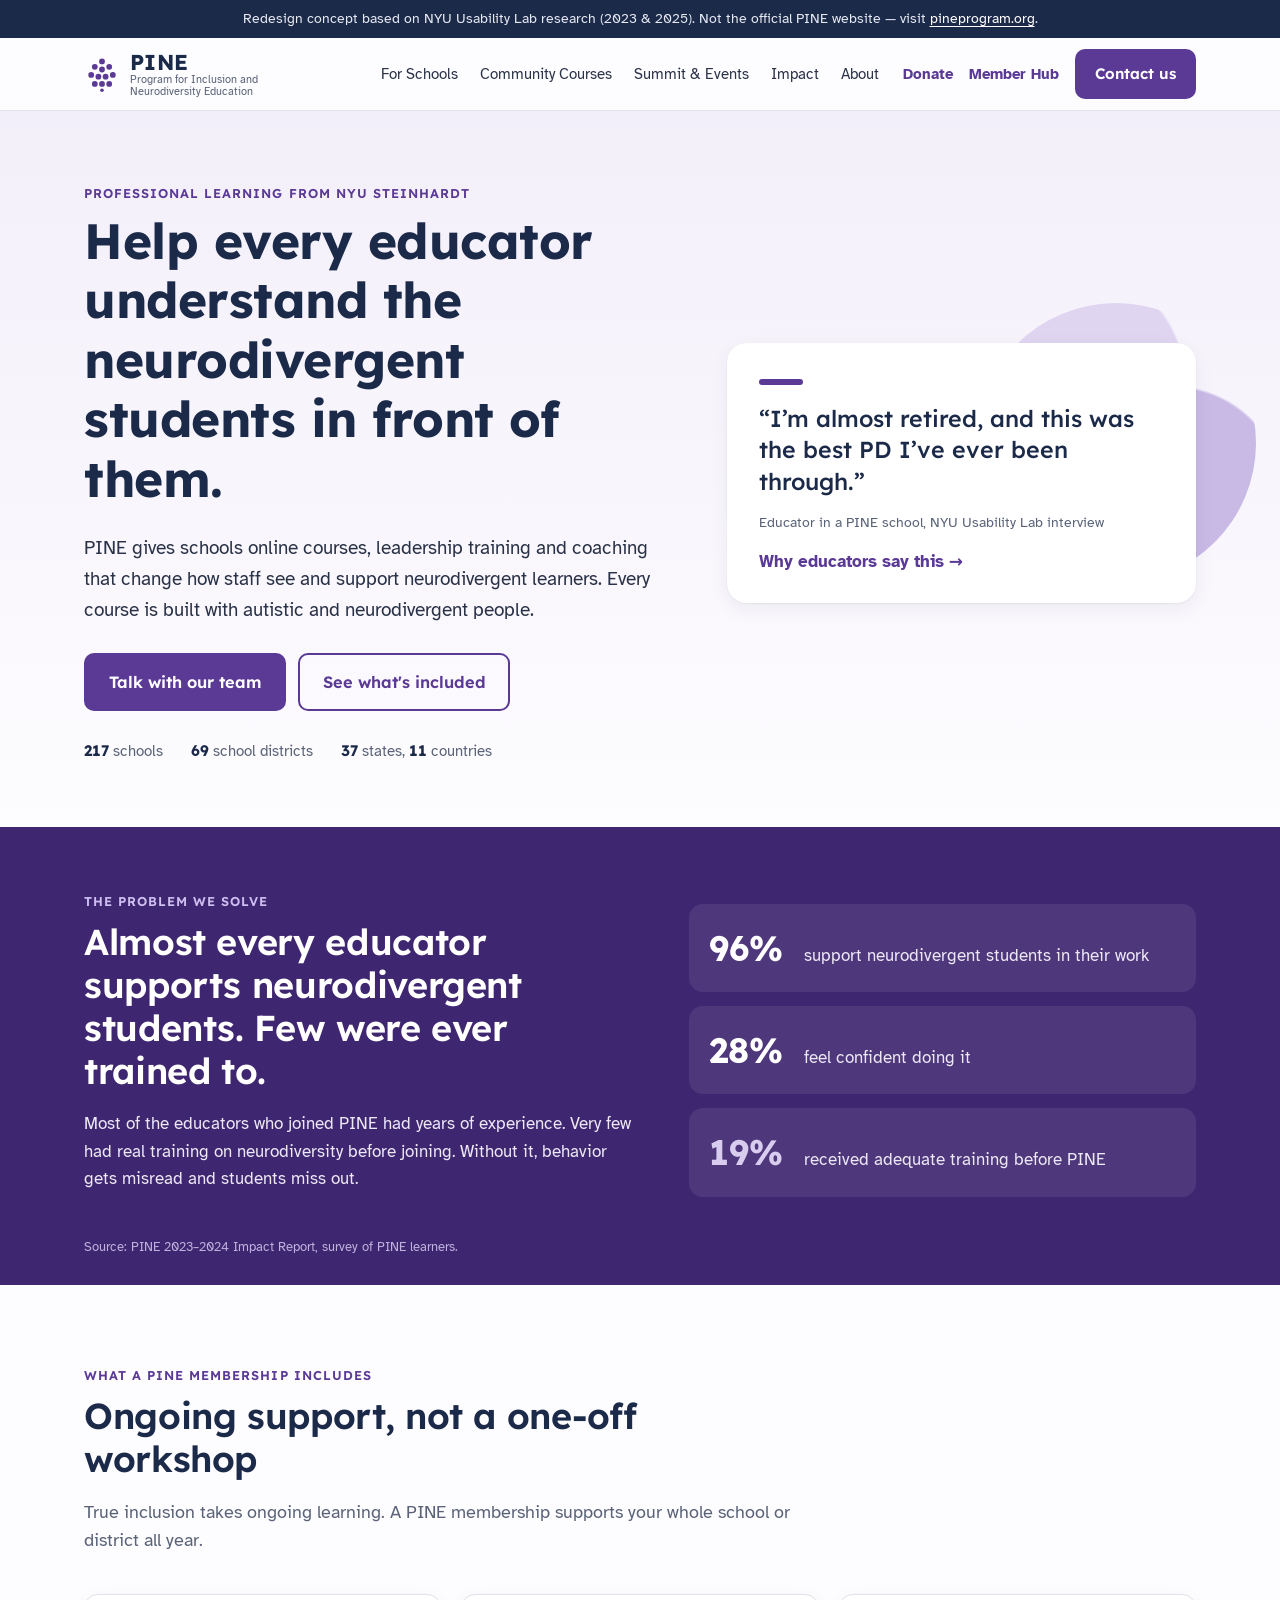
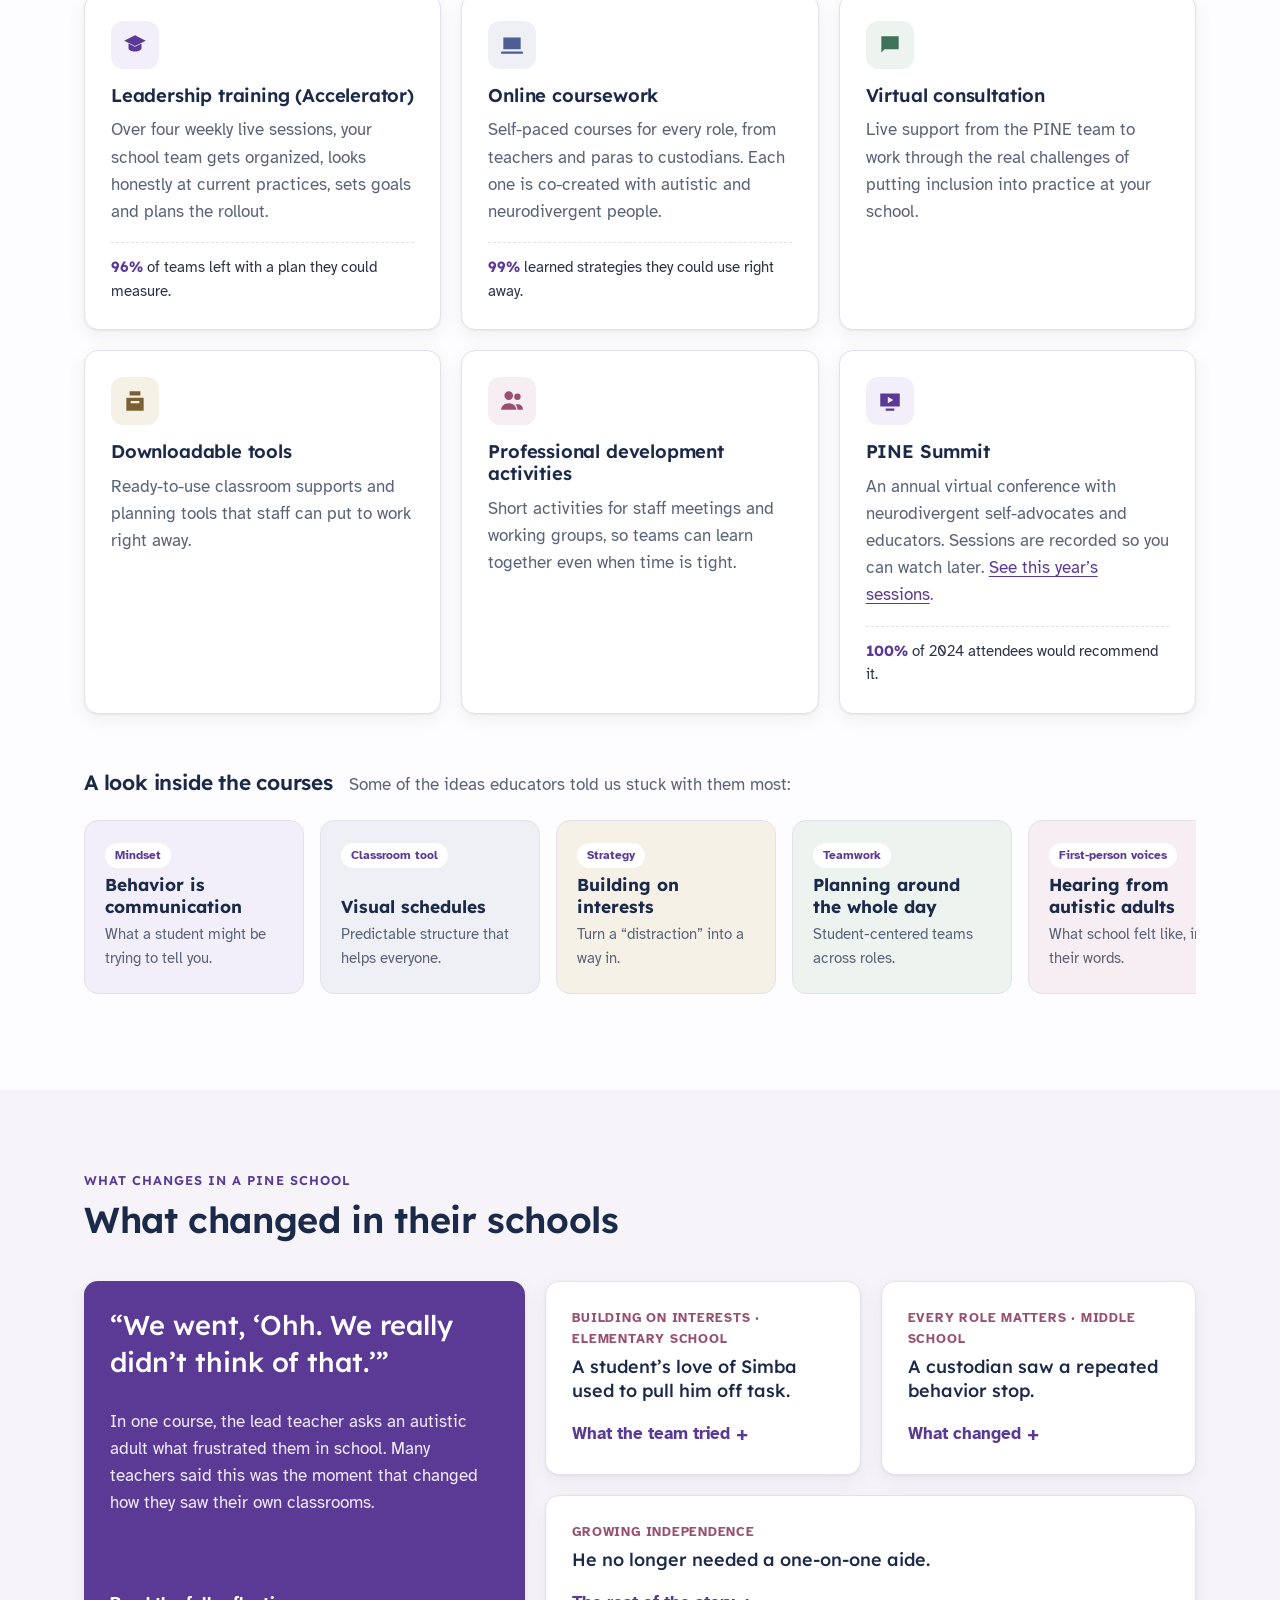
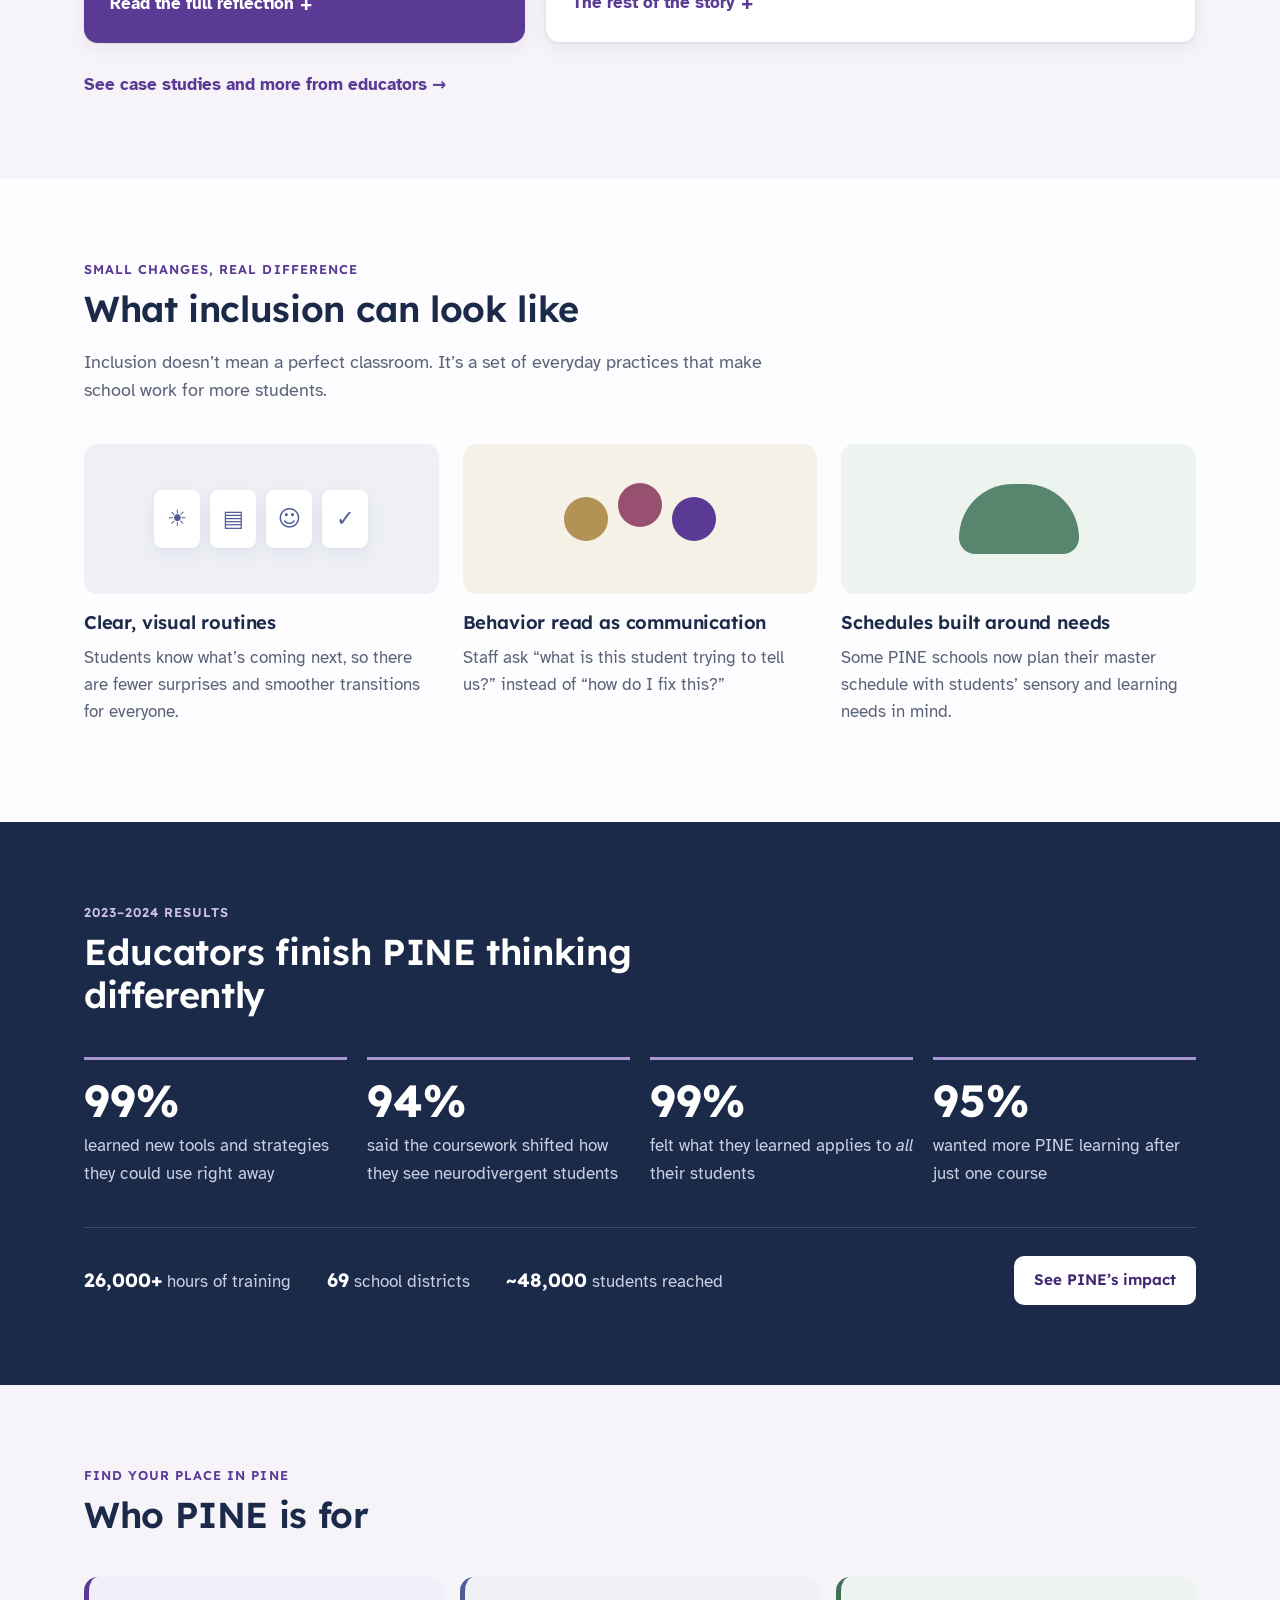
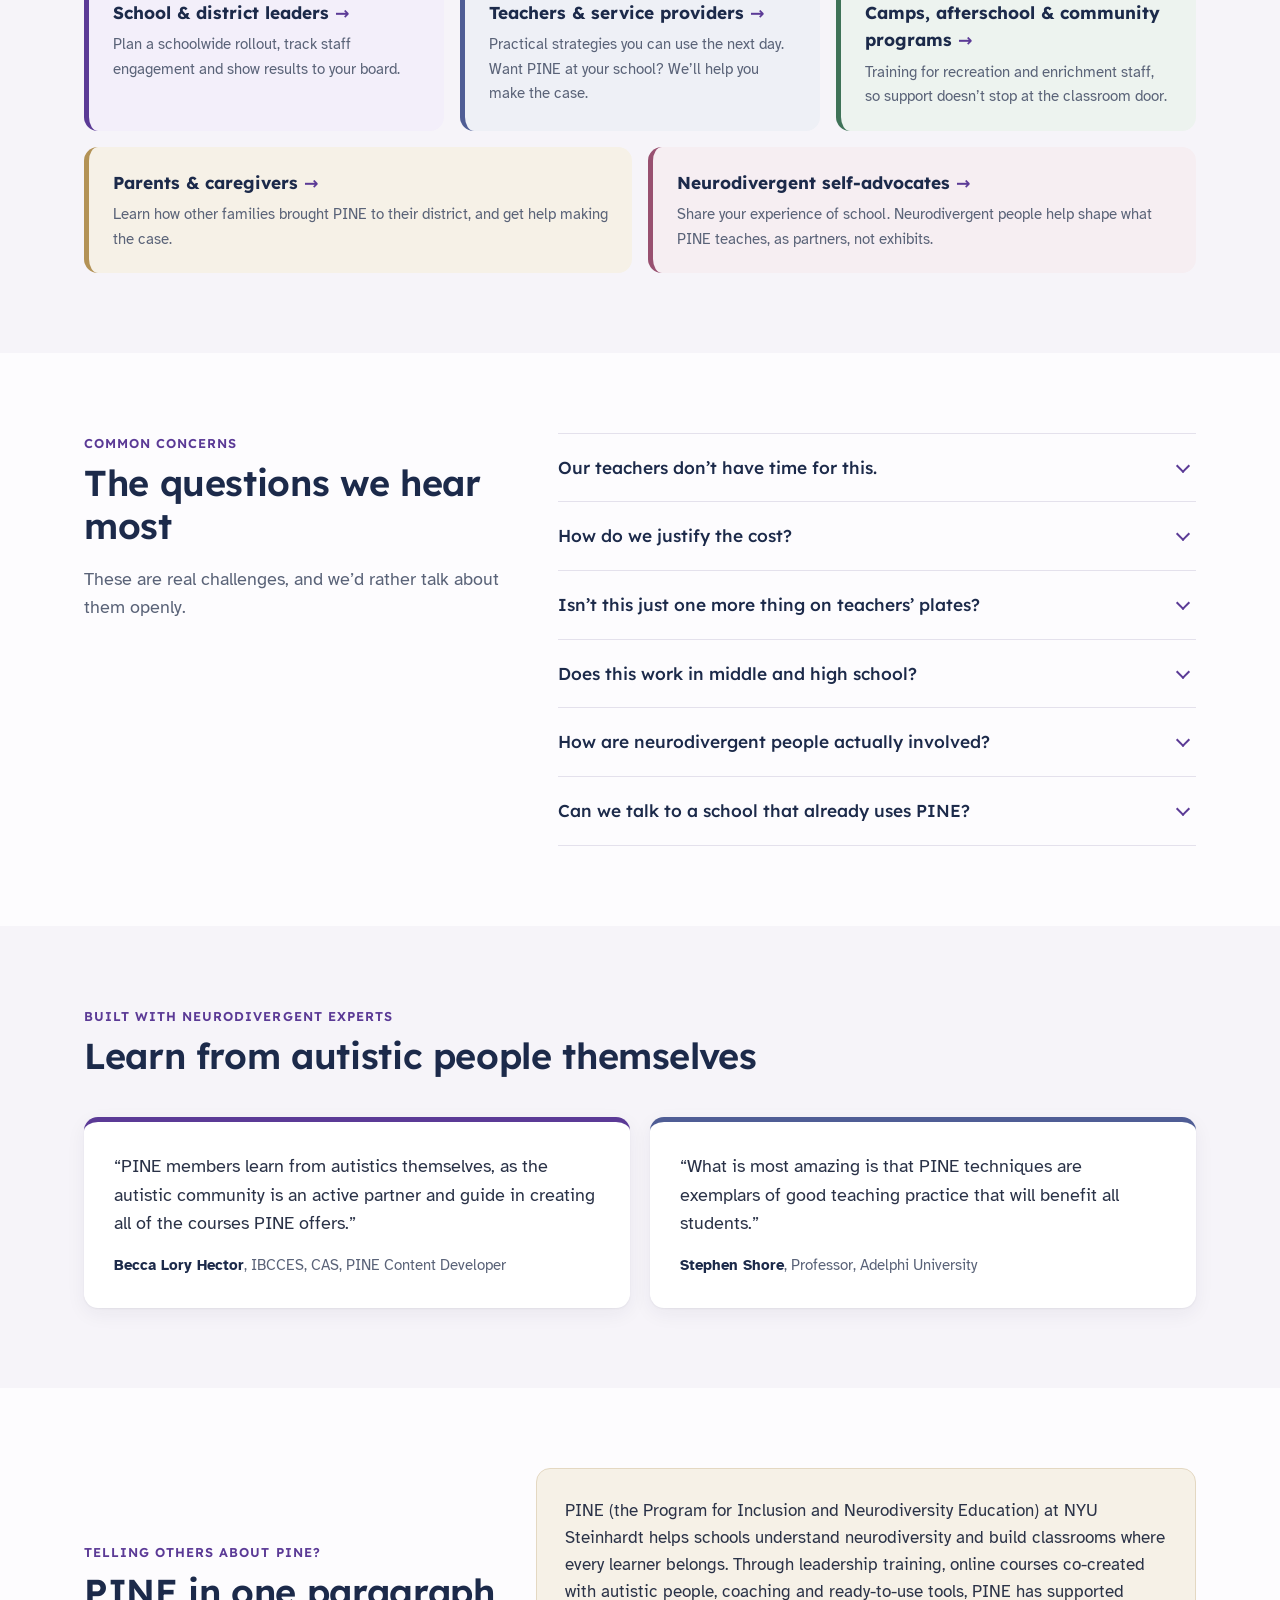
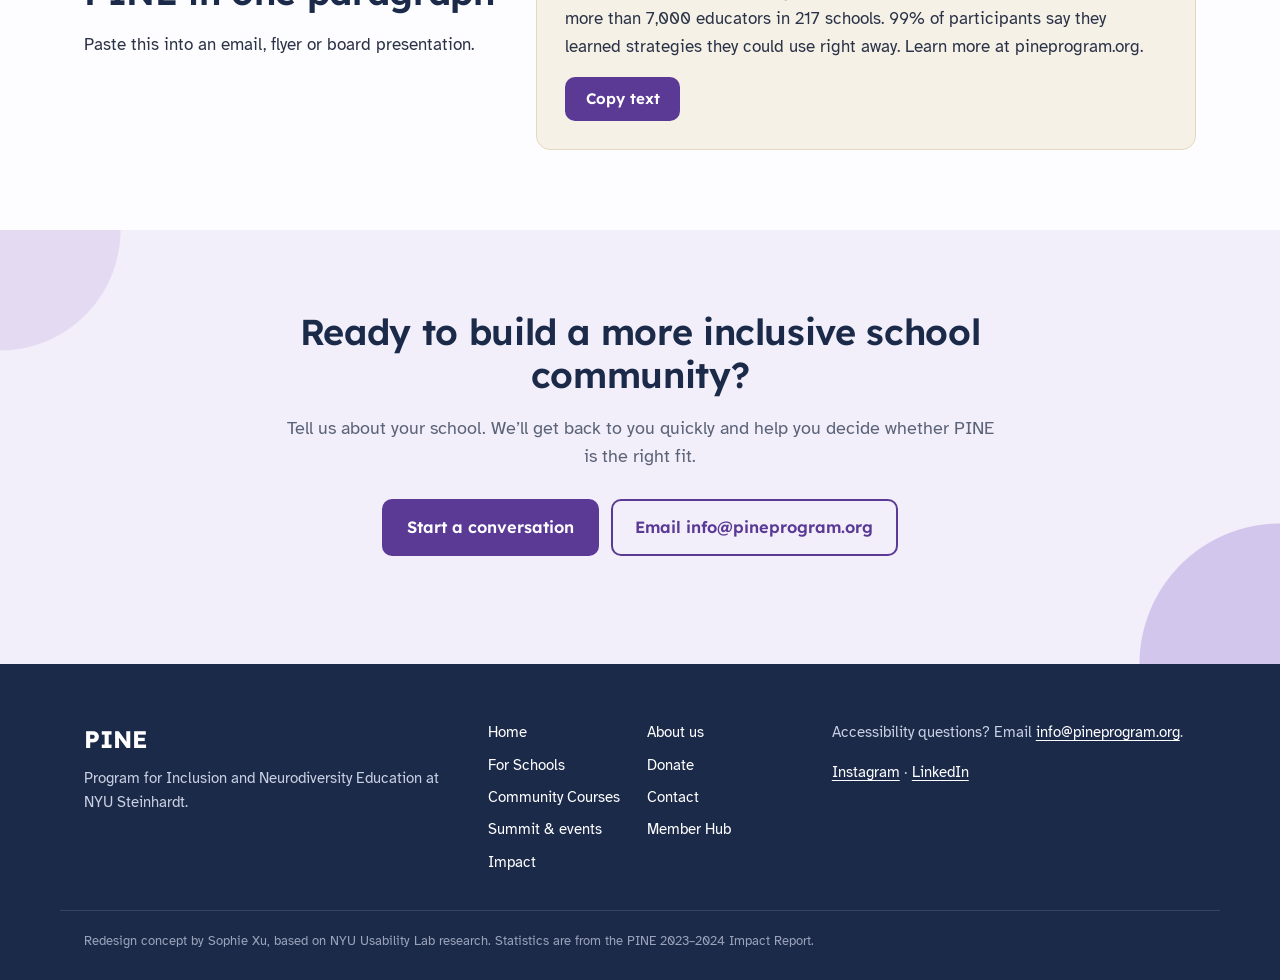
==== commit a638272c: "Muted palette, What changed section, new Impact page Hero shows schools + 69 districts (no educator " ====
--- a/index.html
+++ b/index.html
@@ -40,6 +40,7 @@
           <li><a href="accelerator.html">For Schools</a></li>
           <li><a href="community.html">Community Courses</a></li>
           <li><a href="summit.html">Summit &amp; Events</a></li>
+          <li><a href="impact.html">Impact</a></li>
           <li><a href="about.html">About</a></li>
         </ul>
         <div class="nav-actions">
@@ -65,8 +66,8 @@
             <a class="btn btn-ghost btn-lg" href="#offer">See what's included</a>
           </div>
           <ul class="trust" aria-label="At a glance">
-            <li><strong>7,389</strong> educators trained</li>
             <li><strong>217</strong> schools</li>
+            <li><strong>69</strong> school districts</li>
             <li><strong>37</strong> states, <strong>11</strong> countries</li>
           </ul>
         </div>
@@ -77,7 +78,7 @@
             <p>“I’m almost retired, and this was the best PD I’ve ever been through.”</p>
           </blockquote>
           <figcaption>Educator in a PINE school, NYU Usability Lab interview</figcaption>
-          <a class="quote-more" href="#stories">Why educators say this <span aria-hidden="true">→</span></a>
+          <a class="quote-more" href="#changed">Why educators say this <span aria-hidden="true">→</span></a>
         </figure>
       </div>
     </section>
@@ -173,12 +174,12 @@
       </div>
     </section>
 
-    <!-- STORIES: short hooks, more on click (report recommendation) -->
-    <section class="section section-tint" id="stories" aria-labelledby="stories-title">
+    <!-- WHAT CHANGED: short hooks, more on click (report recommendation) -->
+    <section class="section section-tint" id="changed" aria-labelledby="changed-title">
       <div class="wrap">
         <div class="section-head">
           <p class="eyebrow">What changes in a PINE school</p>
-          <h2 id="stories-title">The moments educators remember</h2>
+          <h2 id="changed-title">What changed in their schools</h2>
         </div>
 
         <div class="story-grid">
@@ -195,22 +196,22 @@
           </article>
 
           <article class="story">
-            <p class="story-kicker">Building on interests</p>
+            <p class="story-kicker">Building on interests · Elementary school</p>
             <p class="story-quote sm">A student’s love of Simba used to pull him off task.</p>
             <details class="more">
               <summary>What the team tried</summary>
               <p>After a module on interests, his teachers made Simba cards and a Velcro schedule. Simba time became a reward he could see coming, paired with puzzles and other activities.</p>
-              <p class="cite">Paraphrased from a school administrator, 2023</p>
+              <p class="cite">Paraphrased from an elementary school principal, 2023</p>
             </details>
           </article>
 
           <article class="story">
-            <p class="story-kicker">Every role matters</p>
+            <p class="story-kicker">Every role matters · Middle school</p>
             <p class="story-quote sm">A custodian saw a repeated behavior stop.</p>
             <details class="more">
               <summary>What changed</summary>
               <p>One school asked every staff member to take part. A custodian realized the way he spoke to a student was triggering a repeated behavior. When he changed how he spoke, the behavior improved a lot.</p>
-              <p class="cite">Paraphrased from a school administrator, 2023</p>
+              <p class="cite">Paraphrased from a middle school administrator, 2023</p>
             </details>
           </article>
 
@@ -224,6 +225,7 @@
             </details>
           </article>
         </div>
+        <p class="section-more"><a href="impact.html">See case studies and more from educators <span aria-hidden="true">→</span></a></p>
       </div>
     </section>
 
@@ -274,43 +276,11 @@
           <p><strong>26,000+</strong> hours of training</p>
           <p><strong>69</strong> school districts</p>
           <p><strong>~48,000</strong> students reached</p>
-          <a class="btn btn-light" href="https://drive.google.com/file/d/1JbXLmf3HgZRO6bcOdY1O71BzBcO6rg_X/view?usp=sharing" target="_blank" rel="noopener">Read the full Impact Report <span class="sr-only">(opens in a new tab)</span></a>
-        </div>
-      </div>
-    </section>
-
-    <!-- CASE STUDIES -->
-    <section class="section" aria-labelledby="cases-title">
-      <div class="wrap">
-        <div class="section-head">
-          <p class="eyebrow">Case studies</p>
-          <h2 id="cases-title">How districts are using PINE</h2>
-        </div>
-        <div class="case-grid">
-          <article class="case">
-            <p class="case-district">East Syracuse Minoa CSD, NY</p>
-            <h3>An elementary school builds empathy across its staff</h3>
-            <blockquote><p>“This program is good for all kids… we haven’t even scratched the surface yet.”</p></blockquote>
-            <p class="cite">Gary Gerst</p>
-            <a class="case-link" href="https://drive.google.com/file/d/15nLCJHQtCEvQHGszruAnKF-ygN4rpTT-/view?usp=drive_link" target="_blank" rel="noopener">Read East Syracuse’s story <span class="sr-only">(PDF, opens in a new tab)</span><span aria-hidden="true">→</span></a>
-          </article>
-          <article class="case">
-            <p class="case-district">Greenwich Public Schools, CT</p>
-            <h3>A time-strapped district brings in gen-ed teachers and paras</h3>
-            <blockquote><p>“PINE gives them the language to explain that all our bodies and brains just work differently.”</p></blockquote>
-            <p class="cite">Dr. Stacey Heiligenthaler</p>
-            <a class="case-link" href="https://drive.google.com/file/d/1EOA_t4uzn61bw2RWGT_4uVqqBPmqkEHE/view?usp=drive_link" target="_blank" rel="noopener">Read Greenwich’s story <span class="sr-only">(PDF, opens in a new tab)</span><span aria-hidden="true">→</span></a>
-          </article>
-          <article class="case">
-            <p class="case-district">Elmira City School District, NY</p>
-            <h3>Rethinking special education district-wide</h3>
-            <blockquote><p>“This is about creating climates and cultures that accept everybody’s differences and focus on… people’s strengths, not just their deficits.”</p></blockquote>
-            <p class="cite">Dr. Joyce Carr, Supervisor of Special Education</p>
-            <a class="case-link" href="https://drive.google.com/file/d/1jm_sErFZ4BBqqG1kyq2E-V7-rEaRcuSU/view?usp=drive_link" target="_blank" rel="noopener">Read Elmira’s story <span class="sr-only">(PDF, opens in a new tab)</span><span aria-hidden="true">→</span></a>
-          </article>
-        </div>
-      </div>
-    </section>
+          <a class="btn btn-light" href="impact.html">See PINE’s impact</a>
+        </div>
+      </div>
+    </section>
+
 
     <!-- AUDIENCES: help every visitor find their place -->
     <section class="section section-tint" id="audiences" aria-labelledby="aud-title">
@@ -448,6 +418,7 @@
           <li><a href="accelerator.html">For Schools</a></li>
           <li><a href="community.html">Community Courses</a></li>
           <li><a href="summit.html">Summit &amp; events</a></li>
+          <li><a href="impact.html">Impact</a></li>
           <li><a href="about.html">About us</a></li>
           <li><a href="donate.html">Donate</a></li>
           <li><a href="contact.html">Contact</a></li>
--- a/styles.css
+++ b/styles.css
@@ -12,14 +12,14 @@
   --line: #e4e1ec;
   --bg: #fdfcfe;
   --tint: #f6f4f9;
-  --blue: #2f6fd6;
-  --blue-tint: #eaf1fd;
-  --green: #2f8a5b;
-  --green-tint: #e8f5ee;
-  --yellow: #f2b632;
-  --yellow-tint: #fdf4dd;
-  --red: #d9483b;
-  --red-tint: #fdeceb;
+  --blue: #4f5d95;
+  --blue-tint: #eef0f6;
+  --green: #3f7258;
+  --green-tint: #edf3ef;
+  --yellow: #b39256;
+  --yellow-tint: #f6f1e7;
+  --red: #985070;
+  --red-tint: #f6eef2;
   --radius: 14px;
   --shadow: 0 1px 2px rgba(28, 42, 74, .06), 0 6px 20px rgba(28, 42, 74, .06);
   --wrap: 1160px;
@@ -117,10 +117,10 @@
 .trust strong { color: var(--navy); font-family: var(--font-head); }
 
 .hero-quote { position: relative; margin: 0; background: #fff; border-radius: 20px; padding: 36px 32px 28px; box-shadow: var(--shadow); }
-.hero-quote .blob { position: absolute; z-index: -1; inset: -40px -60px auto auto; width: 280px; height: 280px; border-radius: 50%; background: radial-gradient(circle at 30% 30%, var(--yellow) 0 45%, transparent 46%), radial-gradient(circle at 70% 70%, var(--blue) 0 40%, transparent 41%); opacity: .9; }
+.hero-quote .blob { position: absolute; z-index: -1; inset: -40px -60px auto auto; width: 280px; height: 280px; border-radius: 50%; background: radial-gradient(circle at 30% 30%, #ddd2f1 0 45%, transparent 46%), radial-gradient(circle at 70% 70%, #c3b3e3 0 40%, transparent 41%); opacity: .9; }
 .hero-quote blockquote { margin: 0 0 14px; }
 .hero-quote blockquote p { font-family: var(--font-head); font-size: 1.45rem; line-height: 1.35; color: var(--navy); font-weight: 500; margin: 0; }
-.hero-quote blockquote p::before { content: ""; display: block; width: 44px; height: 6px; border-radius: 3px; background: var(--red); margin-bottom: 18px; }
+.hero-quote blockquote p::before { content: ""; display: block; width: 44px; height: 6px; border-radius: 3px; background: var(--purple); margin-bottom: 18px; }
 .hero-quote figcaption { color: var(--muted); font-size: .9rem; margin-bottom: 14px; }
 .quote-more { font-weight: 700; text-decoration: none; }
 
@@ -137,7 +137,7 @@
 .gap-stats { display: grid; gap: 14px; margin: 0; }
 .gap-stats div { display: flex; align-items: baseline; gap: 18px; background: rgba(255,255,255,.08); border-radius: var(--radius); padding: 16px 20px; }
 .gap-stats dt { font-family: var(--font-head); font-size: 2.2rem; font-weight: 700; color: #fff; min-width: 3.2ch; }
-.gap-stats div:nth-child(3) dt { color: var(--yellow); }
+.gap-stats div:nth-child(3) dt { color: #d9cdef; }
 .gap-stats dd { margin: 0; }
 .source { font-size: .8rem; color: #bfb3dd; margin-top: 28px; }
 @media (max-width: 860px) { .gap-grid { grid-template-columns: 1fr; gap: 28px; } }
@@ -162,7 +162,7 @@
 .c-purple { background: var(--purple-tint); color: var(--purple); }
 .c-blue { background: var(--blue-tint); color: var(--blue); }
 .c-green { background: var(--green-tint); color: var(--green); }
-.c-yellow { background: var(--yellow-tint); color: #a8740a; }
+.c-yellow { background: var(--yellow-tint); color: #7a6133; }
 .c-red { background: var(--red-tint); color: var(--red); }
 @media (max-width: 980px) { .offer-grid { grid-template-columns: repeat(2, 1fr); } }
 @media (max-width: 620px) { .offer-grid { grid-template-columns: 1fr; } }
@@ -222,7 +222,7 @@
 
 /* Results */
 .results-grid { display: grid; grid-template-columns: repeat(4, 1fr); gap: 20px; margin: 0 0 40px; }
-.results-grid div { border-top: 3px solid var(--yellow); padding-top: 18px; }
+.results-grid div { border-top: 3px solid #a996d6; padding-top: 18px; }
 .results-grid dt { font-family: var(--font-head); font-size: 2.8rem; font-weight: 700; color: #fff; line-height: 1; margin-bottom: 10px; }
 .results-grid dd { margin: 0; color: #c9d0e2; }
 .reach { display: flex; flex-wrap: wrap; align-items: center; gap: 12px 36px; padding-top: 28px; border-top: 1px solid rgba(255,255,255,.15); }
@@ -284,15 +284,15 @@
 
 /* Share */
 .share { display: grid; grid-template-columns: 1fr 1.6fr; gap: 40px; align-items: center; }
-.share-box { background: var(--yellow-tint); border: 1px solid #f0dca6; border-radius: var(--radius); padding: 28px; }
+.share-box { background: var(--yellow-tint); border: 1px solid #e4d8c2; border-radius: var(--radius); padding: 28px; }
 .share-box p { color: var(--ink); }
 .copy-status { margin-left: 12px; font-weight: 700; color: var(--green); }
 @media (max-width: 860px) { .share { grid-template-columns: 1fr; gap: 16px; } }
 
 /* CTA */
 .cta { padding: 80px 0; background:
-  radial-gradient(circle at 0% 0%, var(--yellow) 0 120px, transparent 121px),
-  radial-gradient(circle at 100% 100%, var(--blue) 0 140px, transparent 141px),
+  radial-gradient(circle at 0% 0%, #e4dbf3 0 120px, transparent 121px),
+  radial-gradient(circle at 100% 100%, #d3c6ec 0 140px, transparent 141px),
   var(--purple-tint); }
 .cta-inner { text-align: center; max-width: 760px; }
 .cta-inner p { color: var(--muted); font-size: 1.1rem; }
@@ -392,7 +392,7 @@
 .product { background: #fff; border: 1px solid var(--line); border-radius: var(--radius); padding: 30px; box-shadow: var(--shadow); }
 .product h3 { font-size: 1.35rem; }
 .product h4 { font-family: var(--font-head); color: var(--navy); margin: 1.2em 0 .6em; font-size: 1rem; }
-.product-alt { background: var(--yellow-tint); border-color: #f0dca6; }
+.product-alt { background: var(--yellow-tint); border-color: #e4d8c2; }
 .product-type { font-size: .82rem; font-weight: 700; color: var(--green); text-transform: uppercase; letter-spacing: .05em; }
 .meta-row { list-style: none; margin: 0 0 16px; padding: 0; display: flex; flex-wrap: wrap; gap: 8px; }
 .meta-row li { background: var(--tint); border-radius: 8px; padding: 4px 10px; font-size: .9rem; font-weight: 700; color: var(--navy); }
@@ -453,7 +453,7 @@
 
 .form-layout { display: grid; grid-template-columns: 1fr 1.6fr; gap: 48px; align-items: start; }
 @media (max-width: 860px) { .form-layout { grid-template-columns: 1fr; gap: 20px; } }
-.notice { background: var(--yellow-tint); border: 1px solid #f0dca6; border-radius: 12px; padding: 16px 18px; font-size: .95rem; }
+.notice { background: var(--yellow-tint); border: 1px solid #e4d8c2; border-radius: 12px; padding: 16px 18px; font-size: .95rem; }
 .form { background: #fff; border-radius: 18px; padding: 30px; box-shadow: var(--shadow); }
 .field { margin: 0 0 20px; border: 0; padding: 0; min-width: 0; }
 .field-row { display: grid; grid-template-columns: 1fr 1fr; gap: 16px; }
@@ -467,3 +467,76 @@
 .checks input { width: 18px; height: 18px; accent-color: var(--purple); flex: none; }
 @media (max-width: 520px) { .checks { grid-template-columns: 1fr; } }
 .form-status { margin: 14px 0 0; color: var(--ink); }
+
+/* ---------- Homepage: link under "What changed" ---------- */
+.section-more { margin: 28px 0 0; }
+.section-more a { font-weight: 700; text-decoration: none; }
+.section-more a:hover { text-decoration: underline; }
+
+/* ---------- Impact page ---------- */
+.jump ol { margin: 0; padding-left: 1.3em; display: grid; gap: 8px; }
+.jump a { font-weight: 700; }
+
+/* Educator voices */
+.voice-grid { columns: 3 280px; column-gap: 20px; }
+.voice { break-inside: avoid; margin: 0 0 20px; background: #fff; border: 1px solid var(--line); border-radius: var(--radius); padding: 22px 24px; }
+.voice blockquote { margin: 0 0 12px; }
+.voice blockquote p { margin: 0; font-size: 1.02rem; color: var(--ink); }
+.voice figcaption { font-size: .88rem; font-weight: 700; color: var(--purple); }
+.voice-lg { background: var(--purple); border-color: var(--purple); }
+.voice-lg blockquote p { color: #fff; font-family: var(--font-head); font-weight: 500; font-size: 1.2rem; line-height: 1.45; }
+.voice-lg figcaption { color: #d9cdef; }
+
+/* Who took the course */
+.roles { background: #fff; border-radius: var(--radius); padding: 26px; box-shadow: var(--shadow); }
+.role-bar { display: flex; height: 22px; border-radius: 11px; overflow: hidden; gap: 2px; }
+.role-legend { list-style: none; margin: 14px 0 0; padding: 0; display: flex; flex-wrap: wrap; gap: 8px 22px; font-size: .92rem; color: var(--ink); }
+.role-legend i { display: inline-block; width: 11px; height: 11px; border-radius: 2px; margin-right: 6px; }
+.rb1 { background: #3f2670; } .rb2 { background: #5b3a96; } .rb3 { background: #7d61b3; } .rb4 { background: #9d86c9; }
+.rb5 { background: #bcaedc; } .rb6 { background: #3f7258; } .rb7 { background: #9aa39e; }
+
+/* Case study cards: place, title, labelled result, how, then the quote */
+.case-cards { list-style: none; margin: 0; padding: 0; display: grid; grid-template-columns: repeat(3, 1fr); gap: 20px; }
+.case-card { height: 100%; display: flex; flex-direction: column; background: #fff; border: 1px solid var(--line); border-top: 5px solid var(--purple); border-radius: var(--radius); padding: 26px; box-shadow: var(--shadow); }
+.case-cards li:nth-child(2) .case-card { border-top-color: var(--green); }
+.case-cards li:nth-child(3) .case-card { border-top-color: var(--blue); }
+.change-place { font-size: .8rem; font-weight: 700; letter-spacing: .05em; text-transform: uppercase; color: var(--muted); margin: 0 0 8px; }
+.case-card h3 { font-size: 1.2rem; margin-bottom: 16px; }
+.result { background: var(--purple-tint); border-radius: 12px; padding: 16px 18px; margin-bottom: 14px; }
+.result-label { font-size: .75rem; font-weight: 700; letter-spacing: .08em; text-transform: uppercase; color: var(--purple); margin: 0 0 6px; }
+.result-text { margin: 0; font-size: 1.05rem; line-height: 1.45; color: var(--navy); }
+.result-text strong, .how strong + strong { font-family: var(--font-head); color: var(--purple); }
+.result-text strong { font-size: 1.35em; line-height: 1; }
+.how { font-size: .95rem; color: var(--muted); }
+.how strong:first-child { color: var(--ink); }
+.case-quote { margin: 4px 0 20px; padding-left: 14px; border-left: 3px solid var(--line); }
+.case-quote p { margin: 0 0 4px; font-style: italic; color: var(--ink); }
+.case-quote footer { font-size: .85rem; color: var(--muted); }
+.case-open { margin-top: auto; align-self: flex-start; }
+@media (max-width: 980px) { .case-cards { grid-template-columns: 1fr 1fr; } }
+@media (max-width: 680px) { .case-cards { grid-template-columns: 1fr; } }
+
+/* Case study dialogs */
+body:has(dialog[open]) { overflow: hidden; }
+.story-dialog { width: min(860px, calc(100% - 32px)); max-height: calc(100dvh - 48px); padding: 0; border: 0; border-radius: 20px; box-shadow: 0 20px 60px rgba(20, 16, 40, .35); color: var(--ink); background: #fff; }
+.story-dialog::backdrop { background: rgba(28, 22, 48, .55); }
+.story-dialog[open] { animation: pop .18s ease-out; }
+@keyframes pop { from { opacity: 0; transform: translateY(8px) scale(.98); } to { opacity: 1; transform: none; } }
+@media (prefers-reduced-motion: reduce) { .story-dialog[open] { animation: none; } }
+.sd-inner { position: relative; padding: 36px 36px 32px; }
+.sd-inner h3 { font-size: clamp(1.35rem, 2.6vw, 1.75rem); margin: 6px 0 22px; padding-right: 40px; }
+.sd-close { position: absolute; top: 16px; right: 16px; width: 40px; height: 40px; border-radius: 50%; border: 0; background: var(--tint); color: var(--navy); font-size: 1.6rem; line-height: 1; cursor: pointer; }
+.sd-close:hover { background: var(--purple-tint); }
+.sd-grid { display: grid; grid-template-columns: repeat(3, 1fr); gap: 16px; margin-bottom: 22px; }
+.sd-block { background: var(--tint); border-radius: 12px; padding: 18px; }
+.sd-block h4 { font-family: var(--font-head); font-size: .85rem; letter-spacing: .06em; text-transform: uppercase; color: var(--purple); margin: 0 0 8px; }
+.sd-block p { margin: 0; font-size: .97rem; }
+.sd-quote { margin: 0 0 22px; padding: 4px 0 4px 18px; border-left: 4px solid var(--purple); }
+.sd-quote p { font-family: var(--font-head); font-weight: 500; font-size: 1.15rem; color: var(--navy); margin: 0 0 6px; line-height: 1.4; }
+.sd-quote footer { color: var(--muted); font-size: .9rem; }
+@media (max-width: 720px) { .sd-grid { grid-template-columns: 1fr; } .sd-inner { padding: 28px 20px 24px; } }
+.pdf-tag { font-size: .68rem; font-weight: 700; letter-spacing: .05em; border: 1.5px solid currentColor; border-radius: 4px; padding: 1px 5px; margin-left: 4px; opacity: .85; }
+
+/* Impact report */
+.report-cta { display: flex; flex-wrap: wrap; align-items: center; justify-content: space-between; gap: 16px 32px; margin-top: 28px; padding: 24px 26px; background: rgba(255,255,255,.07); border-radius: var(--radius); }
+.report-cta p { margin: 0; color: #c9d0e2; max-width: 44em; }
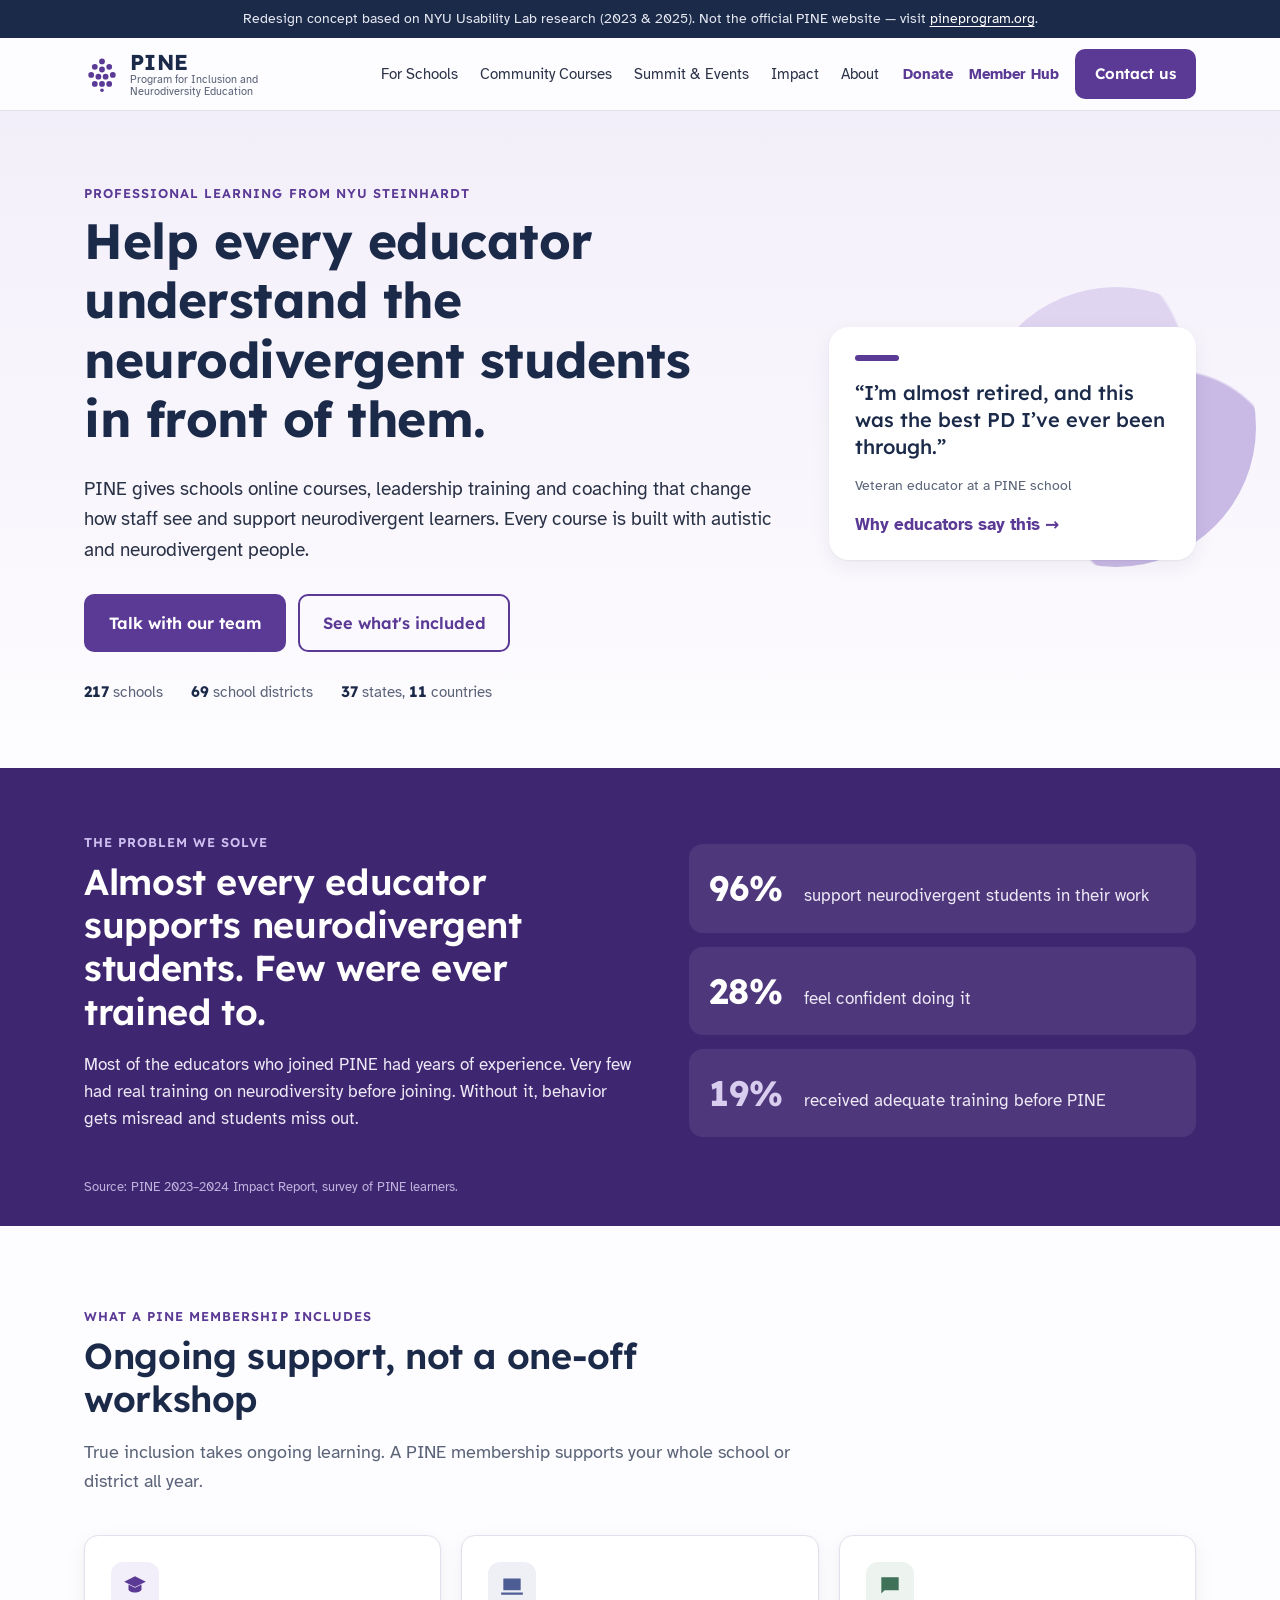
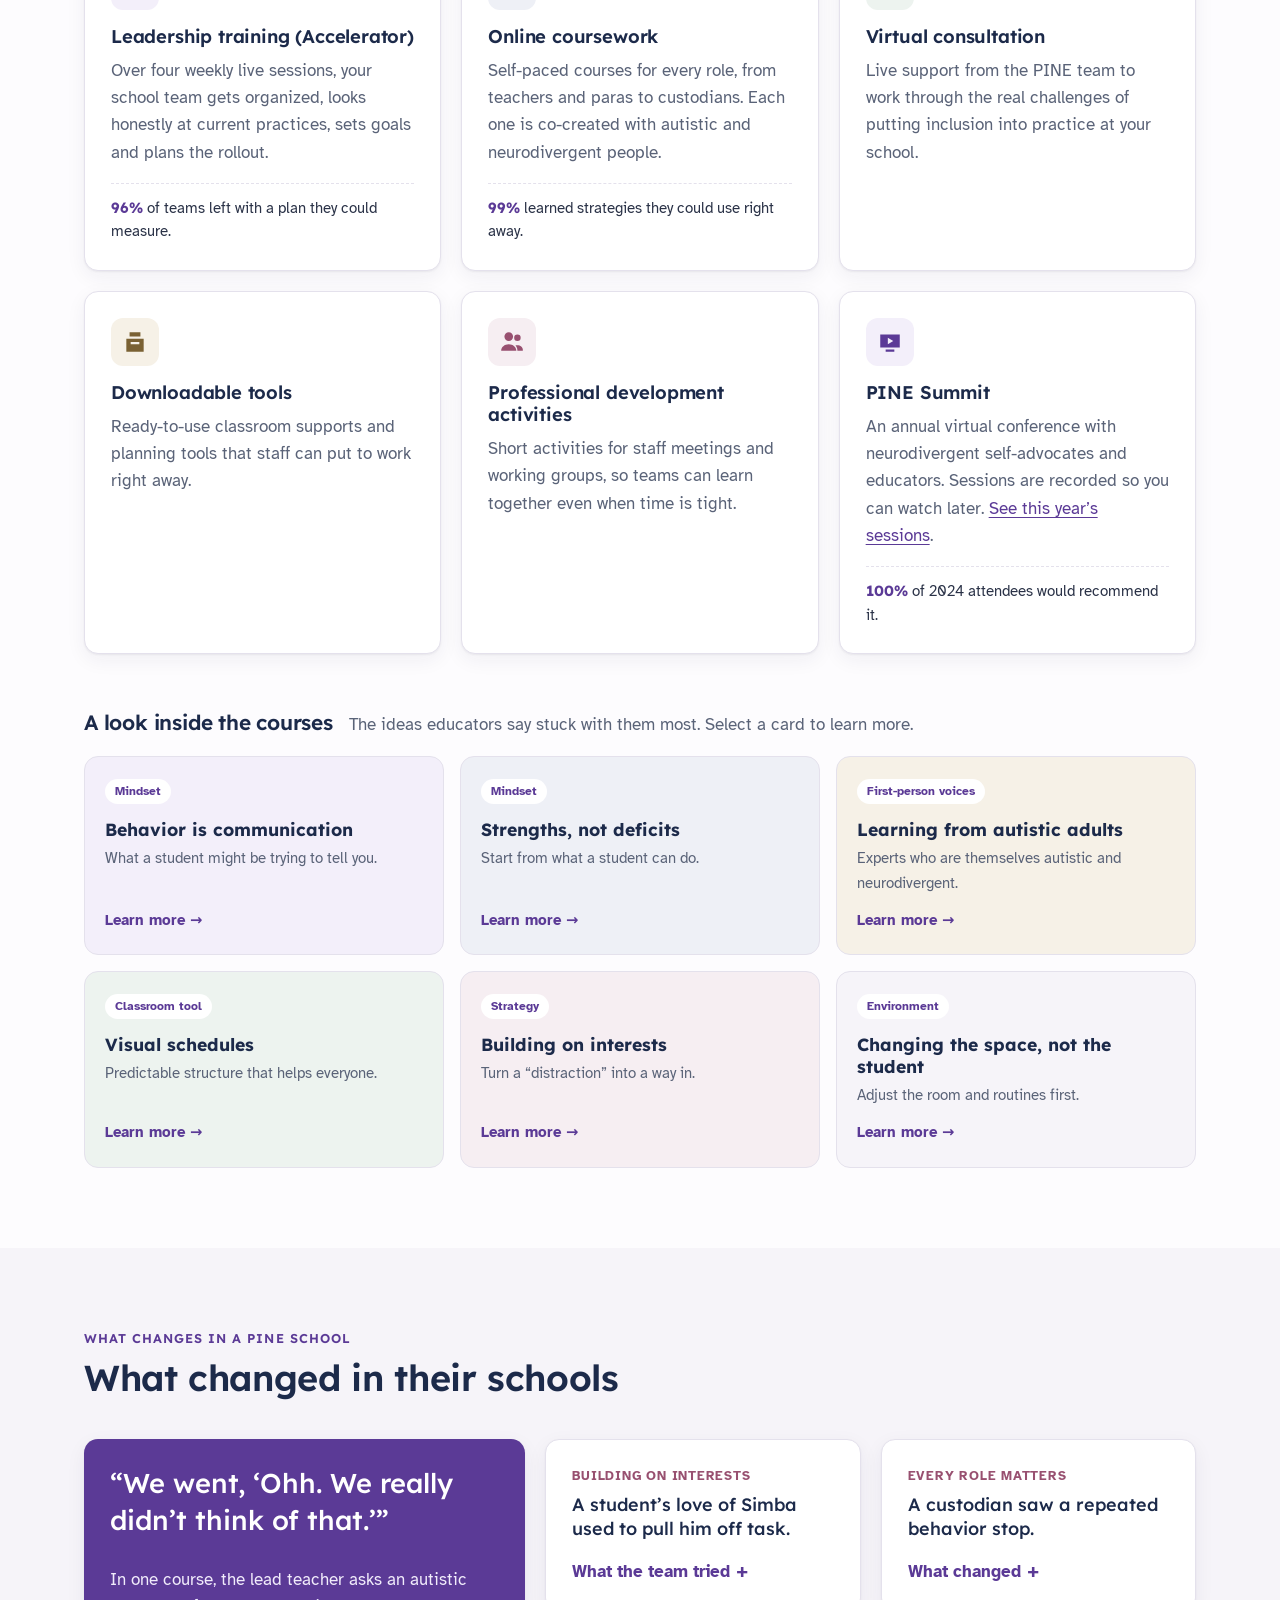
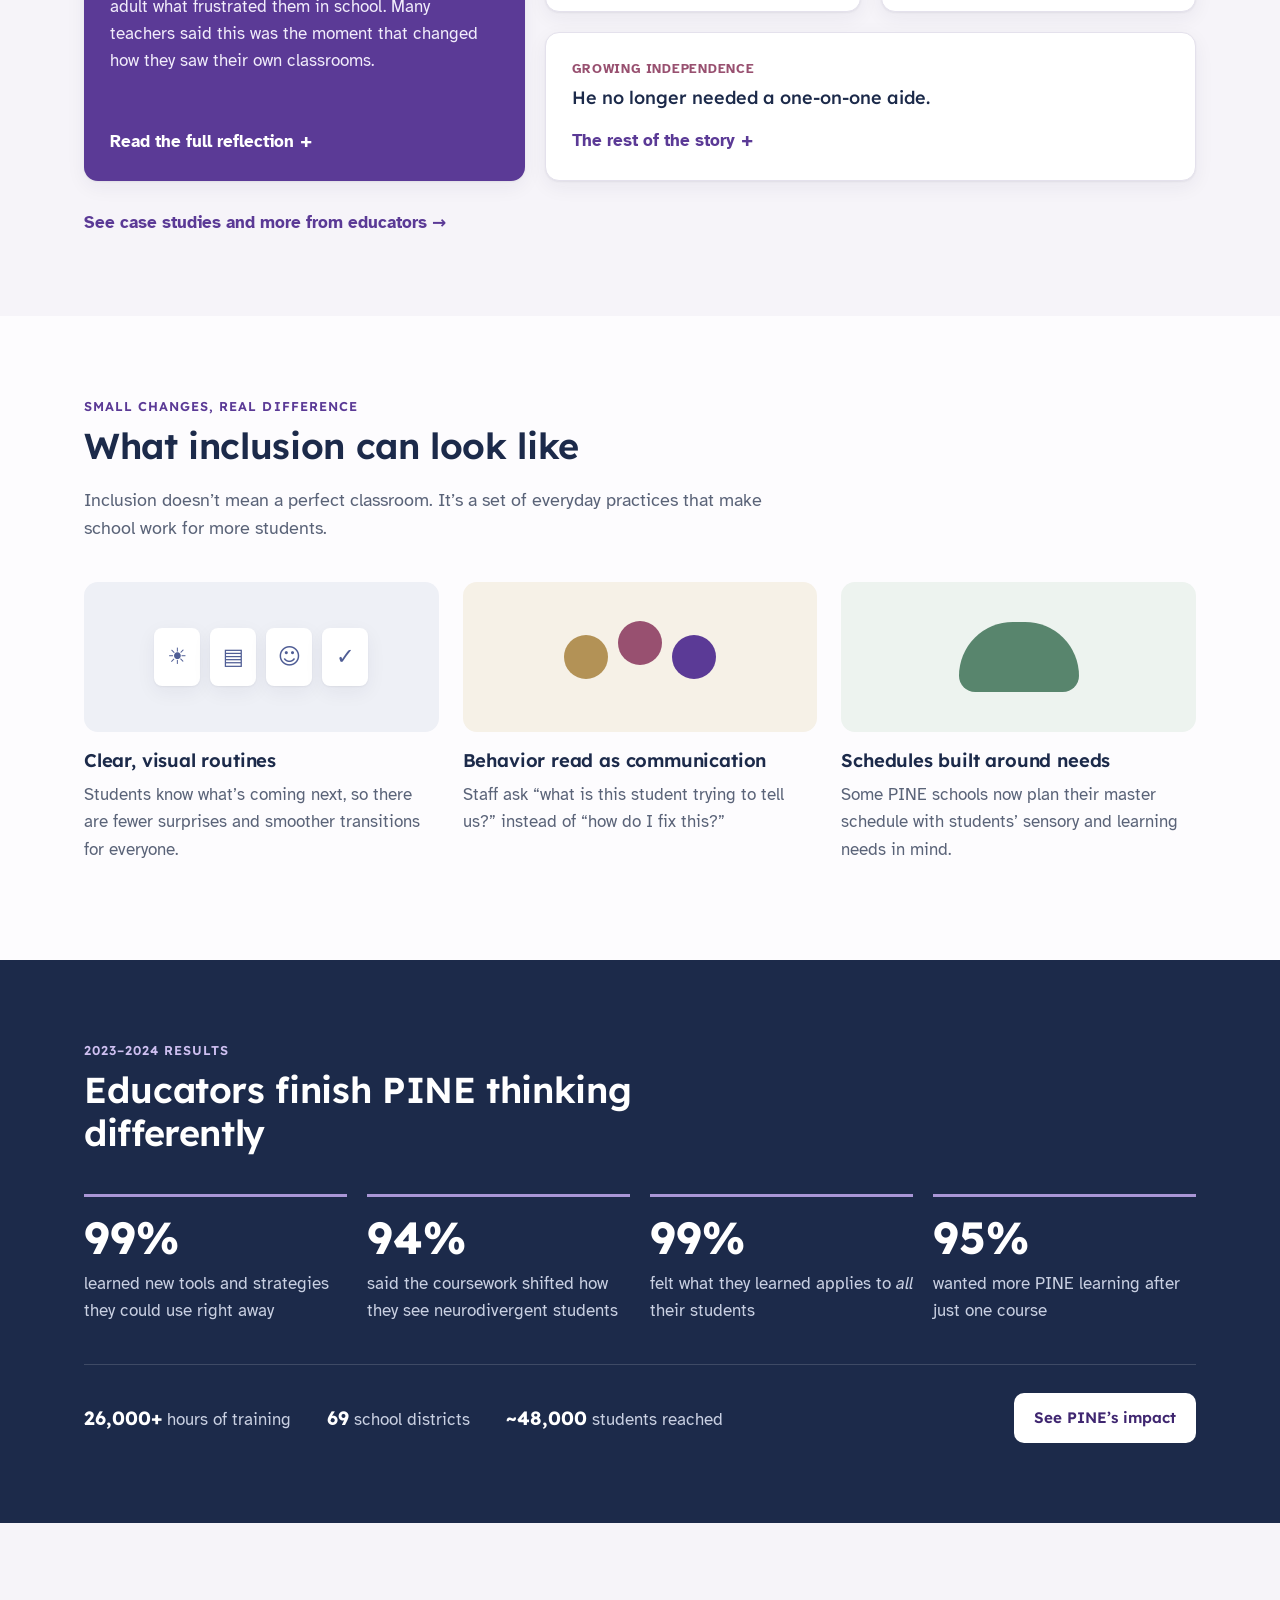
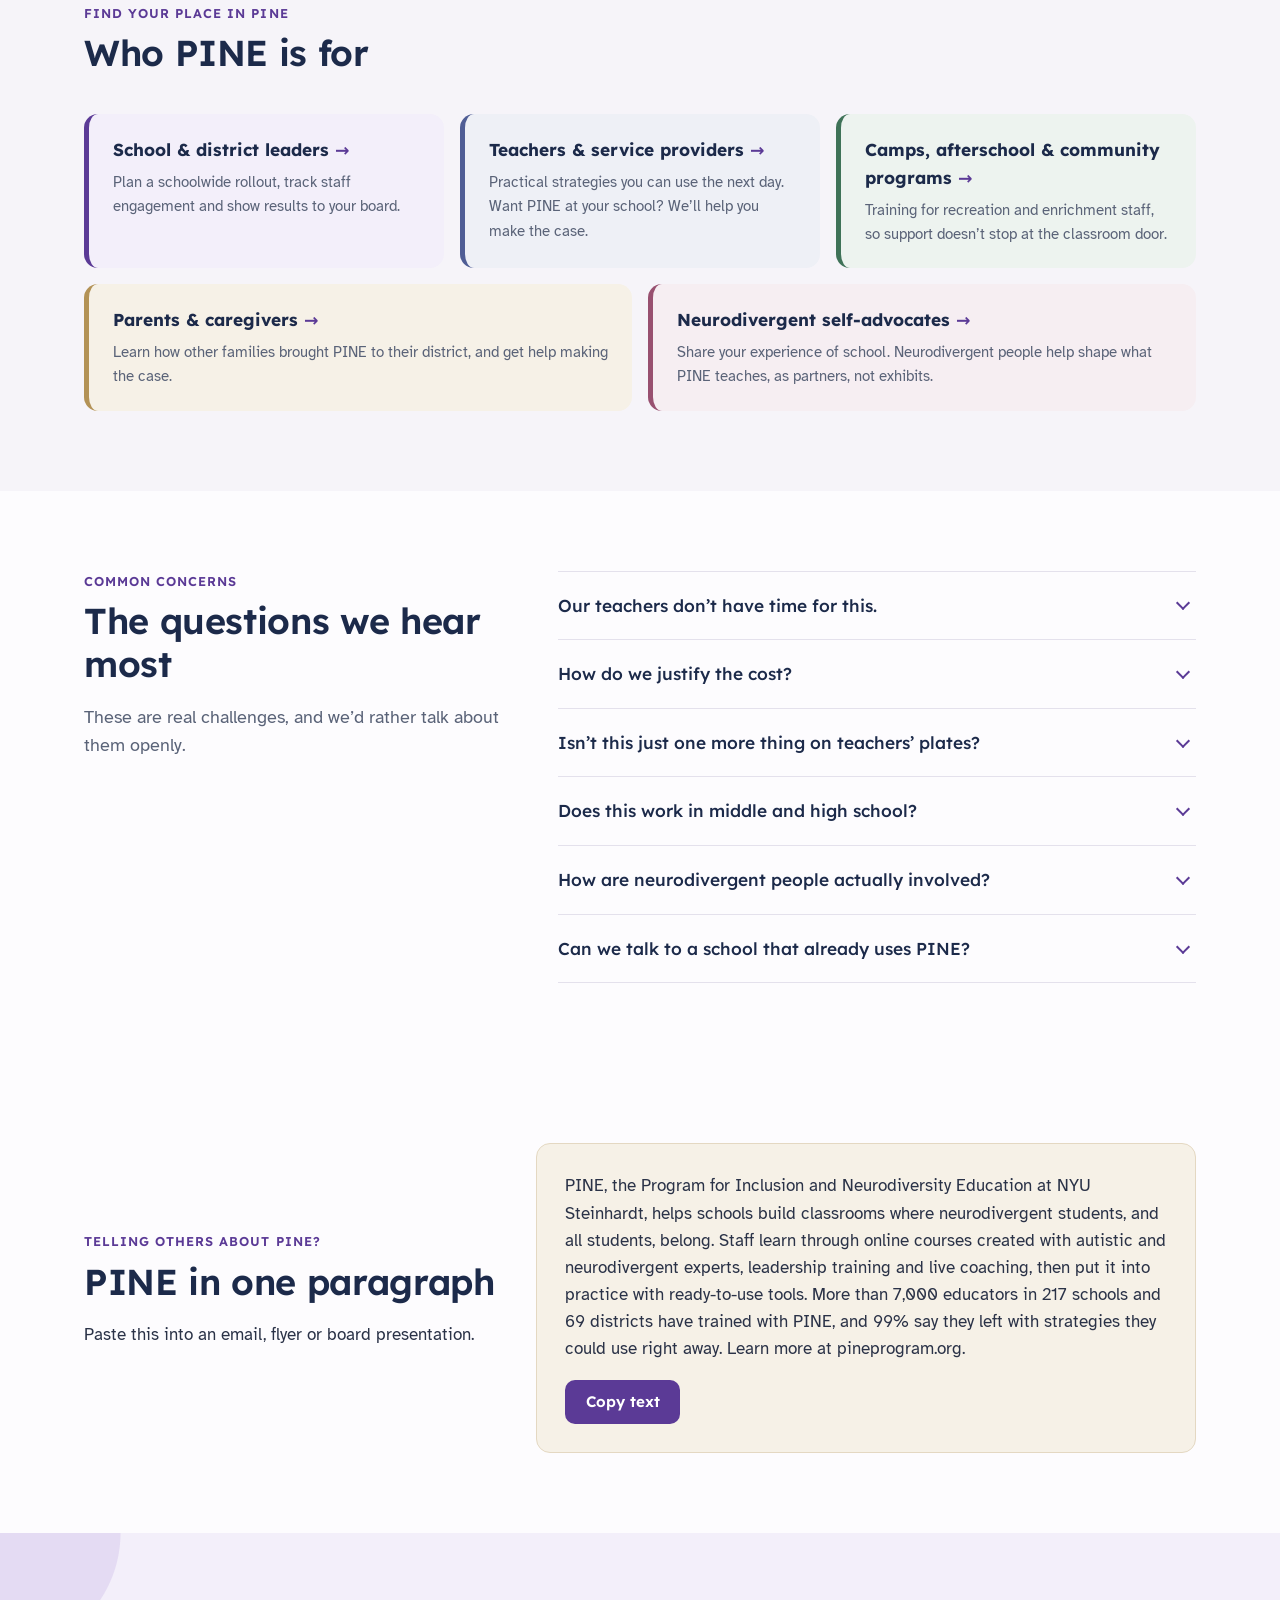
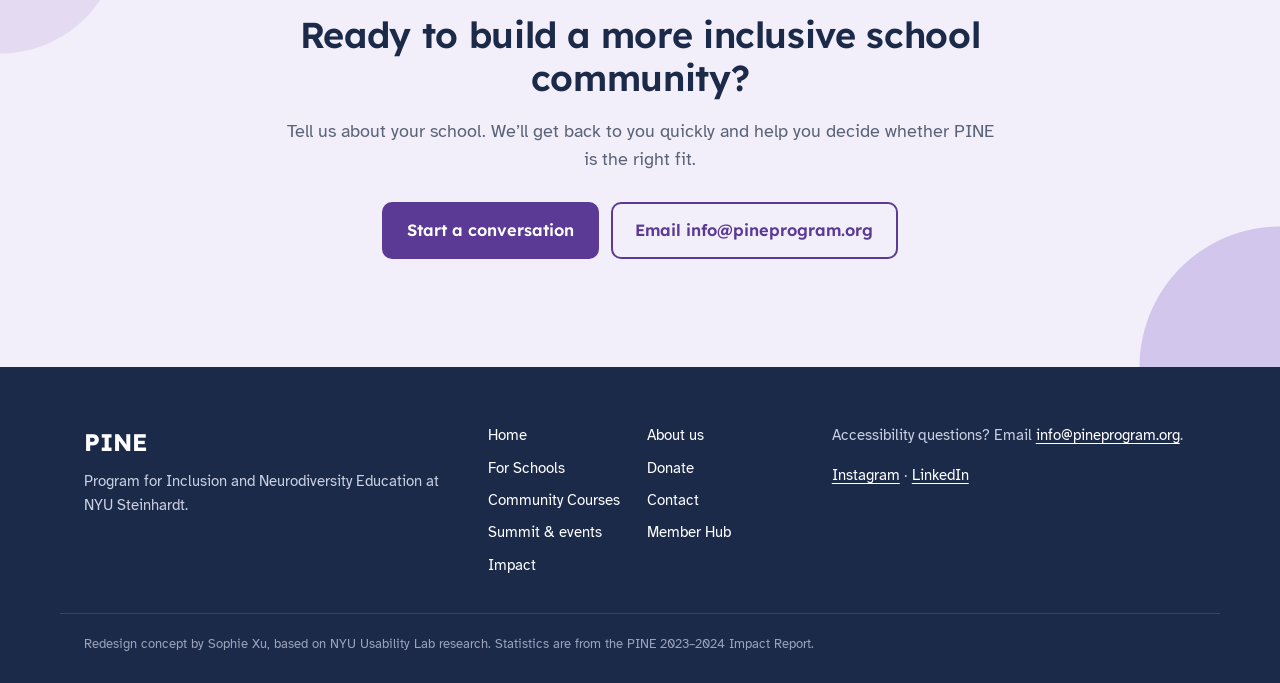
==== commit f0249d84: "Hero to 4 lines, attributions, clickable course topics, 2026 survey labels Widen hero copy and shrin" ====
--- a/index.html
+++ b/index.html
@@ -77,7 +77,7 @@
           <blockquote>
             <p>“I’m almost retired, and this was the best PD I’ve ever been through.”</p>
           </blockquote>
-          <figcaption>Educator in a PINE school, NYU Usability Lab interview</figcaption>
+          <figcaption>Veteran educator at a PINE school</figcaption>
           <a class="quote-more" href="#changed">Why educators say this <span aria-hidden="true">→</span></a>
         </figure>
       </div>
@@ -157,20 +157,94 @@
           </li>
         </ol>
 
-        <!-- Snapshot of learning (report: show titles from the dashboard) -->
+        <!-- A look inside the courses: click a card for more (includes PINE's work with autistic experts) -->
         <div class="topics">
           <div class="topics-head">
             <h3>A look inside the courses</h3>
-            <p>Some of the ideas educators told us stuck with them most:</p>
-          </div>
-          <ul class="topic-row" aria-label="Example course topics">
-            <li class="topic t1"><span class="tag">Mindset</span><strong>Behavior is communication</strong><span>What a student might be trying to tell you.</span></li>
-            <li class="topic t2"><span class="tag">Classroom tool</span><strong>Visual schedules</strong><span>Predictable structure that helps everyone.</span></li>
-            <li class="topic t3"><span class="tag">Strategy</span><strong>Building on interests</strong><span>Turn a “distraction” into a way in.</span></li>
-            <li class="topic t4"><span class="tag">Teamwork</span><strong>Planning around the whole day</strong><span>Student-centered teams across roles.</span></li>
-            <li class="topic t5"><span class="tag">First-person voices</span><strong>Hearing from autistic adults</strong><span>What school felt like, in their words.</span></li>
+            <p>The ideas educators say stuck with them most. Select a card to learn more.</p>
+          </div>
+          <ul class="topic-grid">
+            <li><button class="topic-card t1" type="button" data-dialog="topic-behavior" aria-haspopup="dialog">
+              <span class="tag">Mindset</span><strong>Behavior is communication</strong><span>What a student might be trying to tell you.</span><span class="topic-more">Learn more <span aria-hidden="true">→</span></span>
+            </button></li>
+            <li><button class="topic-card t2" type="button" data-dialog="topic-strengths" aria-haspopup="dialog">
+              <span class="tag">Mindset</span><strong>Strengths, not deficits</strong><span>Start from what a student can do.</span><span class="topic-more">Learn more <span aria-hidden="true">→</span></span>
+            </button></li>
+            <li><button class="topic-card t3" type="button" data-dialog="topic-experts" aria-haspopup="dialog">
+              <span class="tag">First-person voices</span><strong>Learning from autistic adults</strong><span>Experts who are themselves autistic and neurodivergent.</span><span class="topic-more">Learn more <span aria-hidden="true">→</span></span>
+            </button></li>
+            <li><button class="topic-card t4" type="button" data-dialog="topic-visual" aria-haspopup="dialog">
+              <span class="tag">Classroom tool</span><strong>Visual schedules</strong><span>Predictable structure that helps everyone.</span><span class="topic-more">Learn more <span aria-hidden="true">→</span></span>
+            </button></li>
+            <li><button class="topic-card t5" type="button" data-dialog="topic-interests" aria-haspopup="dialog">
+              <span class="tag">Strategy</span><strong>Building on interests</strong><span>Turn a “distraction” into a way in.</span><span class="topic-more">Learn more <span aria-hidden="true">→</span></span>
+            </button></li>
+            <li><button class="topic-card t6" type="button" data-dialog="topic-environment" aria-haspopup="dialog">
+              <span class="tag">Environment</span><strong>Changing the space, not the student</strong><span>Adjust the room and routines first.</span><span class="topic-more">Learn more <span aria-hidden="true">→</span></span>
+            </button></li>
           </ul>
         </div>
+
+        <dialog class="story-dialog" id="topic-behavior" aria-labelledby="td-behavior">
+          <div class="sd-inner">
+            <button class="sd-close" type="button" aria-label="Close">×</button>
+            <p class="change-place">Mindset</p>
+            <h3 id="td-behavior">Behavior is communication</h3>
+            <p class="sd-lead">Acting out, shutting down or running from the room is often a student’s way of saying something is wrong, not a sign of disrespect. Educators learn to ask “what is this student trying to tell us?” and to look for triggers like loud noises, busy decor or unclear directions.</p>
+            <blockquote class="sd-quote"><p>“It has shifted my thinking most in the area of behavior as a communication.”</p><footer>PINE course participant, 2026 course survey</footer></blockquote>
+          </div>
+        </dialog>
+
+        <dialog class="story-dialog" id="topic-strengths" aria-labelledby="td-strengths">
+          <div class="sd-inner">
+            <button class="sd-close" type="button" aria-label="Close">×</button>
+            <p class="change-place">Mindset</p>
+            <h3 id="td-strengths">Strengths, not deficits</h3>
+            <p class="sd-lead">Instead of starting from what a student can’t do, educators learn to notice and build on what they do well. In one district, a speech-language pathologist said it changed how she writes goals and designs services.</p>
+            <blockquote class="sd-quote"><p>“I will certainly be more focused on student strengths when program planning for them in the future, instead of what they’re doing ‘wrong’ or what we think their needs are.”</p><footer>PINE course participant, 2026 course survey</footer></blockquote>
+          </div>
+        </dialog>
+
+        <dialog class="story-dialog" id="topic-experts" aria-labelledby="td-experts">
+          <div class="sd-inner">
+            <button class="sd-close" type="button" aria-label="Close">×</button>
+            <p class="change-place">First-person voices</p>
+            <h3 id="td-experts">Learning from autistic adults</h3>
+            <p class="sd-lead">Every PINE course is created with autistic and neurodivergent experts. Educators hear directly from them about what school felt like and what would have helped, something most professional development leaves out.</p>
+            <blockquote class="sd-quote"><p>“I enjoyed hearing from experts in the field who are neurodivergent themselves.”</p><footer>PINE course participant, 2026 course survey</footer></blockquote>
+            <blockquote class="sd-quote sd-quote-alt"><p>“PINE members learn from autistics themselves, as the autistic community is an active partner and guide in creating all of the courses PINE offers.”</p><footer>Becca Lory Hector, IBCCES, CAS, PINE Content Developer</footer></blockquote>
+          </div>
+        </dialog>
+
+        <dialog class="story-dialog" id="topic-visual" aria-labelledby="td-visual">
+          <div class="sd-inner">
+            <button class="sd-close" type="button" aria-label="Close">×</button>
+            <p class="change-place">Classroom tool</p>
+            <h3 id="td-visual">Visual schedules</h3>
+            <p class="sd-lead">A simple picture schedule shows students what’s coming next. It means fewer surprises and smoother transitions, and it helps the whole class, not only neurodivergent students.</p>
+            <blockquote class="sd-quote"><p>“It taught me that even simple schedules and charts could make so much difference in the classroom.”</p><footer>PINE course participant, 2026 course survey</footer></blockquote>
+          </div>
+        </dialog>
+
+        <dialog class="story-dialog" id="topic-interests" aria-labelledby="td-interests">
+          <div class="sd-inner">
+            <button class="sd-close" type="button" aria-label="Close">×</button>
+            <p class="change-place">Strategy</p>
+            <h3 id="td-interests">Building on interests</h3>
+            <p class="sd-lead">A student’s deep interest can be a way into learning instead of something to shut down. At one elementary school, a love of the Titanic became the theme of a student’s math word problems.</p>
+            <blockquote class="sd-quote"><p>“The importance of building relationships and using student interests and strengths.”</p><footer>PINE course participant, 2026 course survey</footer></blockquote>
+          </div>
+        </dialog>
+
+        <dialog class="story-dialog" id="topic-environment" aria-labelledby="td-environment">
+          <div class="sd-inner">
+            <button class="sd-close" type="button" aria-label="Close">×</button>
+            <p class="change-place">Environment</p>
+            <h3 id="td-environment">Changing the space, not the student</h3>
+            <p class="sd-lead">Lighting, noise, seating and routines all shape how a student’s day goes. Educators learn to adjust the room and their practices first, using ideas like Universal Design for Learning.</p>
+            <blockquote class="sd-quote"><p>“I like thinking about how we can change our practices and environment and not put all of the responsibility on the student to adjust.”</p><footer>PINE course participant, 2026 course survey</footer></blockquote>
+          </div>
+        </dialog>
       </div>
     </section>
 
@@ -191,27 +265,27 @@
               <blockquote>
                 <p>“You don’t find that in other professional development programs… They’re going to give you a textbook slideshow. But we have to feel it… and if we can’t walk in somebody’s shoes, the next closest way to do that is by hearing from neurodiverse individuals themselves.”</p>
               </blockquote>
-              <p class="cite">School administrator, NYU Usability Lab interview, 2025</p>
+              <p class="cite">School administrator</p>
             </details>
           </article>
 
           <article class="story">
-            <p class="story-kicker">Building on interests · Elementary school</p>
+            <p class="story-kicker">Building on interests</p>
             <p class="story-quote sm">A student’s love of Simba used to pull him off task.</p>
             <details class="more">
               <summary>What the team tried</summary>
               <p>After a module on interests, his teachers made Simba cards and a Velcro schedule. Simba time became a reward he could see coming, paired with puzzles and other activities.</p>
-              <p class="cite">Paraphrased from an elementary school principal, 2023</p>
+              <p class="cite">Elementary school principal</p>
             </details>
           </article>
 
           <article class="story">
-            <p class="story-kicker">Every role matters · Middle school</p>
+            <p class="story-kicker">Every role matters</p>
             <p class="story-quote sm">A custodian saw a repeated behavior stop.</p>
             <details class="more">
               <summary>What changed</summary>
               <p>One school asked every staff member to take part. A custodian realized the way he spoke to a student was triggering a repeated behavior. When he changed how he spoke, the behavior improved a lot.</p>
-              <p class="cite">Paraphrased from a middle school administrator, 2023</p>
+              <p class="cite">Middle school administrator</p>
             </details>
           </article>
 
@@ -221,7 +295,7 @@
             <details class="more">
               <summary>The rest of the story</summary>
               <p>A student who once needed an aide all day now advocates for himself and reads at almost grade level. Staff said they were sad to see him graduate.</p>
-              <p class="cite">Paraphrased from a school administrator, 2023</p>
+              <p class="cite">School administrator</p>
             </details>
           </article>
         </div>
@@ -357,25 +431,6 @@
       </div>
     </section>
 
-    <!-- EXPERTS -->
-    <section class="section section-tint" aria-labelledby="experts-title">
-      <div class="wrap">
-        <div class="section-head">
-          <p class="eyebrow">Built with neurodivergent experts</p>
-          <h2 id="experts-title">Learn from autistic people themselves</h2>
-        </div>
-        <div class="expert-grid">
-          <figure class="expert">
-            <blockquote><p>“PINE members learn from autistics themselves, as the autistic community is an active partner and guide in creating all of the courses PINE offers.”</p></blockquote>
-            <figcaption><strong>Becca Lory Hector</strong>, IBCCES, CAS, PINE Content Developer</figcaption>
-          </figure>
-          <figure class="expert">
-            <blockquote><p>“What is most amazing is that PINE techniques are exemplars of good teaching practice that will benefit all students.”</p></blockquote>
-            <figcaption><strong>Stephen Shore</strong>, Professor, Adelphi University</figcaption>
-          </figure>
-        </div>
-      </div>
-    </section>
 
     <!-- SHAREABLE SUMMARY: for advocates who forward PINE to colleagues -->
     <section class="section" aria-labelledby="share-title">
@@ -386,7 +441,7 @@
           <p>Paste this into an email, flyer or board presentation.</p>
         </div>
         <div class="share-box">
-          <p id="share-text">PINE (the Program for Inclusion and Neurodiversity Education) at NYU Steinhardt helps schools understand neurodiversity and build classrooms where every learner belongs. Through leadership training, online courses co-created with autistic people, coaching and ready-to-use tools, PINE has supported more than 7,000 educators in 217 schools. 99% of participants say they learned strategies they could use right away. Learn more at pineprogram.org.</p>
+          <p id="share-text">PINE, the Program for Inclusion and Neurodiversity Education at NYU Steinhardt, helps schools build classrooms where neurodivergent students, and all students, belong. Staff learn through online courses created with autistic and neurodivergent experts, leadership training and live coaching, then put it into practice with ready-to-use tools. More than 7,000 educators in 217 schools and 69 districts have trained with PINE, and 99% say they left with strategies they could use right away. Learn more at pineprogram.org.</p>
           <button class="btn btn-primary" id="copy-btn" type="button">Copy text</button>
           <span class="copy-status" role="status" aria-live="polite"></span>
         </div>
--- a/styles.css
+++ b/styles.css
@@ -110,16 +110,17 @@
 
 /* Hero */
 .hero { position: relative; isolation: isolate; padding: 72px 0 64px; background: linear-gradient(180deg, var(--purple-tint) 0%, var(--bg) 100%); overflow: hidden; }
-.hero-grid { display: grid; grid-template-columns: 1.25fr 1fr; gap: 56px; align-items: center; }
+.hero-grid { display: grid; grid-template-columns: minmax(0, 1.9fr) minmax(0, 1fr); gap: 48px; align-items: center; }
+.hero-copy h1 { text-wrap: balance; }
 .lead { font-size: 1.2rem; color: var(--ink); max-width: 36em; }
 .hero-ctas { display: flex; flex-wrap: wrap; gap: 12px; margin: 28px 0; }
 .trust { display: flex; flex-wrap: wrap; gap: 8px 28px; list-style: none; padding: 0; margin: 0; color: var(--muted); font-size: .95rem; }
 .trust strong { color: var(--navy); font-family: var(--font-head); }
 
-.hero-quote { position: relative; margin: 0; background: #fff; border-radius: 20px; padding: 36px 32px 28px; box-shadow: var(--shadow); }
+.hero-quote { position: relative; margin: 0; background: #fff; border-radius: 20px; padding: 28px 26px 22px; box-shadow: var(--shadow); }
 .hero-quote .blob { position: absolute; z-index: -1; inset: -40px -60px auto auto; width: 280px; height: 280px; border-radius: 50%; background: radial-gradient(circle at 30% 30%, #ddd2f1 0 45%, transparent 46%), radial-gradient(circle at 70% 70%, #c3b3e3 0 40%, transparent 41%); opacity: .9; }
 .hero-quote blockquote { margin: 0 0 14px; }
-.hero-quote blockquote p { font-family: var(--font-head); font-size: 1.45rem; line-height: 1.35; color: var(--navy); font-weight: 500; margin: 0; }
+.hero-quote blockquote p { font-family: var(--font-head); font-size: 1.25rem; line-height: 1.35; color: var(--navy); font-weight: 500; margin: 0; }
 .hero-quote blockquote p::before { content: ""; display: block; width: 44px; height: 6px; border-radius: 3px; background: var(--purple); margin-bottom: 18px; }
 .hero-quote figcaption { color: var(--muted); font-size: .9rem; margin-bottom: 14px; }
 .quote-more { font-weight: 700; text-decoration: none; }
@@ -540,3 +541,18 @@
 /* Impact report */
 .report-cta { display: flex; flex-wrap: wrap; align-items: center; justify-content: space-between; gap: 16px 32px; margin-top: 28px; padding: 24px 26px; background: rgba(255,255,255,.07); border-radius: var(--radius); }
 .report-cta p { margin: 0; color: #c9d0e2; max-width: 44em; }
+
+/* ---------- Homepage: clickable "look inside the courses" cards ---------- */
+.topic-grid { list-style: none; margin: 0; padding: 0; display: grid; grid-template-columns: repeat(3, 1fr); gap: 16px; }
+.topic-card { width: 100%; height: 100%; min-height: 170px; text-align: left; font: inherit; cursor: pointer; border-radius: var(--radius); padding: 22px 20px; display: flex; flex-direction: column; gap: 6px; border: 1px solid var(--line); color: var(--ink); transition: transform .15s, box-shadow .15s; }
+.topic-card:hover { transform: translateY(-2px); box-shadow: var(--shadow); }
+.topic-card strong { font-family: var(--font-head); font-size: 1.1rem; color: var(--navy); line-height: 1.25; margin-top: 8px; }
+.topic-card > span:not(.tag):not(.topic-more) { color: var(--muted); font-size: .94rem; }
+.topic-card .tag { margin-bottom: 0; }
+.topic-more { margin-top: auto; padding-top: 8px; font-weight: 700; color: var(--purple); font-size: .92rem; }
+.t6 { background: var(--tint); }
+@media (max-width: 900px) { .topic-grid { grid-template-columns: 1fr 1fr; } }
+@media (max-width: 560px) { .topic-grid { grid-template-columns: 1fr; } }
+.sd-lead { font-size: 1.08rem; line-height: 1.6; margin: 0 0 22px; color: var(--ink); max-width: 44em; }
+.sd-quote-alt { border-left-color: var(--blue); }
+.sd-quote-alt p { font-size: 1.02rem; }
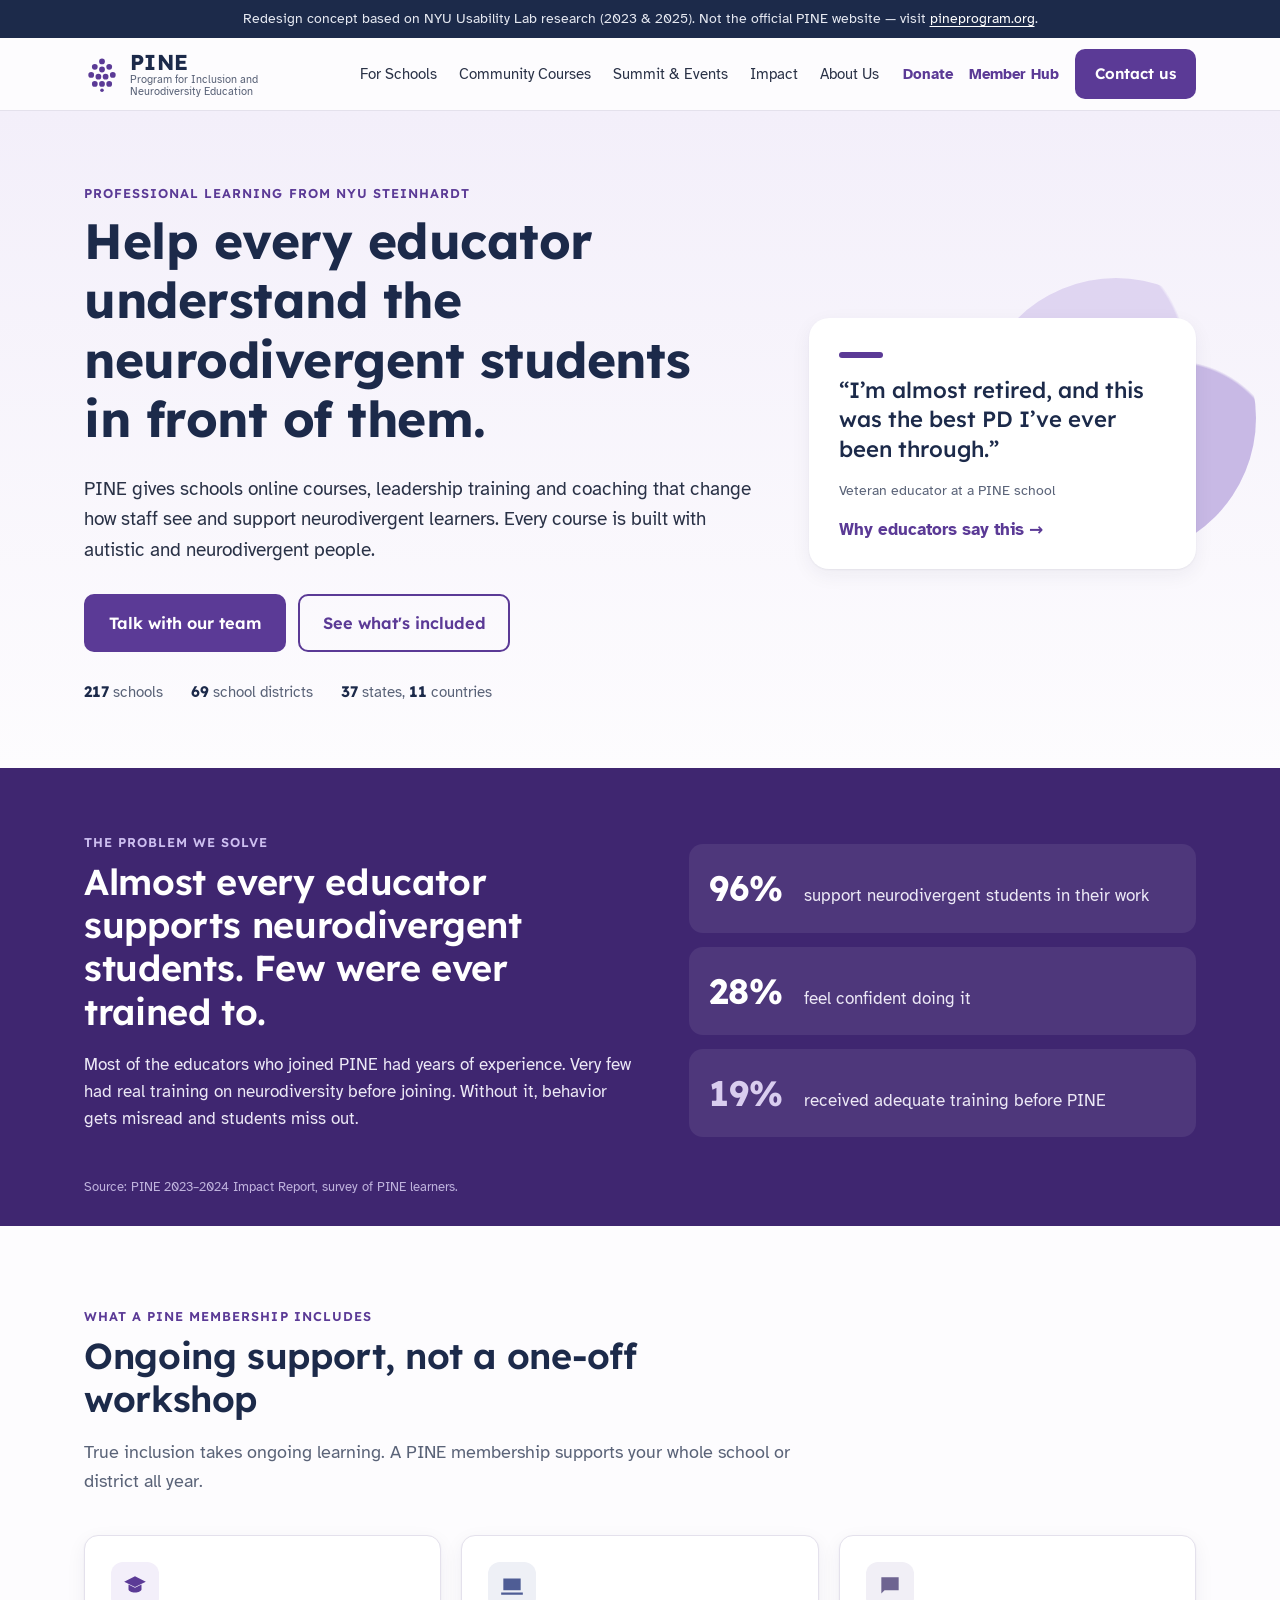
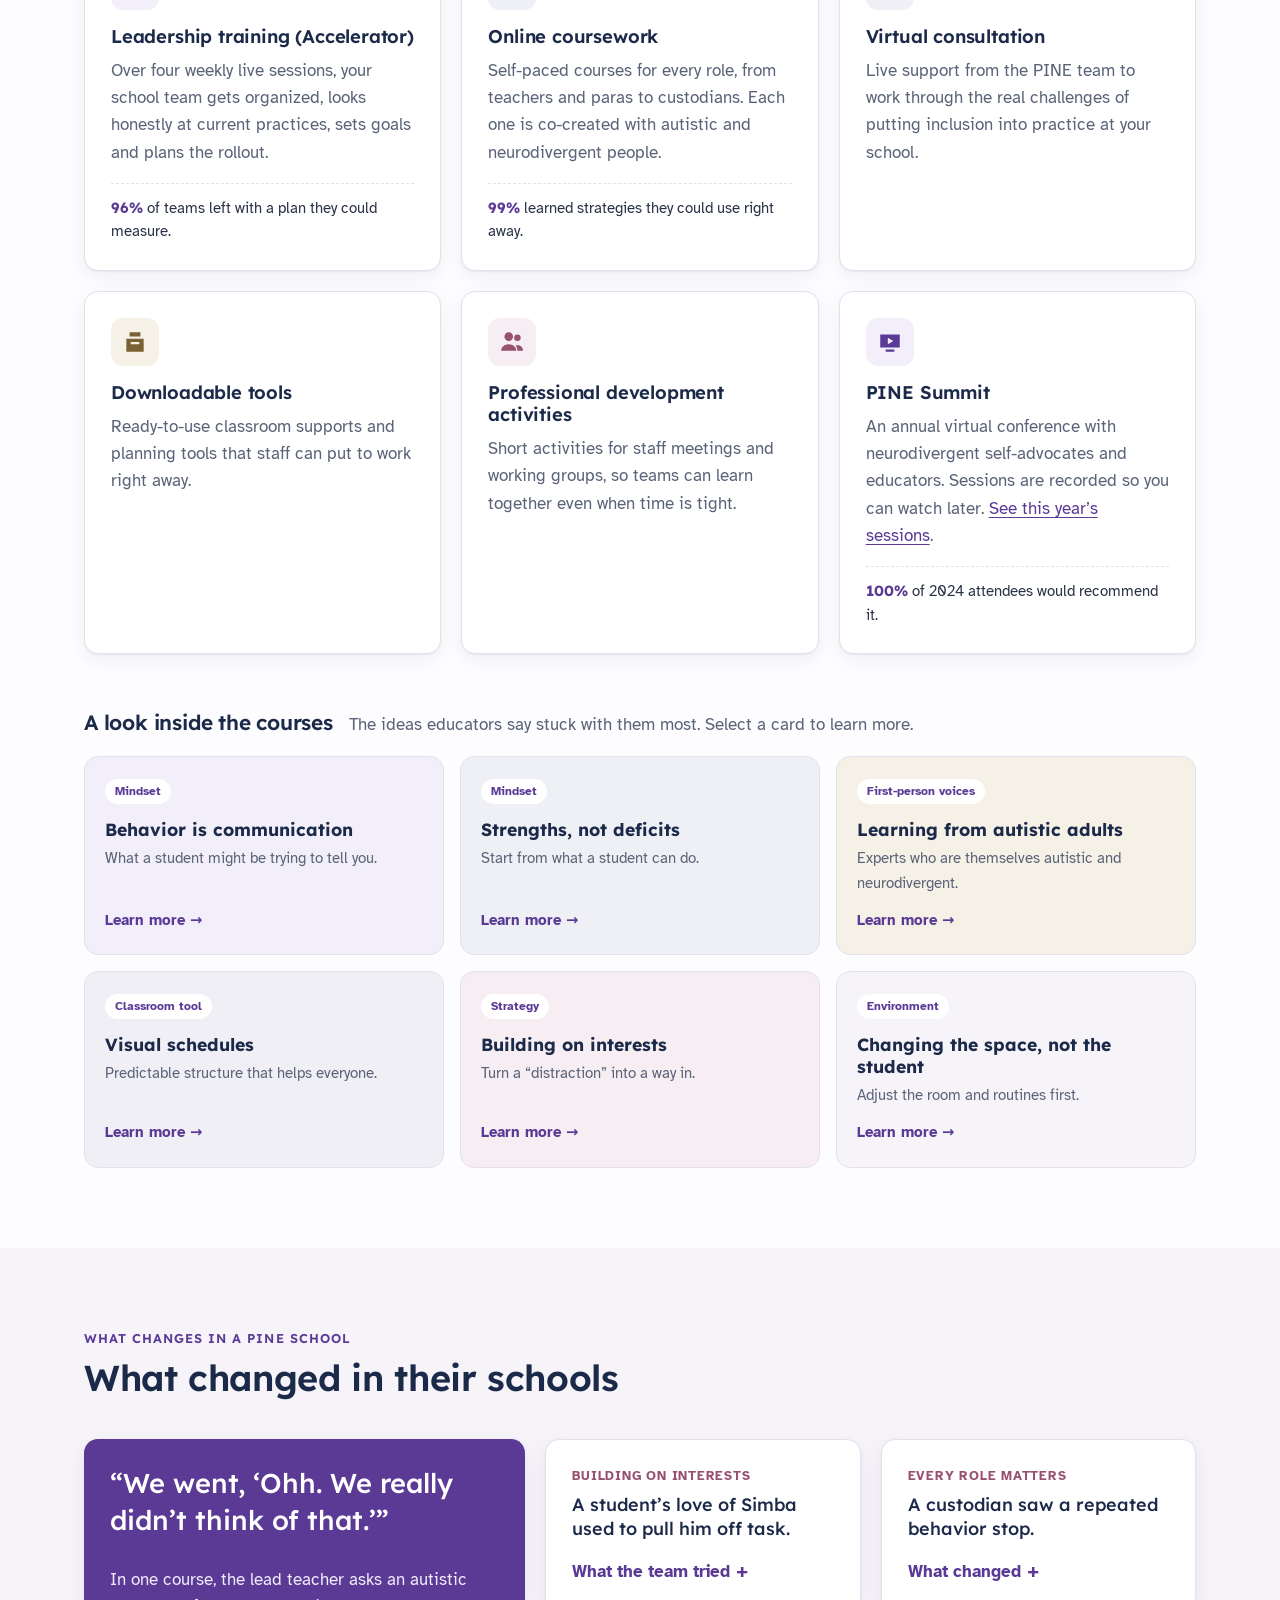
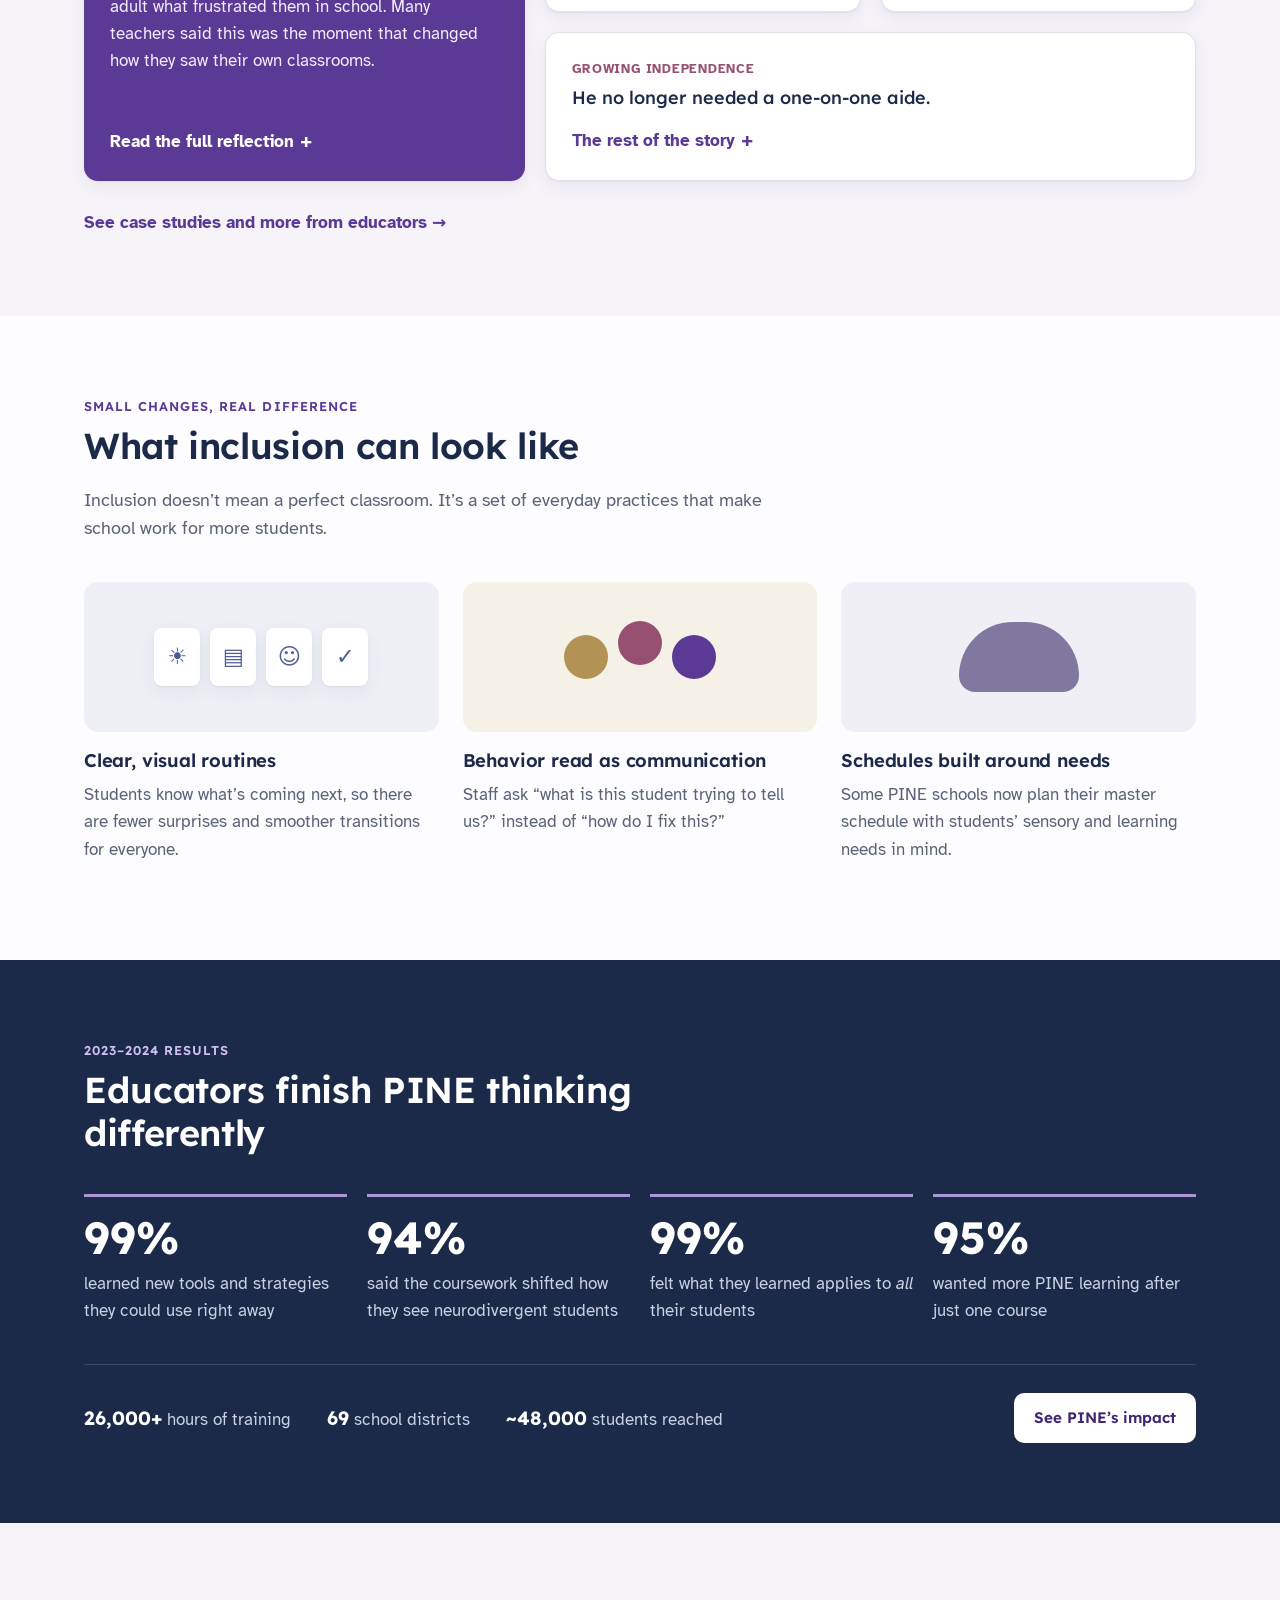
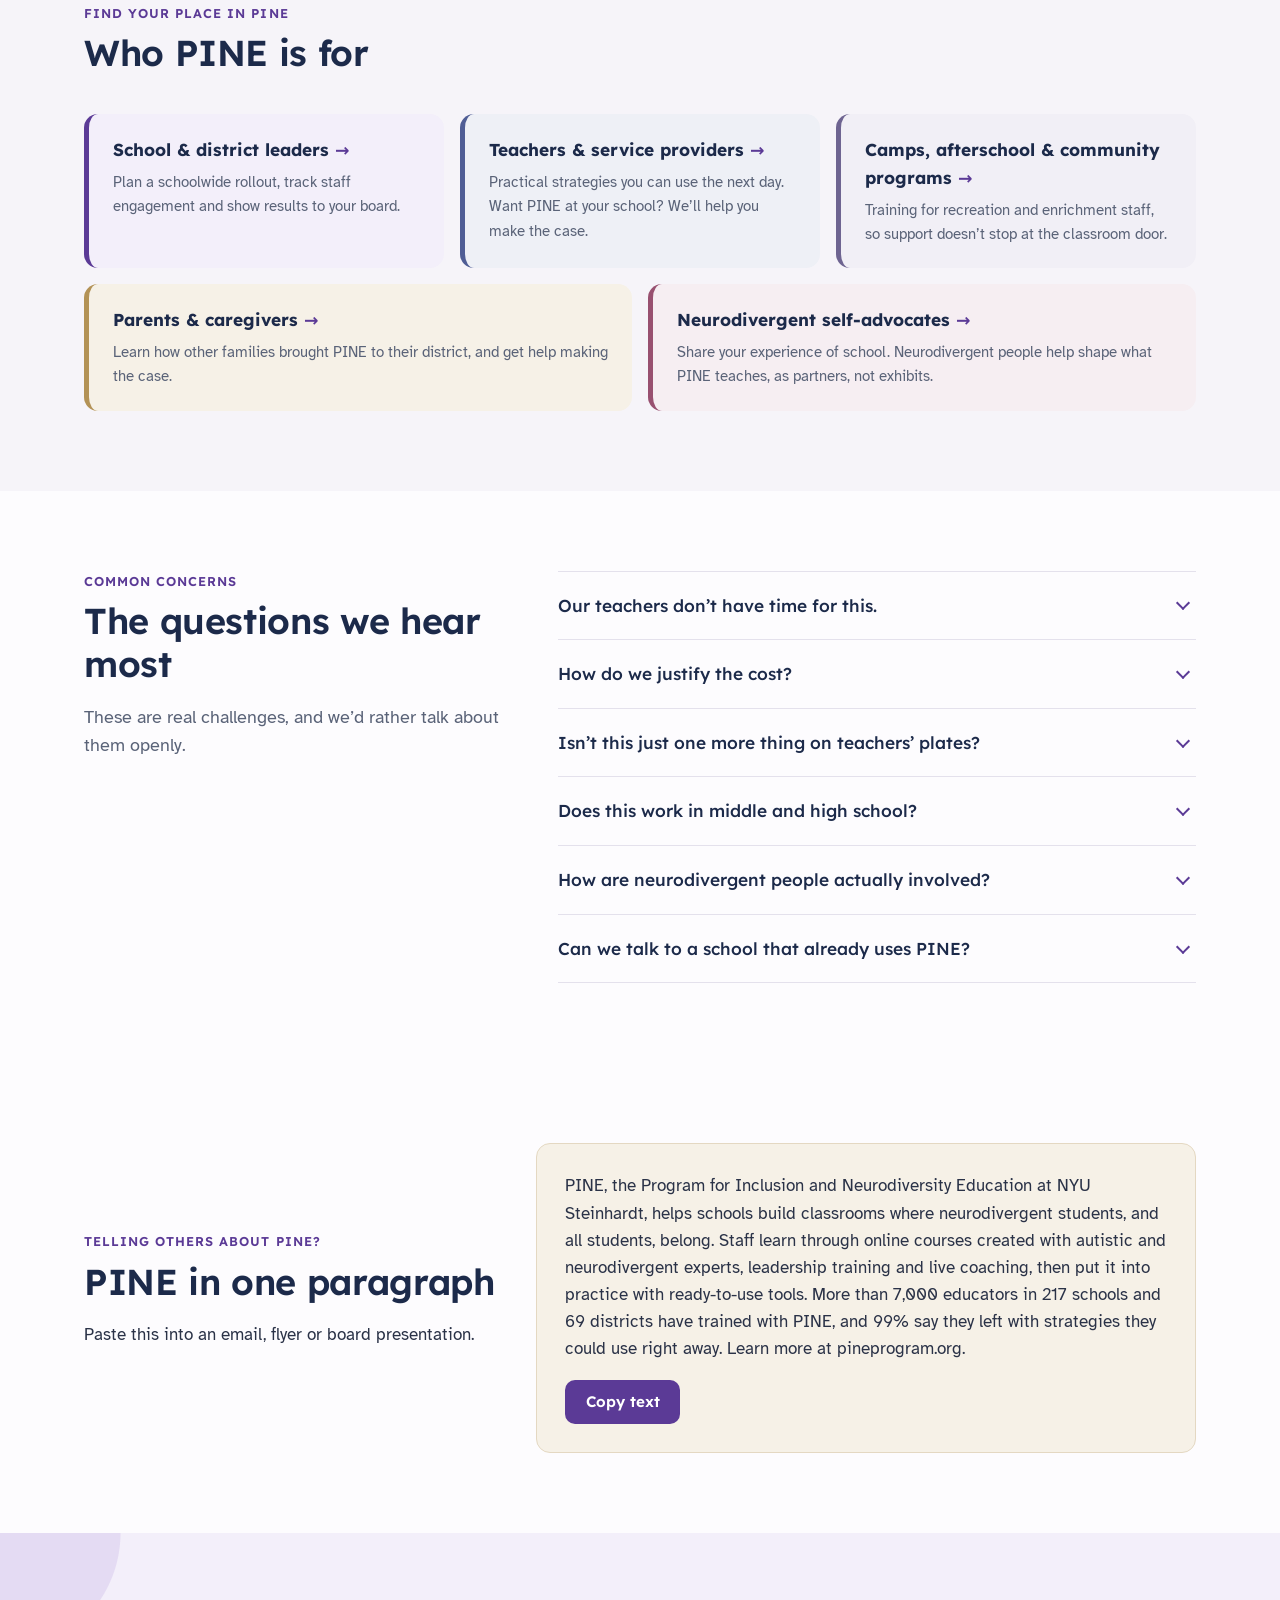
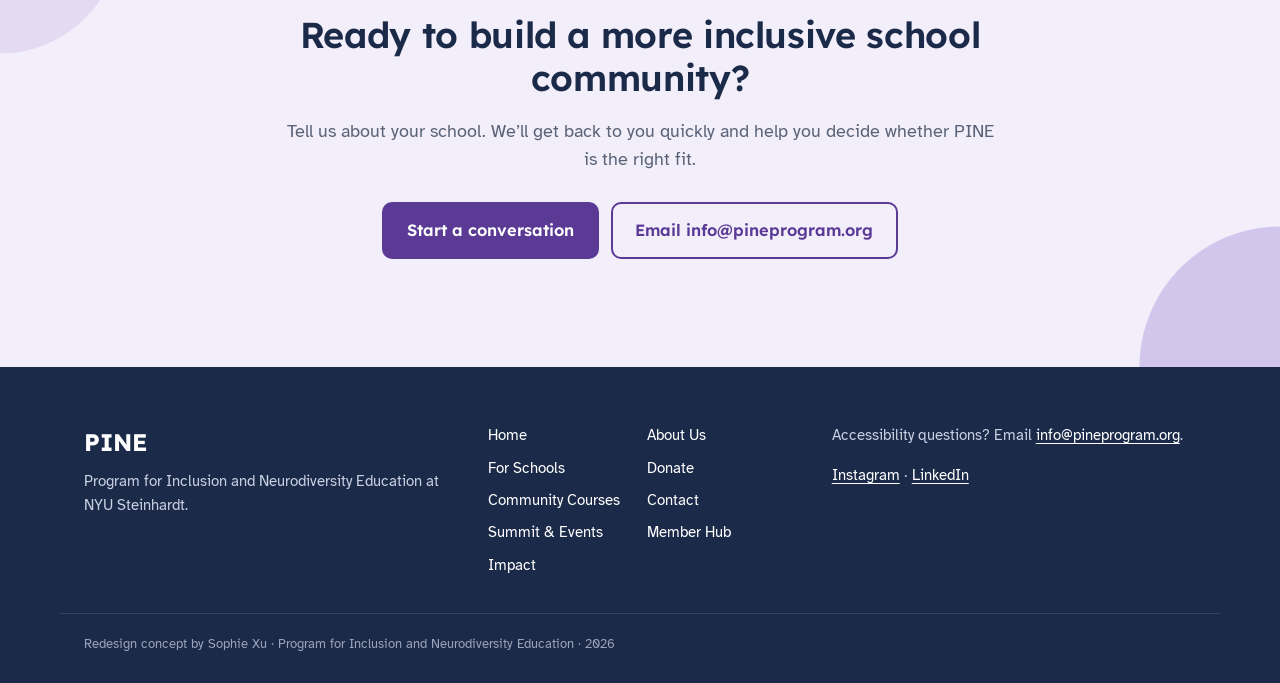
==== commit d89087fe: "Replace green accents, Title Case nav/footer, simpler footer note, larger hero quote Co-Authored-By:" ====
--- a/index.html
+++ b/index.html
@@ -41,7 +41,7 @@
           <li><a href="community.html">Community Courses</a></li>
           <li><a href="summit.html">Summit &amp; Events</a></li>
           <li><a href="impact.html">Impact</a></li>
-          <li><a href="about.html">About</a></li>
+          <li><a href="about.html">About Us</a></li>
         </ul>
         <div class="nav-actions">
           <a class="link-quiet" href="donate.html">Donate</a>
@@ -472,9 +472,9 @@
           <li><a href="index.html">Home</a></li>
           <li><a href="accelerator.html">For Schools</a></li>
           <li><a href="community.html">Community Courses</a></li>
-          <li><a href="summit.html">Summit &amp; events</a></li>
+          <li><a href="summit.html">Summit &amp; Events</a></li>
           <li><a href="impact.html">Impact</a></li>
-          <li><a href="about.html">About us</a></li>
+          <li><a href="about.html">About Us</a></li>
           <li><a href="donate.html">Donate</a></li>
           <li><a href="contact.html">Contact</a></li>
           <li><a href="https://pine.kdp.io/">Member Hub</a></li>
@@ -485,7 +485,7 @@
         <p class="social"><a href="https://www.instagram.com/pineprogram">Instagram</a> · <a href="https://www.linkedin.com/company/pineprogram">LinkedIn</a></p>
       </div>
     </div>
-    <p class="wrap footer-note">Redesign concept by Sophie Xu, based on NYU Usability Lab research. Statistics are from the PINE 2023–2024 Impact Report.</p>
+    <p class="wrap footer-note">Redesign concept by Sophie Xu · Program for Inclusion and Neurodiversity Education · 2026</p>
   </footer>
 
   <script src="site.js"></script>
--- a/styles.css
+++ b/styles.css
@@ -14,8 +14,8 @@
   --tint: #f6f4f9;
   --blue: #4f5d95;
   --blue-tint: #eef0f6;
-  --green: #3f7258;
-  --green-tint: #edf3ef;
+  --green: #6e6491;
+  --green-tint: #f1eff6;
   --yellow: #b39256;
   --yellow-tint: #f6f1e7;
   --red: #985070;
@@ -110,17 +110,17 @@
 
 /* Hero */
 .hero { position: relative; isolation: isolate; padding: 72px 0 64px; background: linear-gradient(180deg, var(--purple-tint) 0%, var(--bg) 100%); overflow: hidden; }
-.hero-grid { display: grid; grid-template-columns: minmax(0, 1.9fr) minmax(0, 1fr); gap: 48px; align-items: center; }
+.hero-grid { display: grid; grid-template-columns: minmax(0, 1.75fr) minmax(0, 1fr); gap: 48px; align-items: center; }
 .hero-copy h1 { text-wrap: balance; }
 .lead { font-size: 1.2rem; color: var(--ink); max-width: 36em; }
 .hero-ctas { display: flex; flex-wrap: wrap; gap: 12px; margin: 28px 0; }
 .trust { display: flex; flex-wrap: wrap; gap: 8px 28px; list-style: none; padding: 0; margin: 0; color: var(--muted); font-size: .95rem; }
 .trust strong { color: var(--navy); font-family: var(--font-head); }
 
-.hero-quote { position: relative; margin: 0; background: #fff; border-radius: 20px; padding: 28px 26px 22px; box-shadow: var(--shadow); }
+.hero-quote { position: relative; margin: 0; background: #fff; border-radius: 20px; padding: 34px 30px 26px; box-shadow: var(--shadow); }
 .hero-quote .blob { position: absolute; z-index: -1; inset: -40px -60px auto auto; width: 280px; height: 280px; border-radius: 50%; background: radial-gradient(circle at 30% 30%, #ddd2f1 0 45%, transparent 46%), radial-gradient(circle at 70% 70%, #c3b3e3 0 40%, transparent 41%); opacity: .9; }
 .hero-quote blockquote { margin: 0 0 14px; }
-.hero-quote blockquote p { font-family: var(--font-head); font-size: 1.25rem; line-height: 1.35; color: var(--navy); font-weight: 500; margin: 0; }
+.hero-quote blockquote p { font-family: var(--font-head); font-size: 1.38rem; line-height: 1.35; color: var(--navy); font-weight: 500; margin: 0; }
 .hero-quote blockquote p::before { content: ""; display: block; width: 44px; height: 6px; border-radius: 3px; background: var(--purple); margin-bottom: 18px; }
 .hero-quote figcaption { color: var(--muted); font-size: .9rem; margin-bottom: 14px; }
 .quote-more { font-weight: 700; text-decoration: none; }
@@ -332,7 +332,7 @@
 @media (max-width: 420px) { .fact-card > div { grid-template-columns: 1fr; gap: 2px; } }
 
 .pill-list { list-style: none; margin: 0; padding: 0; display: flex; flex-wrap: wrap; gap: 8px; }
-.pill-list li { background: var(--green-tint); color: #1f5e3d; border-radius: 99px; padding: 6px 14px; font-size: .92rem; font-weight: 700; }
+.pill-list li { background: var(--green-tint); color: #4a3f6e; border-radius: 99px; padding: 6px 14px; font-size: .92rem; font-weight: 700; }
 
 .steps { list-style: none; margin: 0; padding: 0; display: grid; grid-template-columns: repeat(4, 1fr); gap: 20px; }
 .step { background: #fff; border: 1px solid var(--line); border-radius: var(--radius); padding: 26px 22px; box-shadow: var(--shadow); }
@@ -358,7 +358,7 @@
 .date-card.is-full { border-top-color: var(--line); background: var(--tint); box-shadow: none; }
 .date-top { display: flex; justify-content: space-between; align-items: center; gap: 12px; margin-bottom: 8px; }
 .date-top h3 { margin: 0; }
-.badge { font-size: .78rem; font-weight: 700; padding: 3px 10px; border-radius: 99px; background: var(--green-tint); color: #1f5e3d; }
+.badge { font-size: .78rem; font-weight: 700; padding: 3px 10px; border-radius: 99px; background: var(--green-tint); color: #4a3f6e; }
 .badge-full { background: #e6e3ec; color: #4a5266; }
 @media (max-width: 820px) { .date-grid { grid-template-columns: 1fr; } }
 
@@ -494,12 +494,12 @@
 .role-legend { list-style: none; margin: 14px 0 0; padding: 0; display: flex; flex-wrap: wrap; gap: 8px 22px; font-size: .92rem; color: var(--ink); }
 .role-legend i { display: inline-block; width: 11px; height: 11px; border-radius: 2px; margin-right: 6px; }
 .rb1 { background: #3f2670; } .rb2 { background: #5b3a96; } .rb3 { background: #7d61b3; } .rb4 { background: #9d86c9; }
-.rb5 { background: #bcaedc; } .rb6 { background: #3f7258; } .rb7 { background: #9aa39e; }
+.rb5 { background: #bcaedc; } .rb6 { background: #6f7896; } .rb7 { background: #c9c6d1; }
 
 /* Case study cards: place, title, labelled result, how, then the quote */
 .case-cards { list-style: none; margin: 0; padding: 0; display: grid; grid-template-columns: repeat(3, 1fr); gap: 20px; }
 .case-card { height: 100%; display: flex; flex-direction: column; background: #fff; border: 1px solid var(--line); border-top: 5px solid var(--purple); border-radius: var(--radius); padding: 26px; box-shadow: var(--shadow); }
-.case-cards li:nth-child(2) .case-card { border-top-color: var(--green); }
+.case-cards li:nth-child(2) .case-card { border-top-color: #a996d6; }
 .case-cards li:nth-child(3) .case-card { border-top-color: var(--blue); }
 .change-place { font-size: .8rem; font-weight: 700; letter-spacing: .05em; text-transform: uppercase; color: var(--muted); margin: 0 0 8px; }
 .case-card h3 { font-size: 1.2rem; margin-bottom: 16px; }
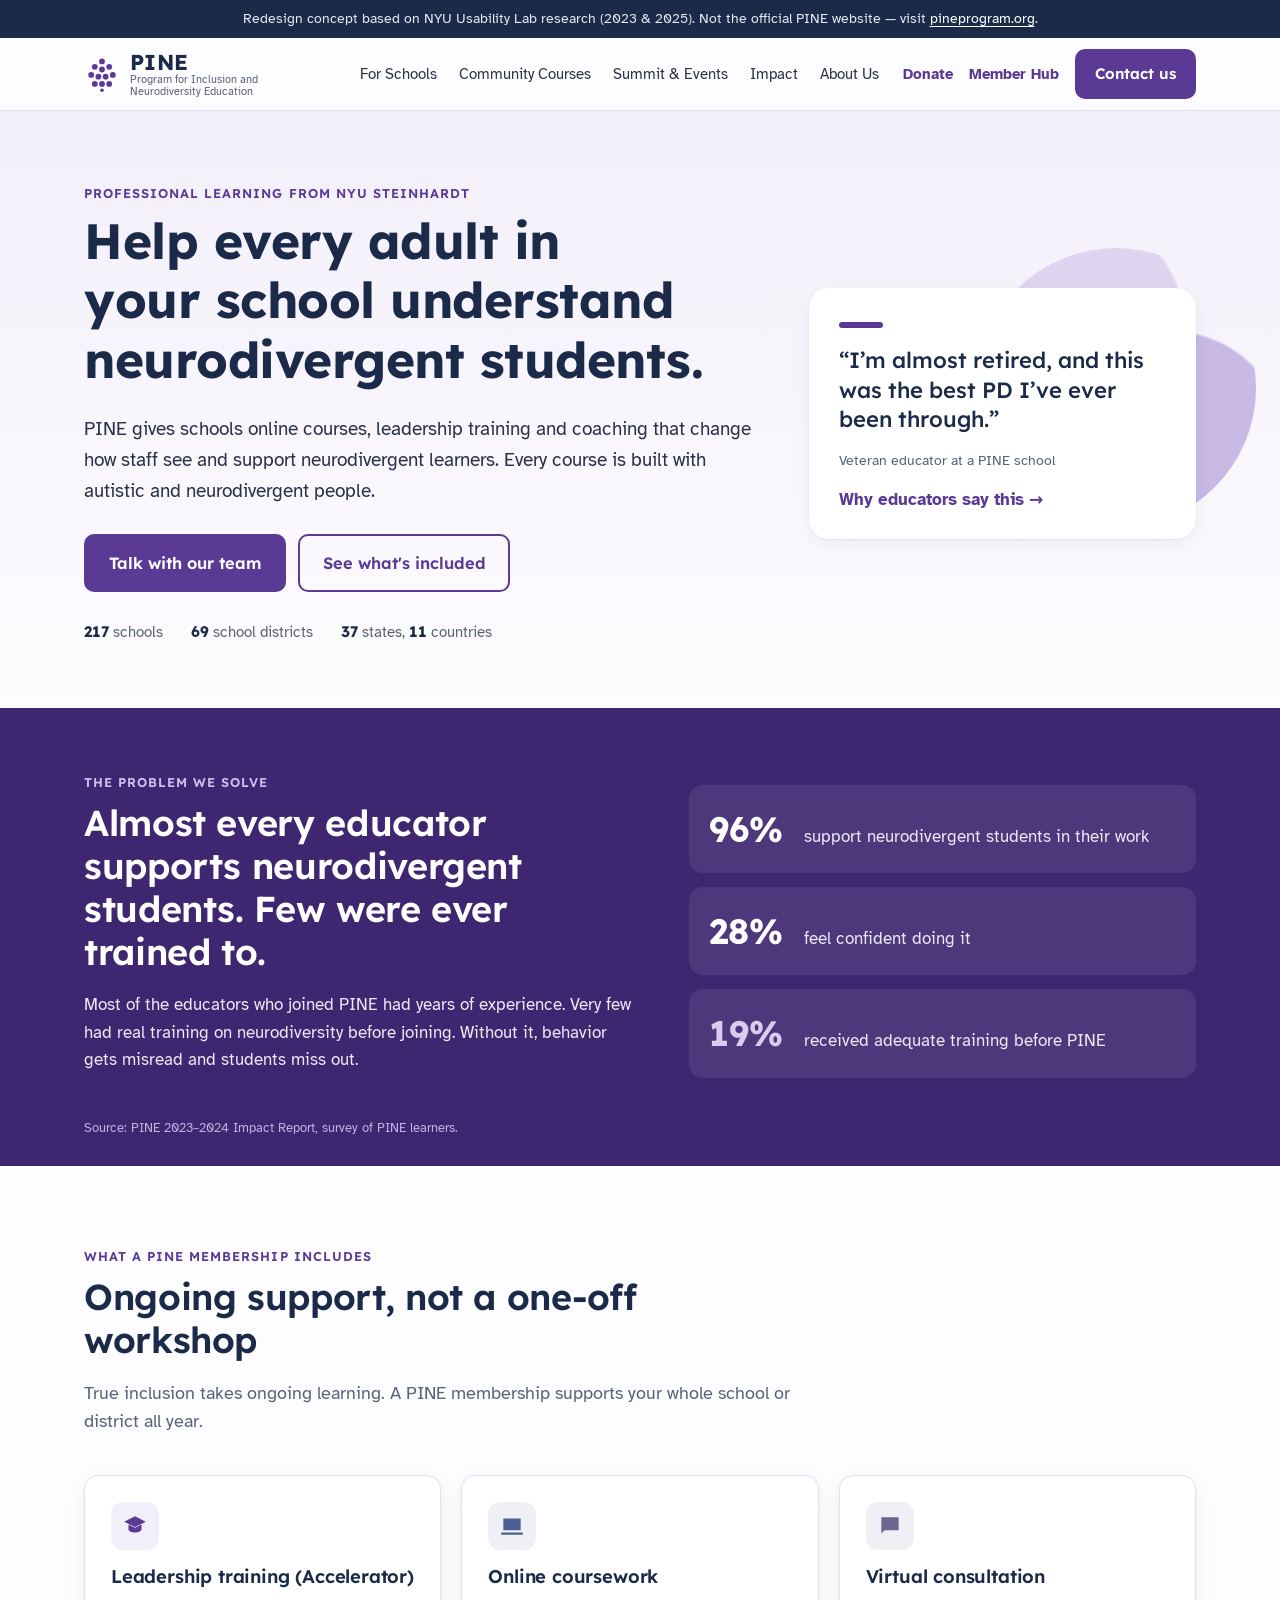
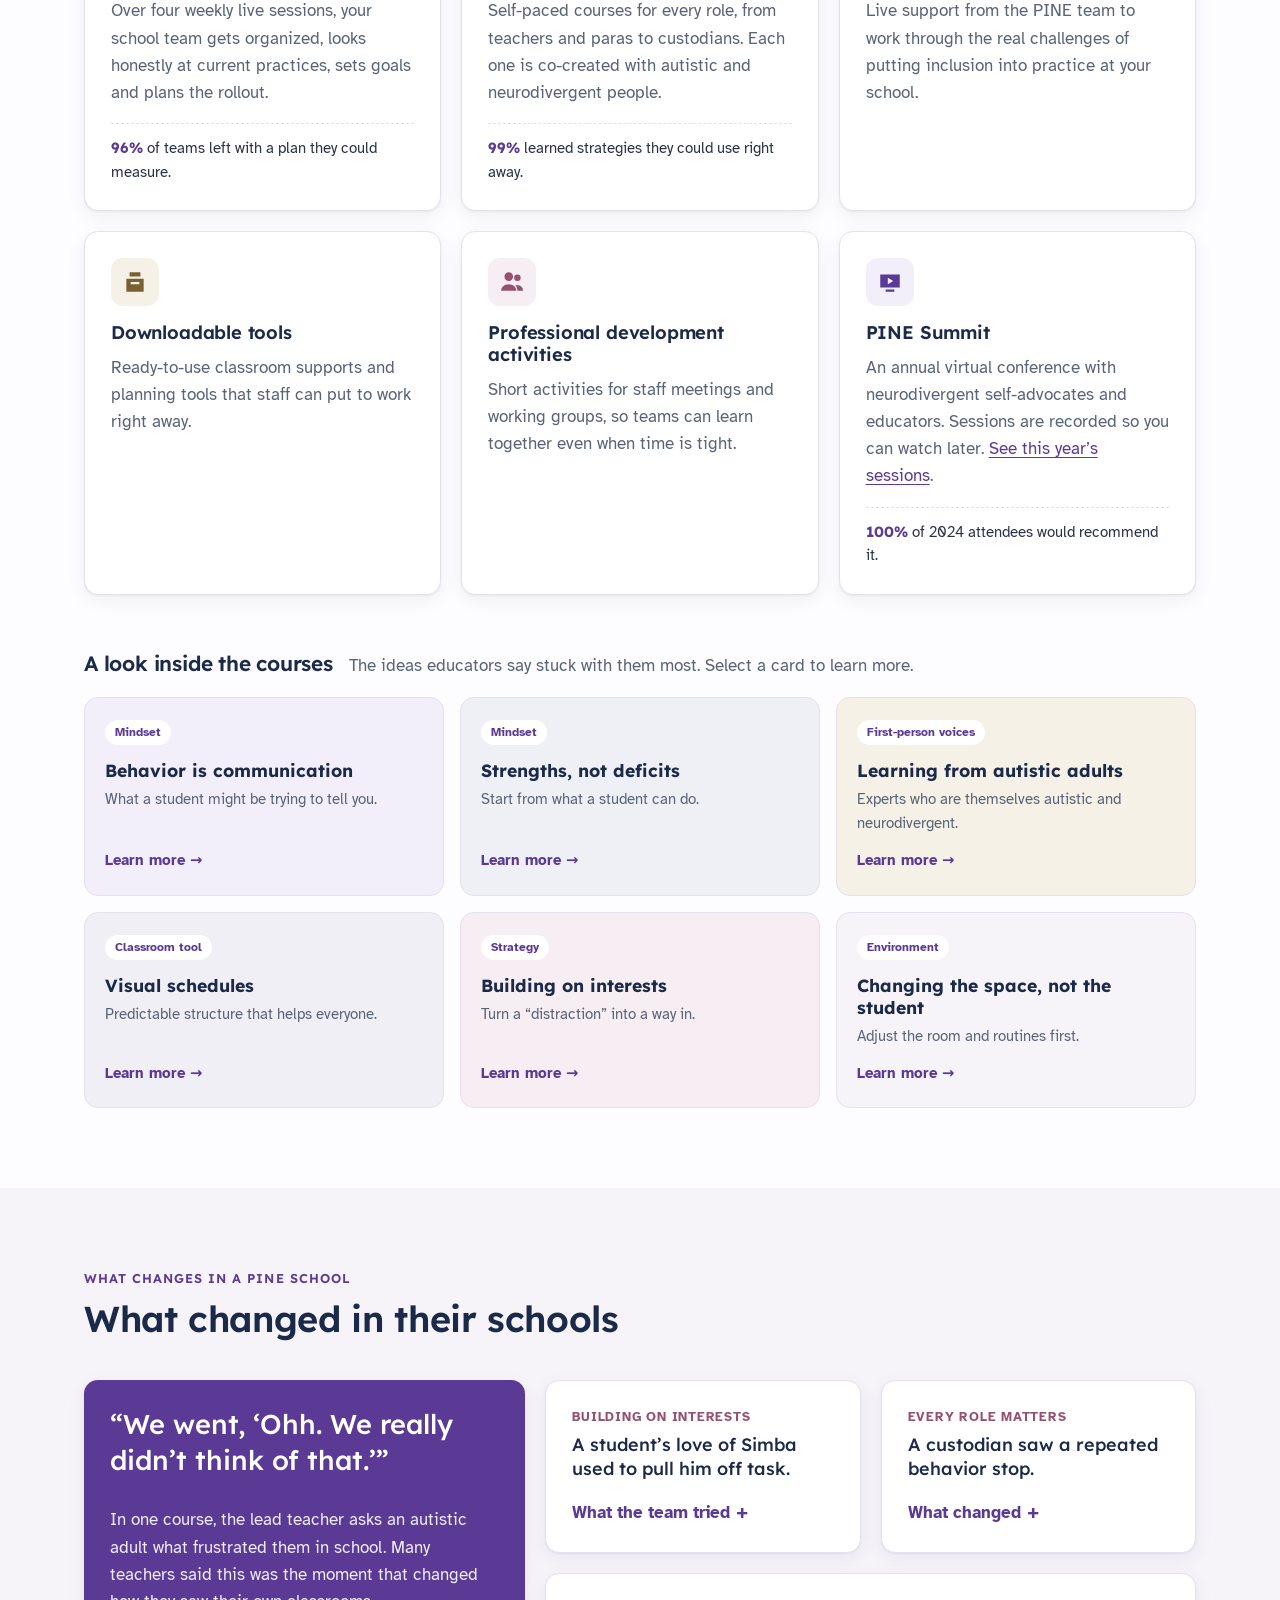
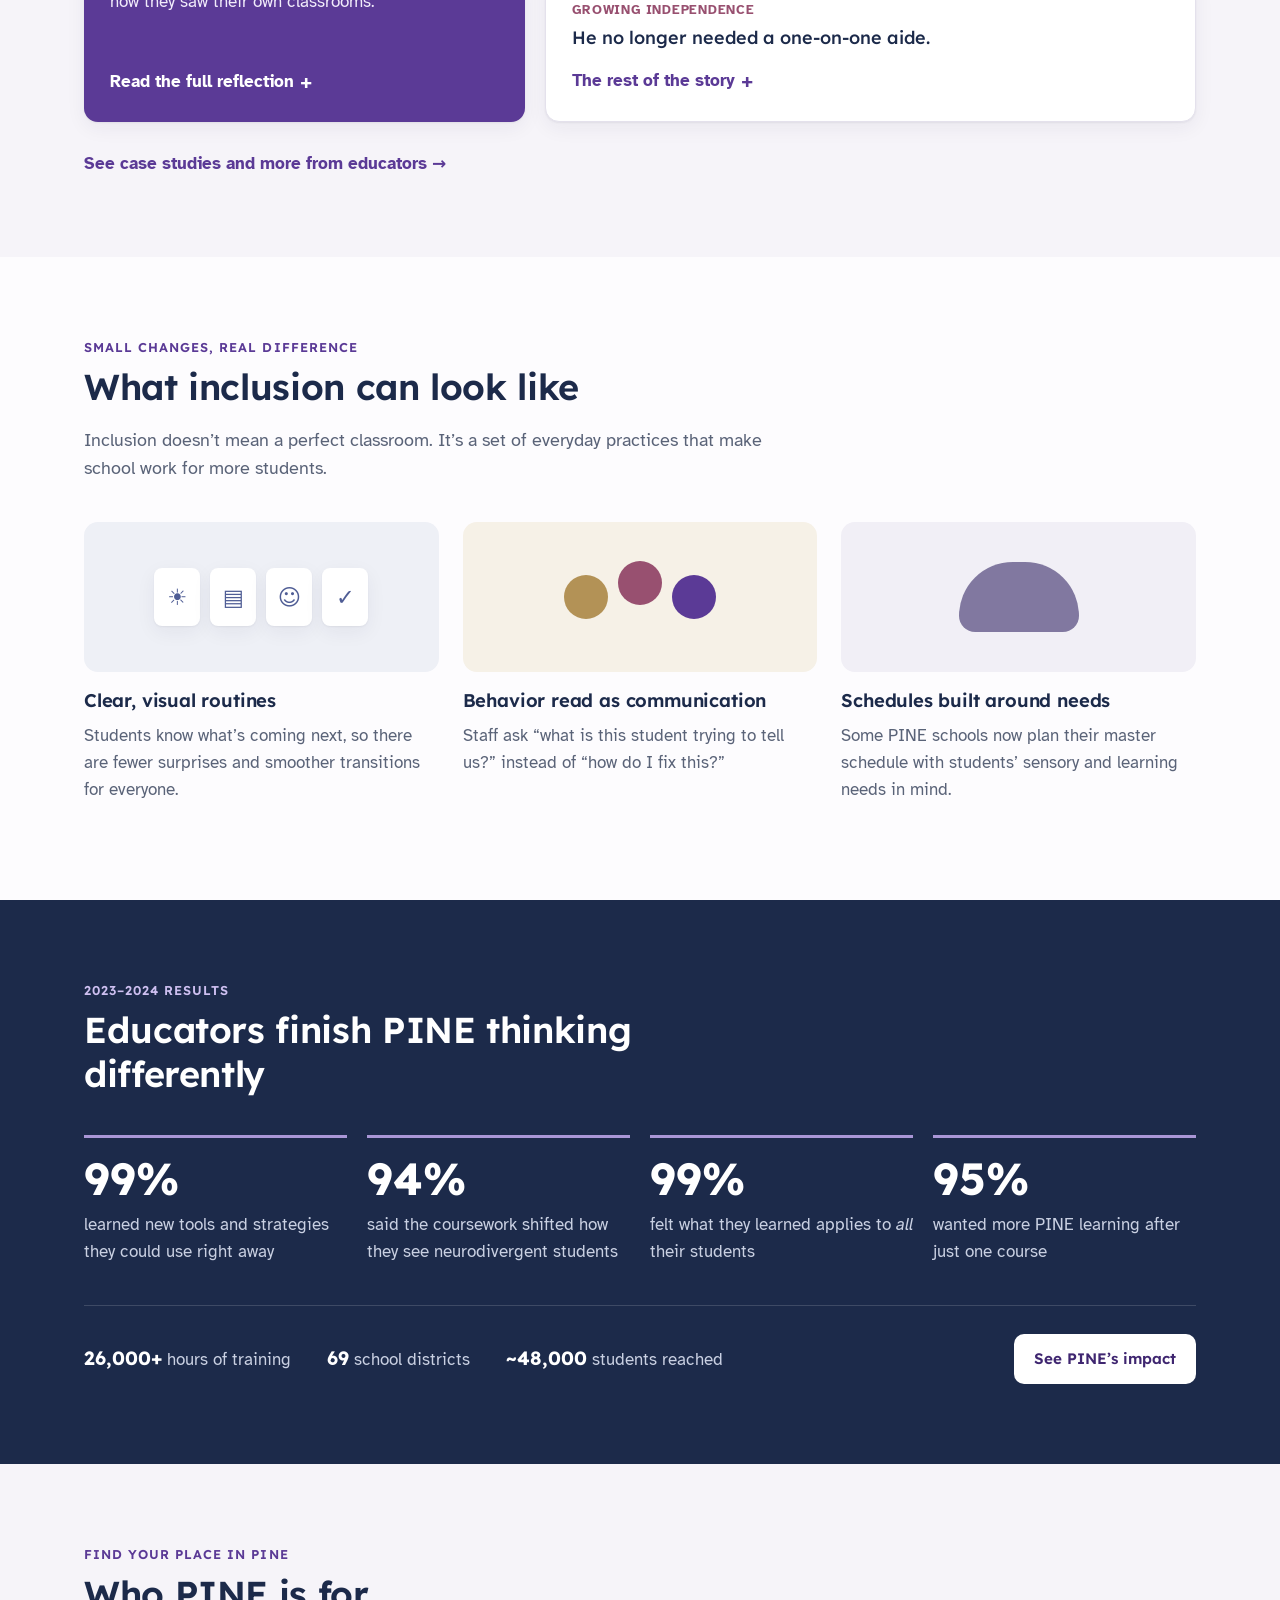
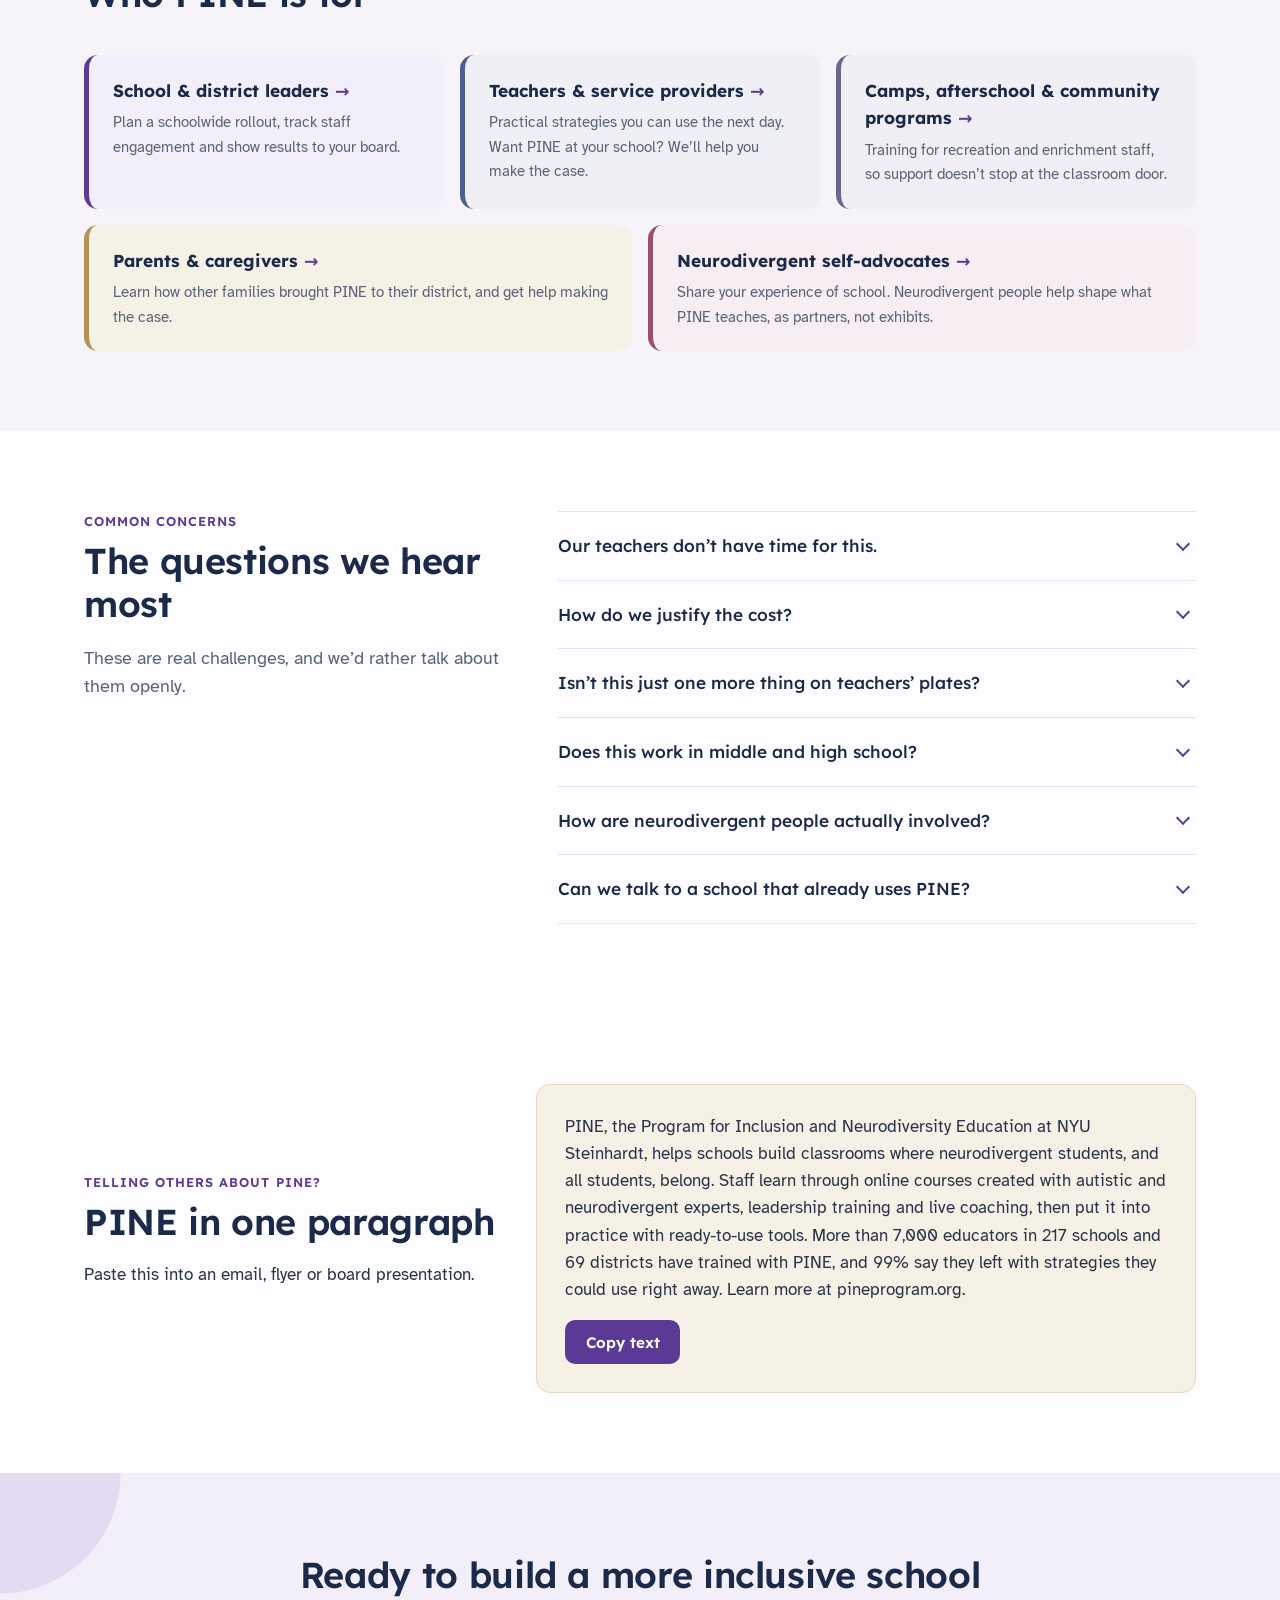
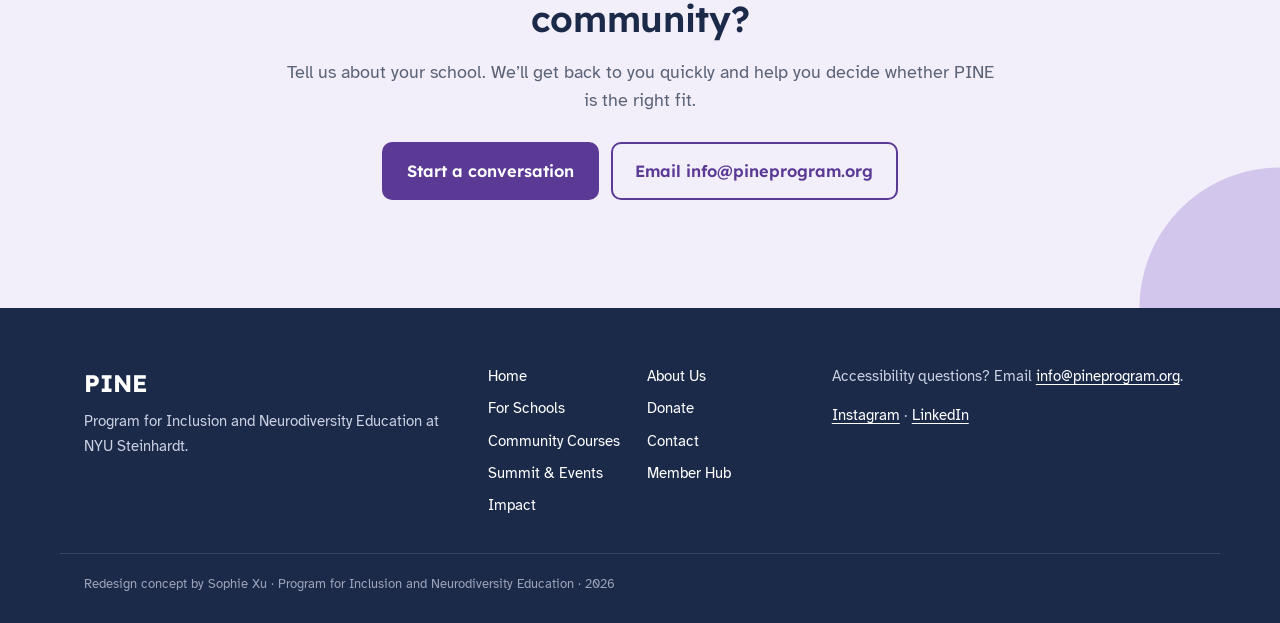
==== commit d406e01e: "New homepage headline Co-Authored-By: Claude Opus 5.5 <noreply@anthropic.com>" ====
--- a/index.html
+++ b/index.html
@@ -59,7 +59,7 @@
       <div class="wrap hero-grid">
         <div class="hero-copy">
           <p class="eyebrow">Professional learning from NYU Steinhardt</p>
-          <h1>Help every educator understand the neurodivergent students in front of them.</h1>
+          <h1>Help every adult in your school understand neurodivergent students.</h1>
           <p class="lead">PINE gives schools online courses, leadership training and coaching that change how staff see and support neurodivergent learners. Every course is built with autistic and neurodivergent people.</p>
           <div class="hero-ctas">
             <a class="btn btn-primary btn-lg" href="contact.html">Talk with our team</a>
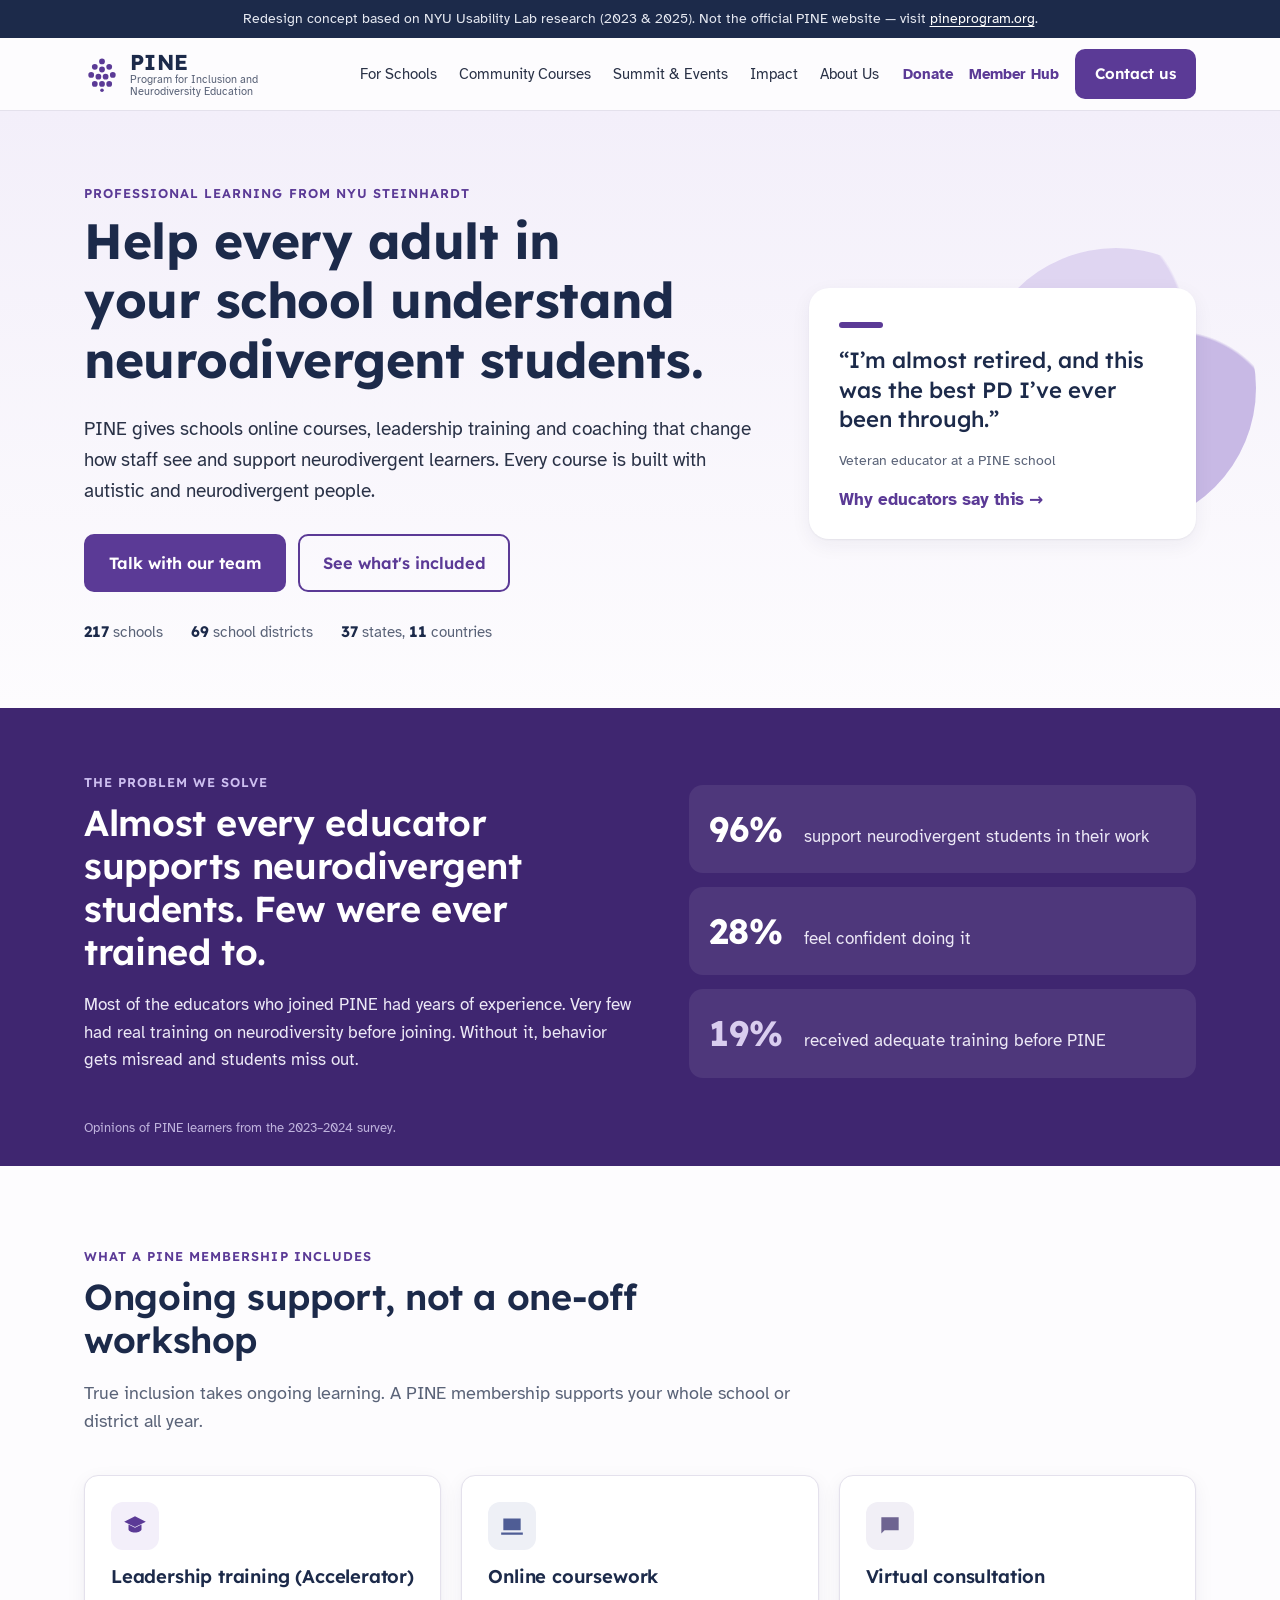
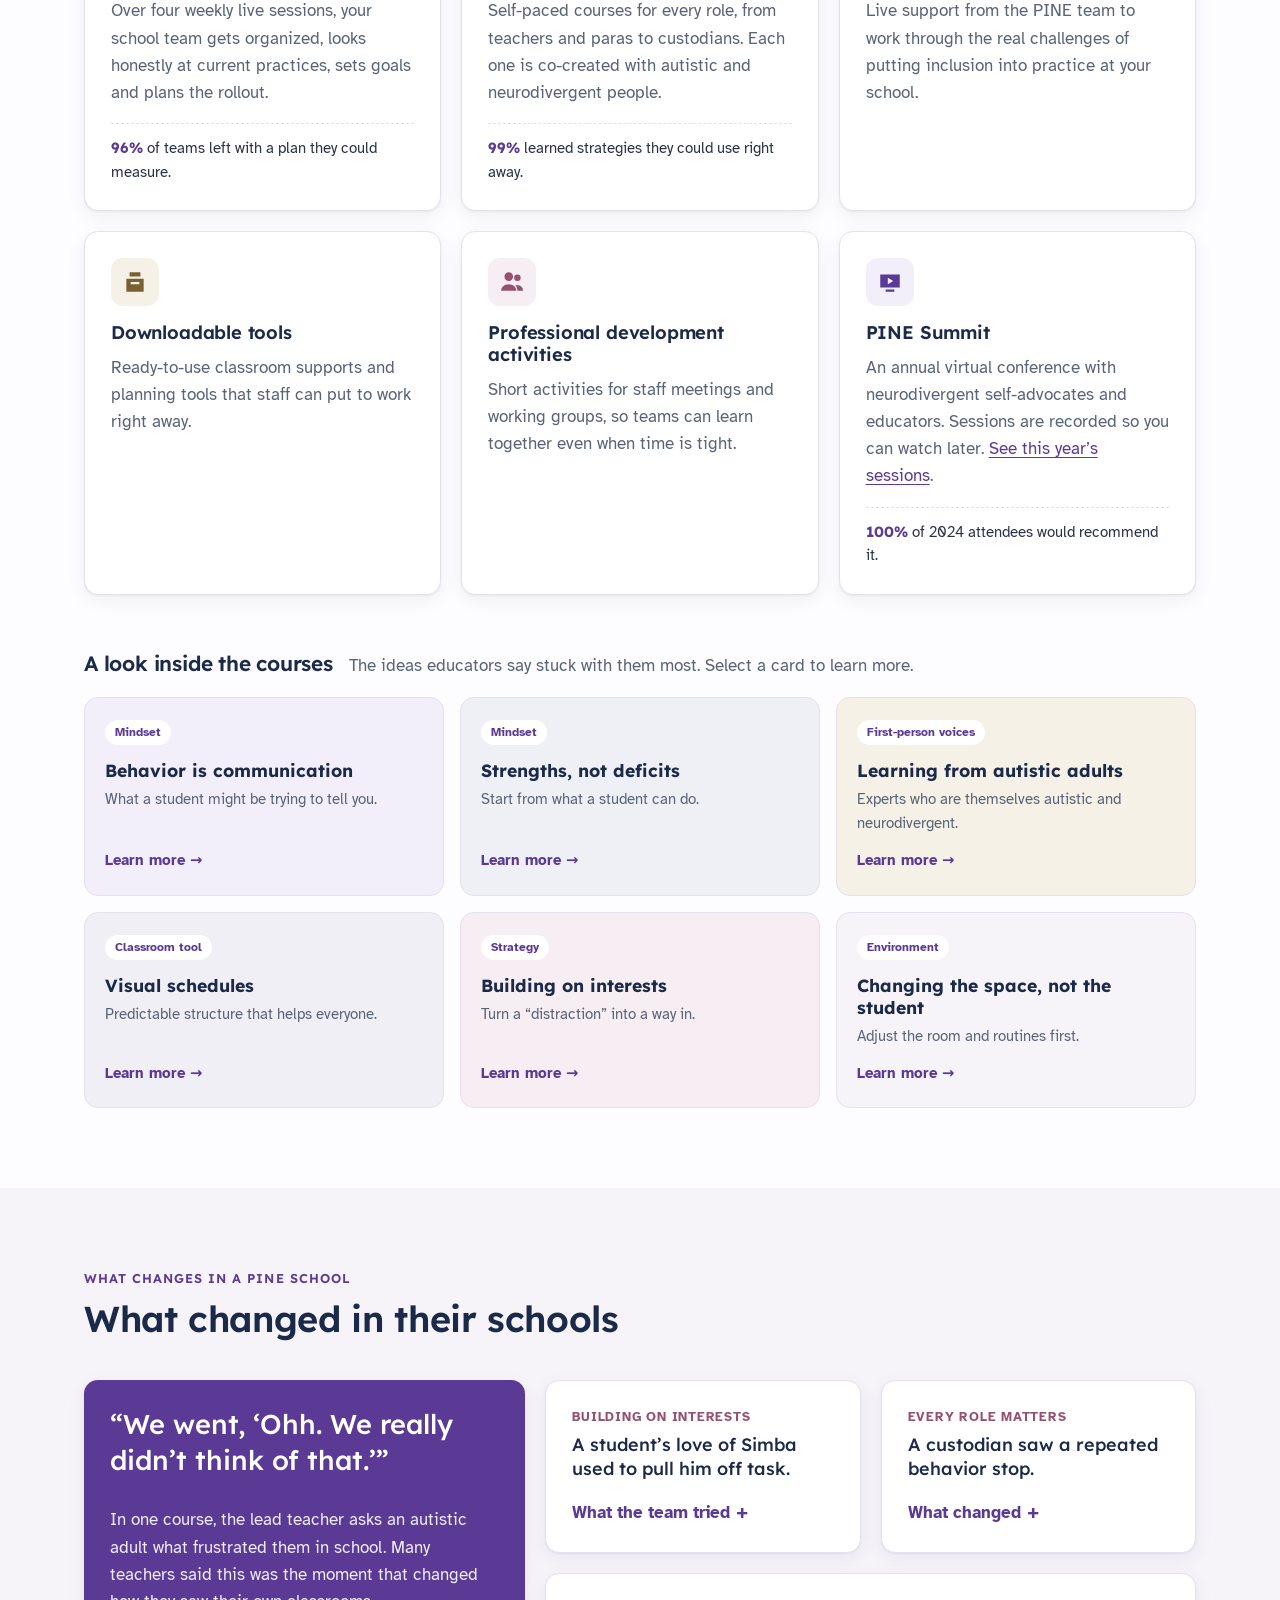
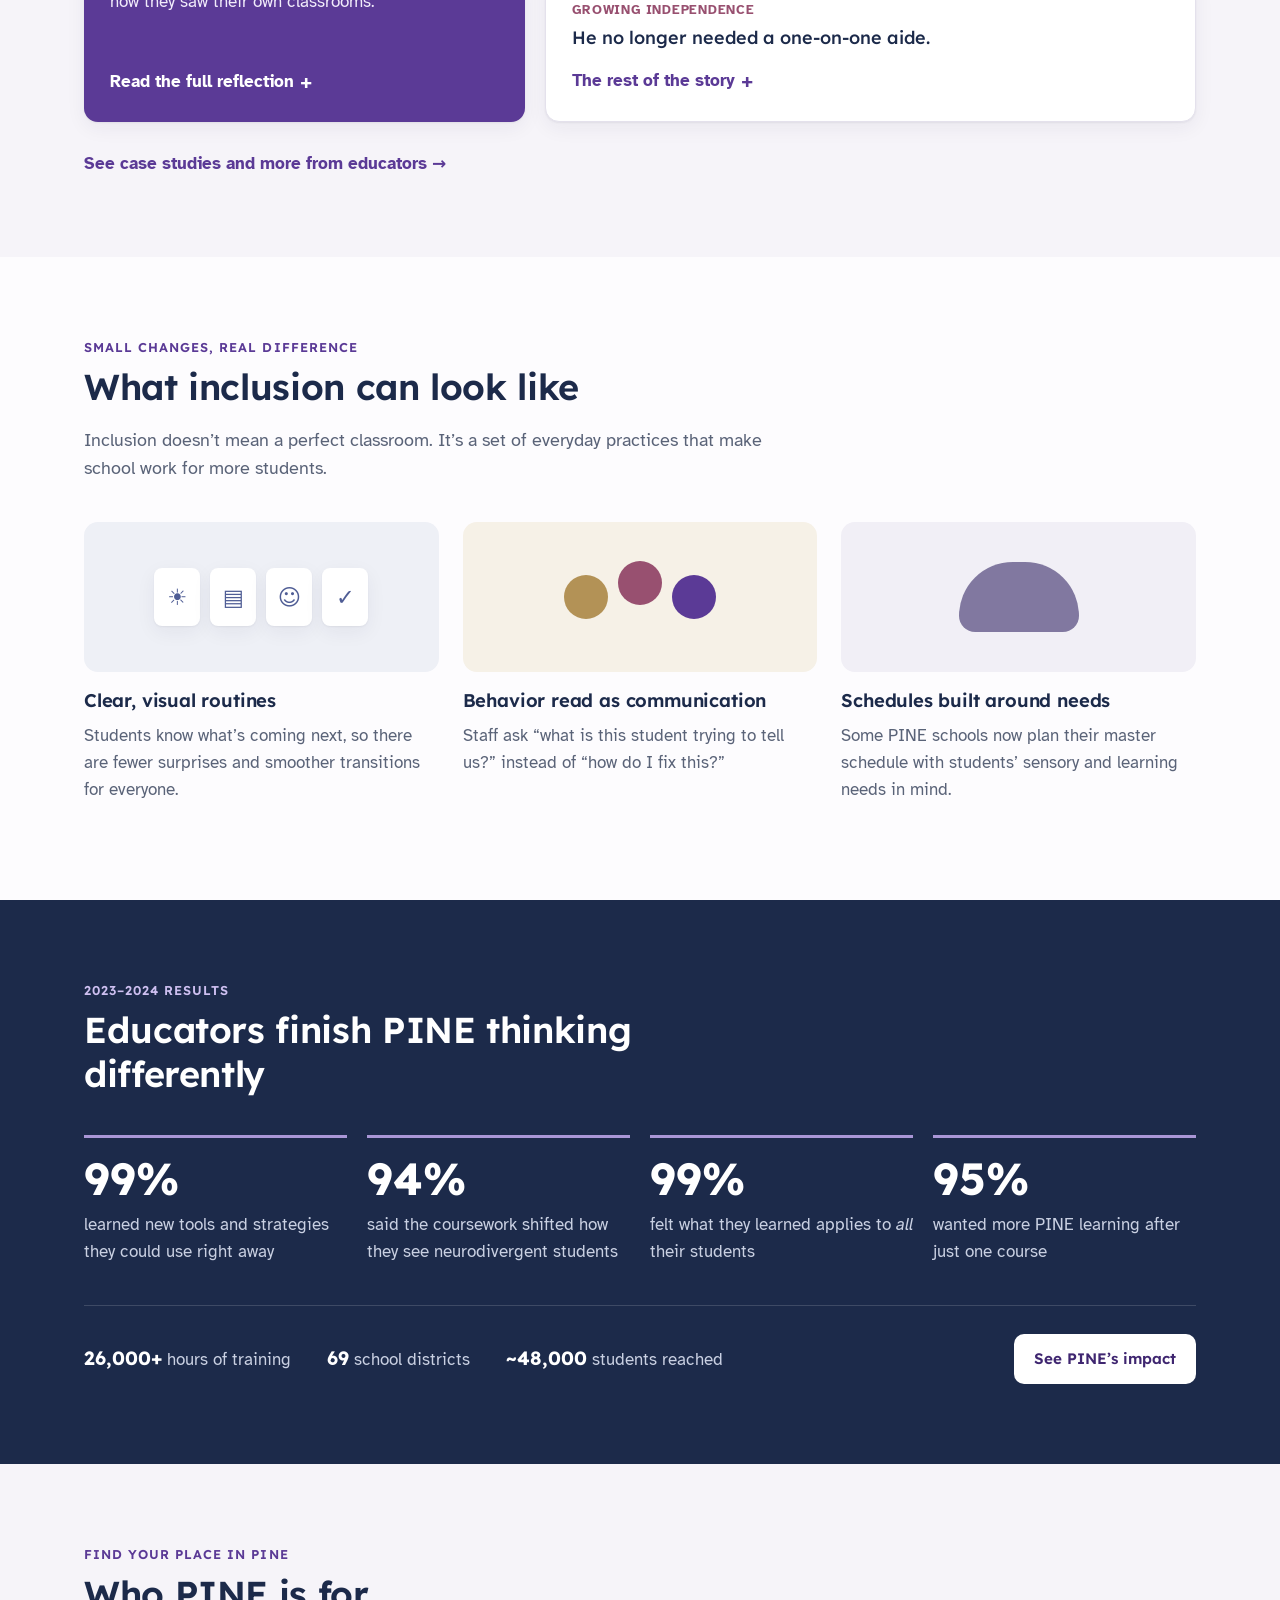
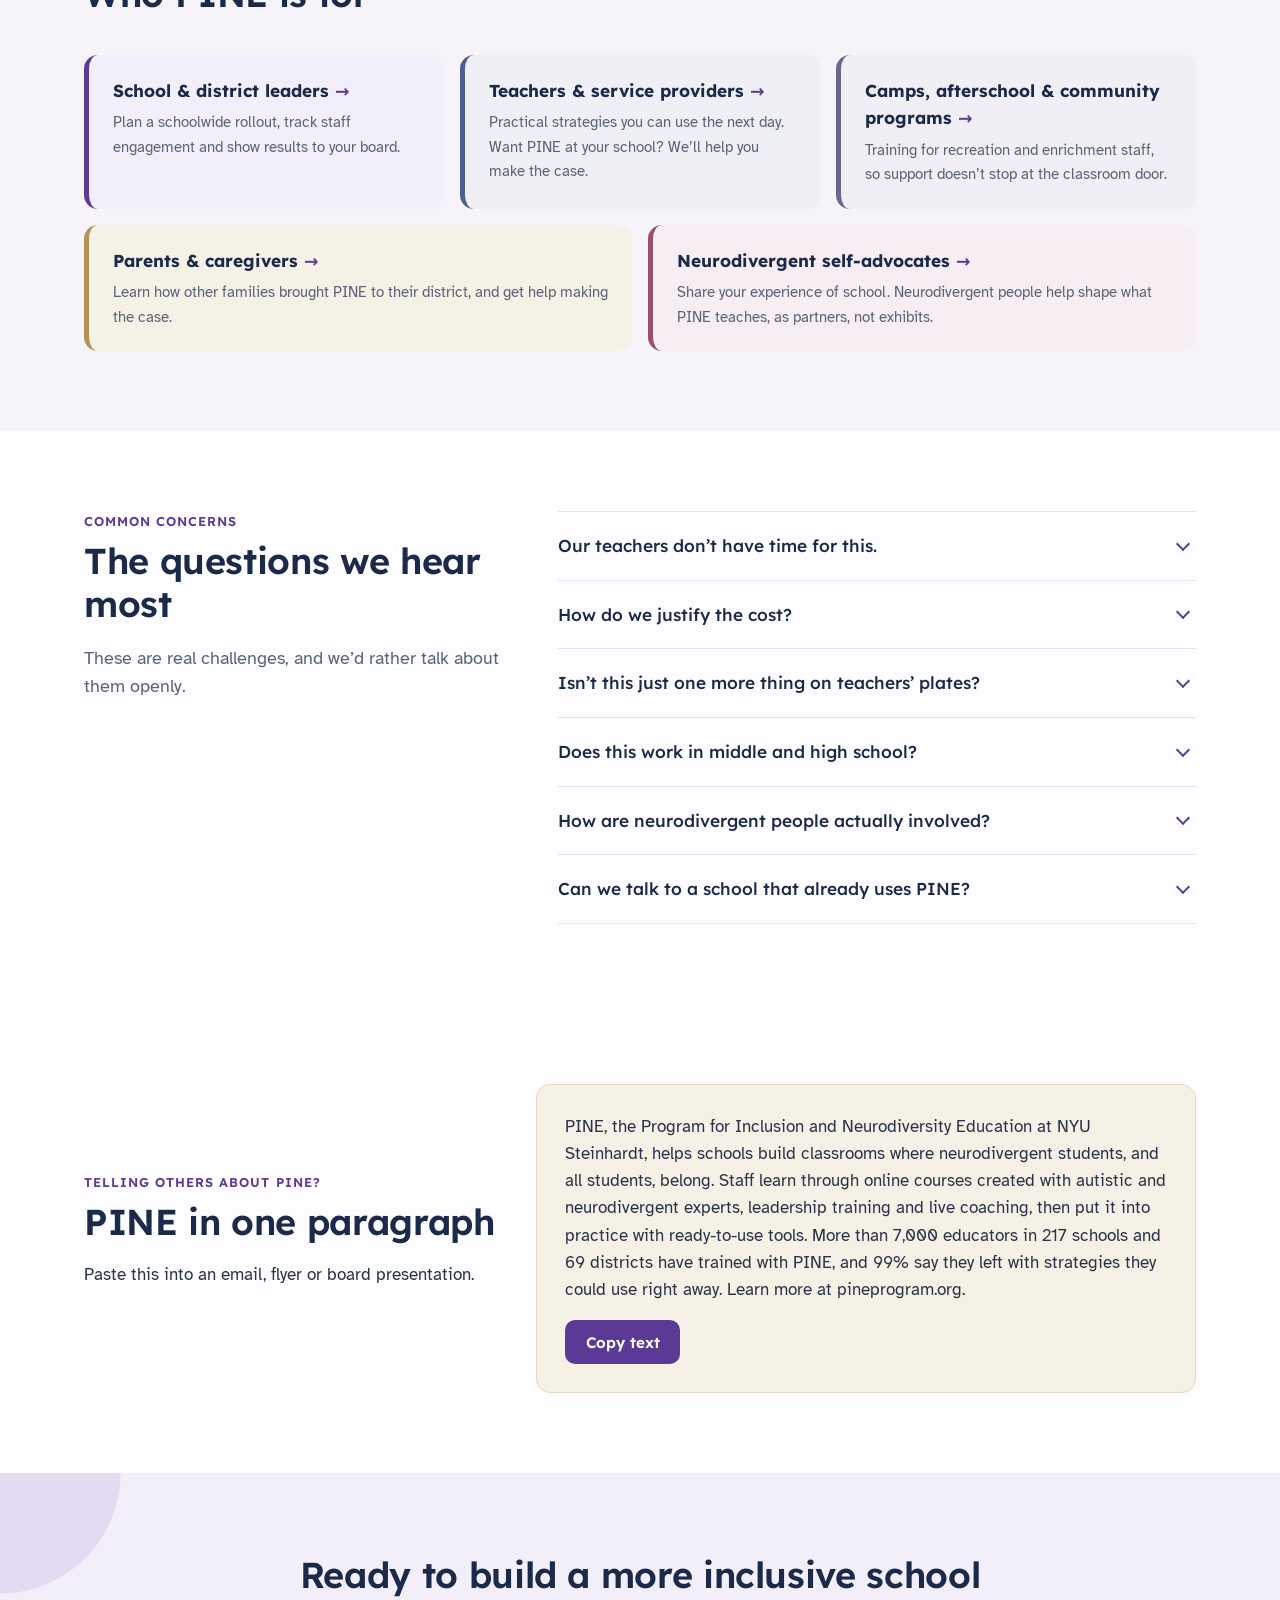
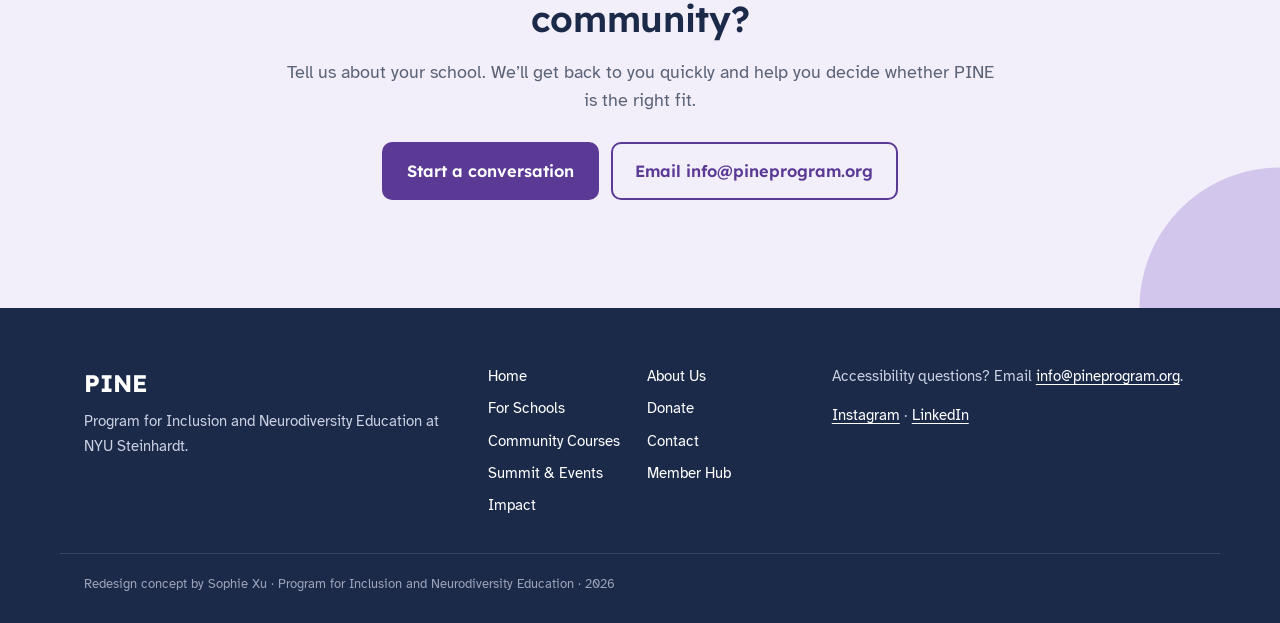
==== commit 4b264657: "Reword survey note under homepage stats Co-Authored-By: Claude Opus 5.5 <noreply@anthropic.com>" ====
--- a/index.html
+++ b/index.html
@@ -97,7 +97,7 @@
           <div><dt>19%</dt><dd>received adequate training before PINE</dd></div>
         </dl>
       </div>
-      <p class="wrap source">Source: PINE 2023–2024 Impact Report, survey of PINE learners.</p>
+      <p class="wrap source">Opinions of PINE learners from the 2023–2024 survey.</p>
     </section>
 
     <!-- WHAT WE OFFER: cards instead of single-sentence accordions -->
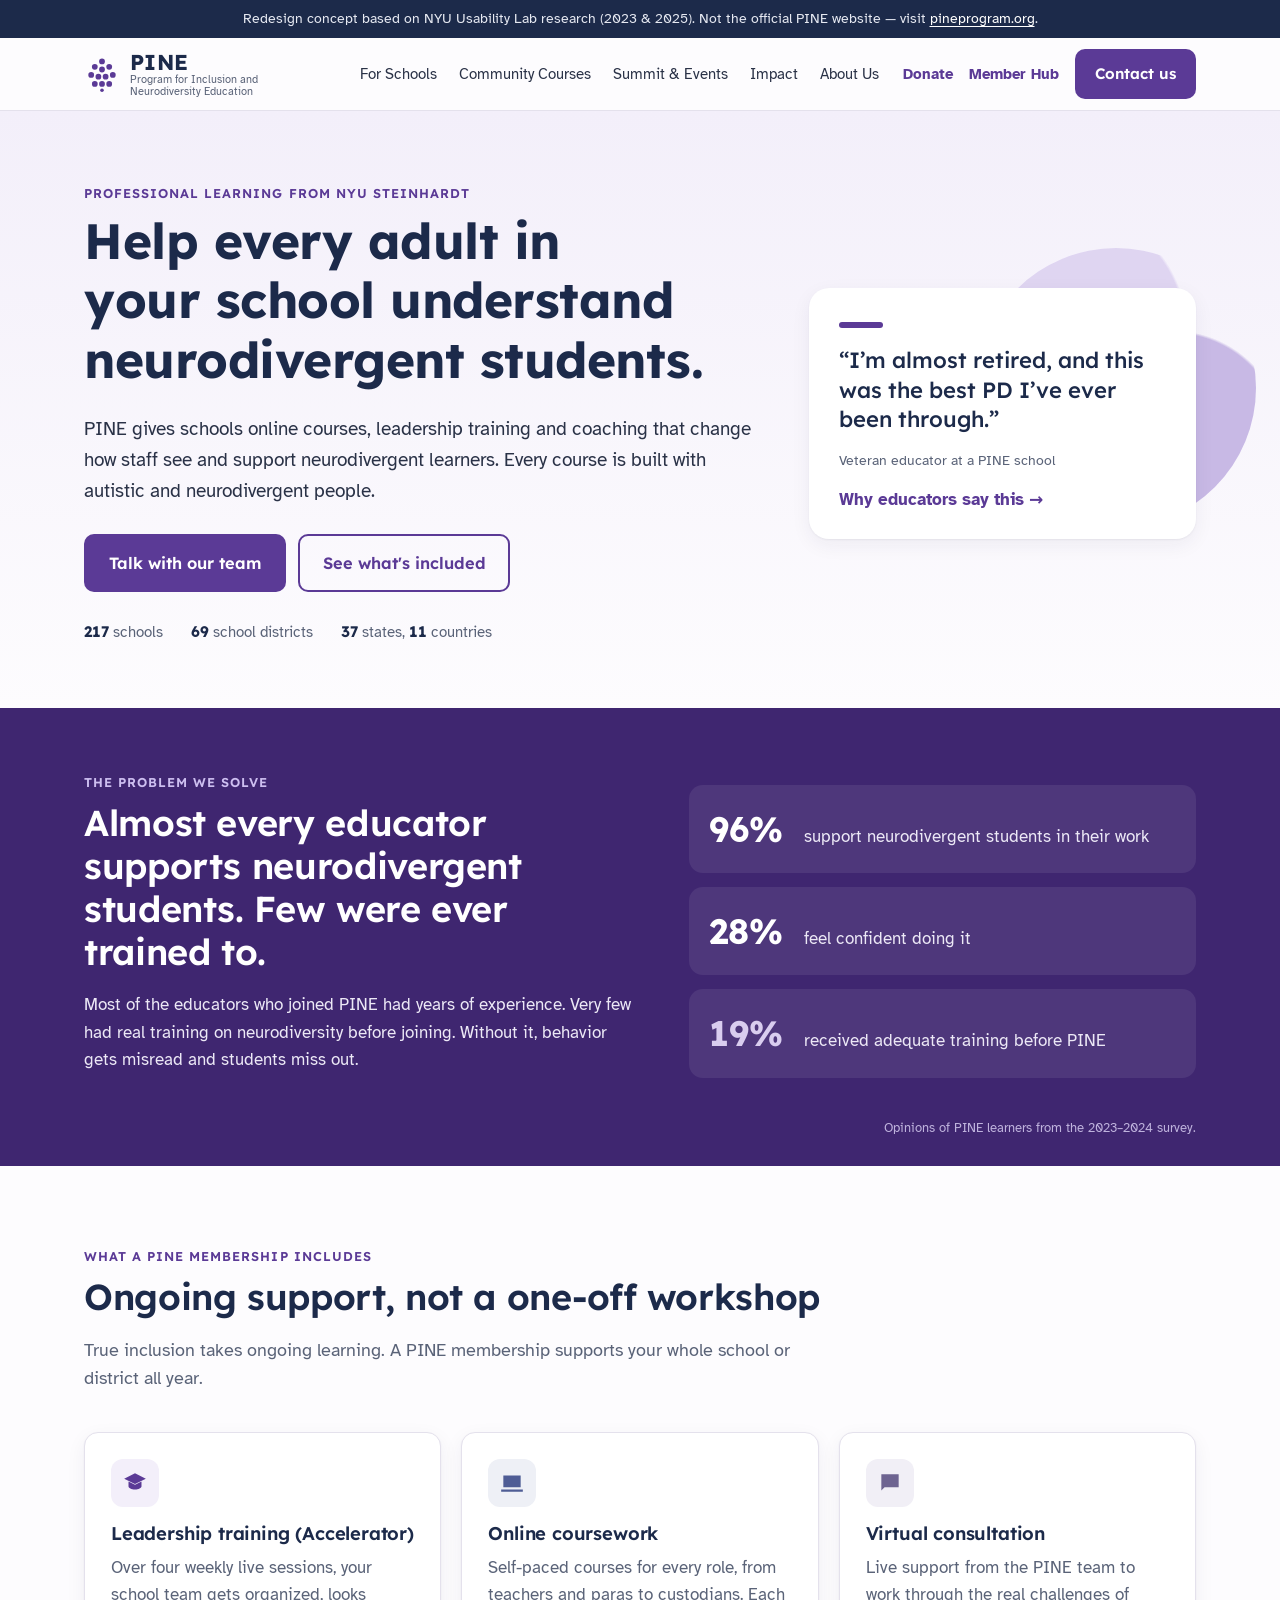
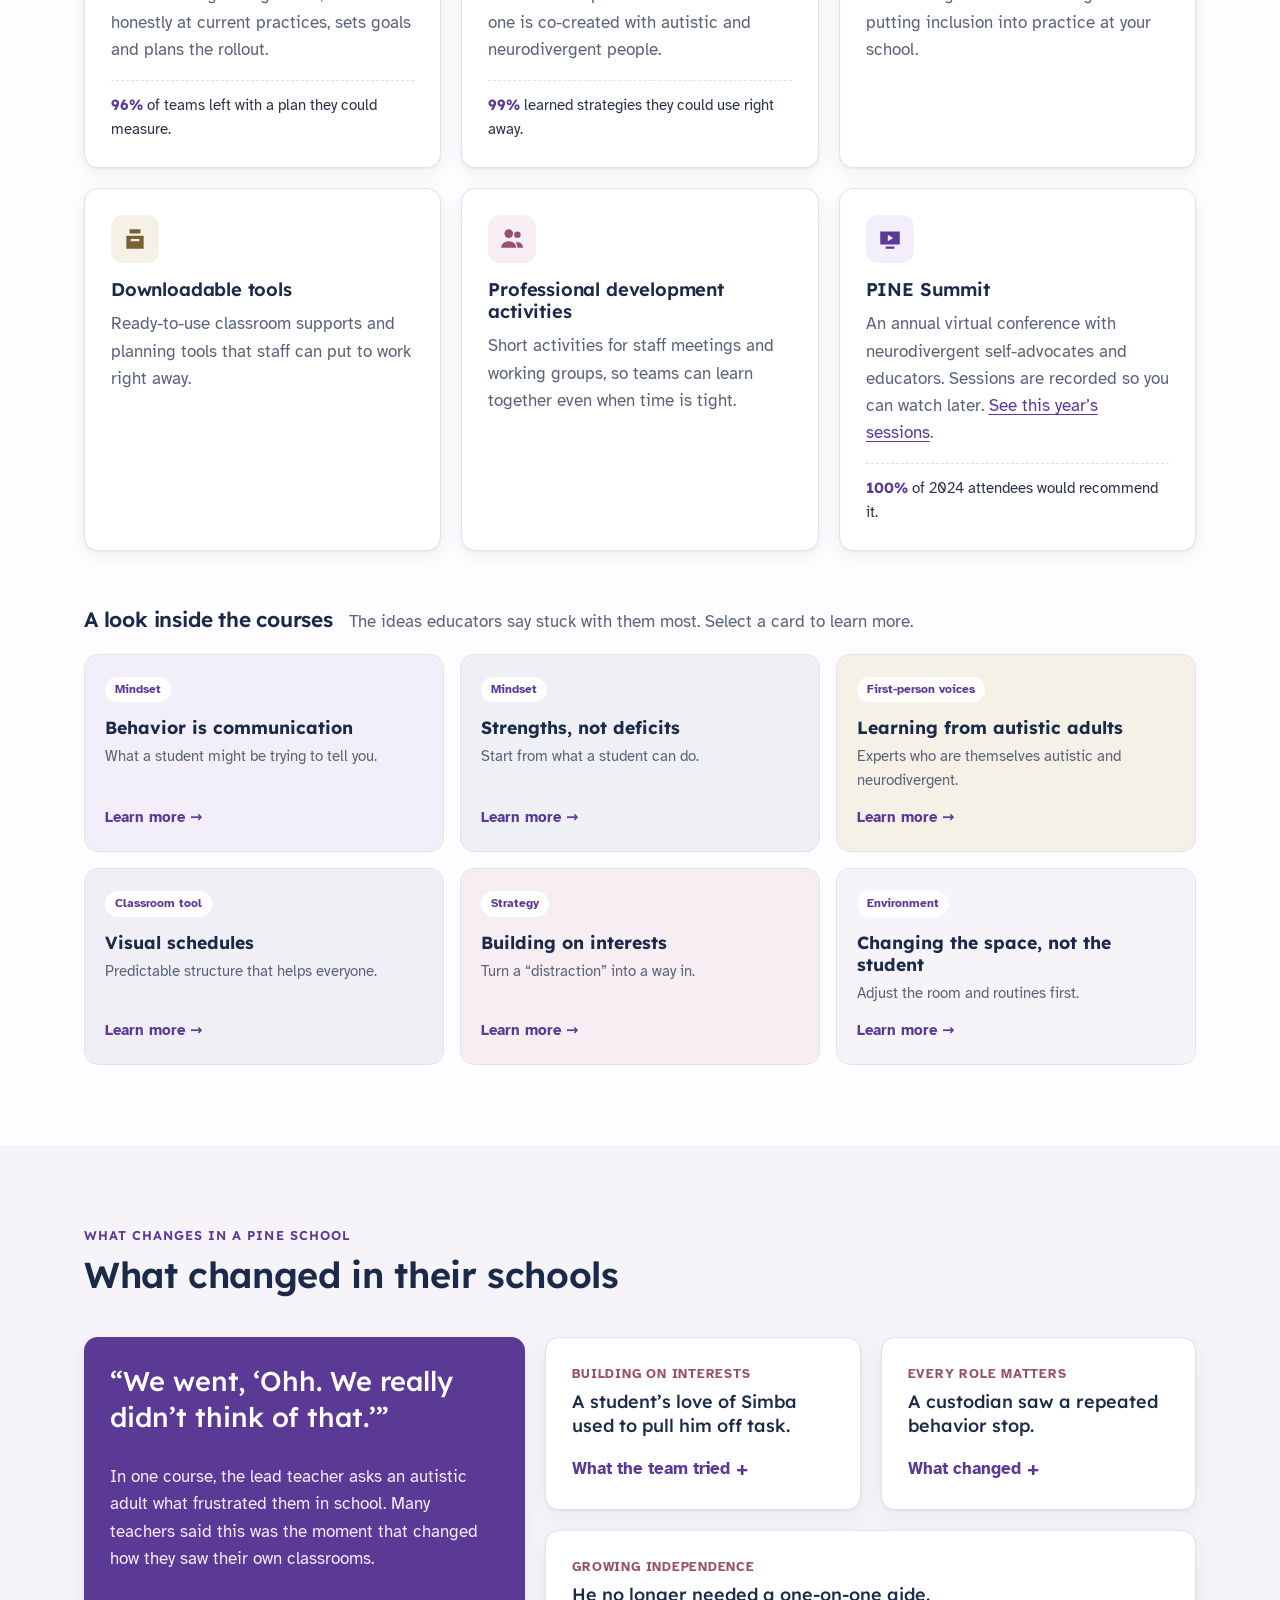
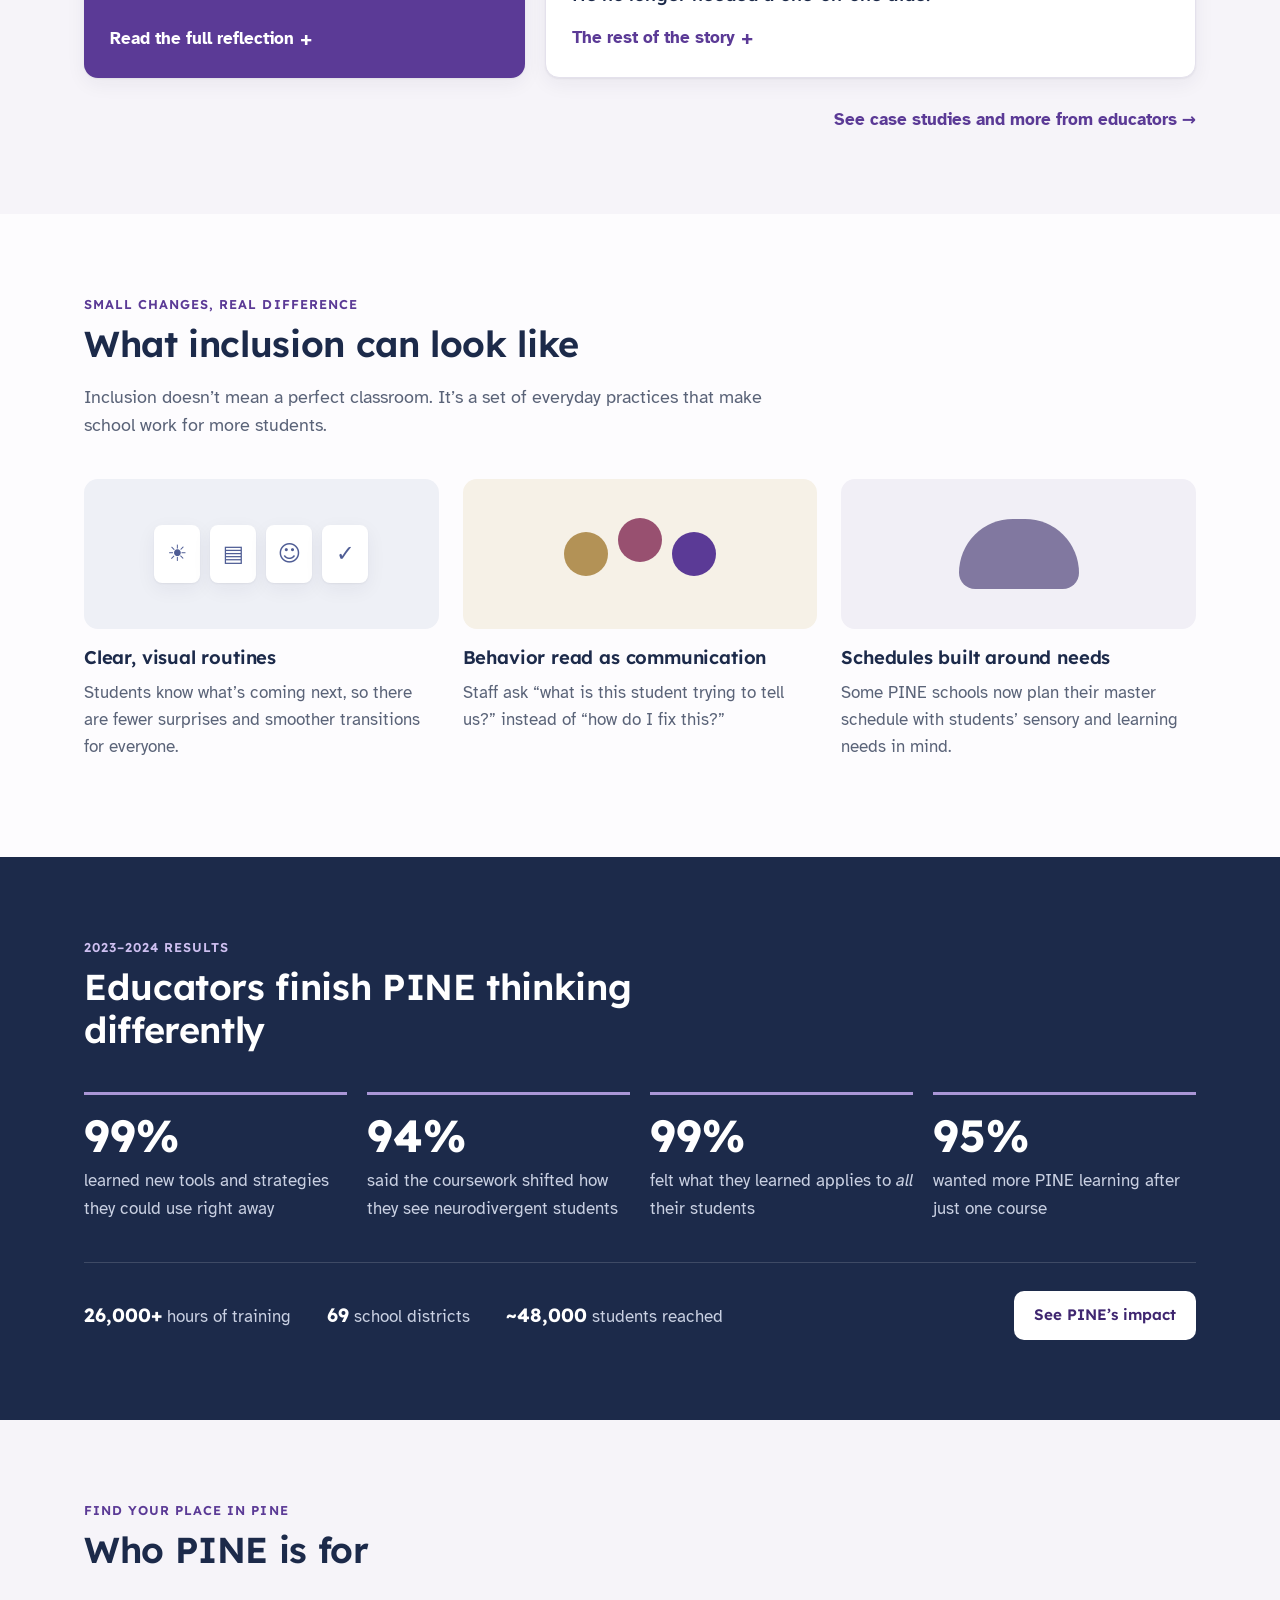
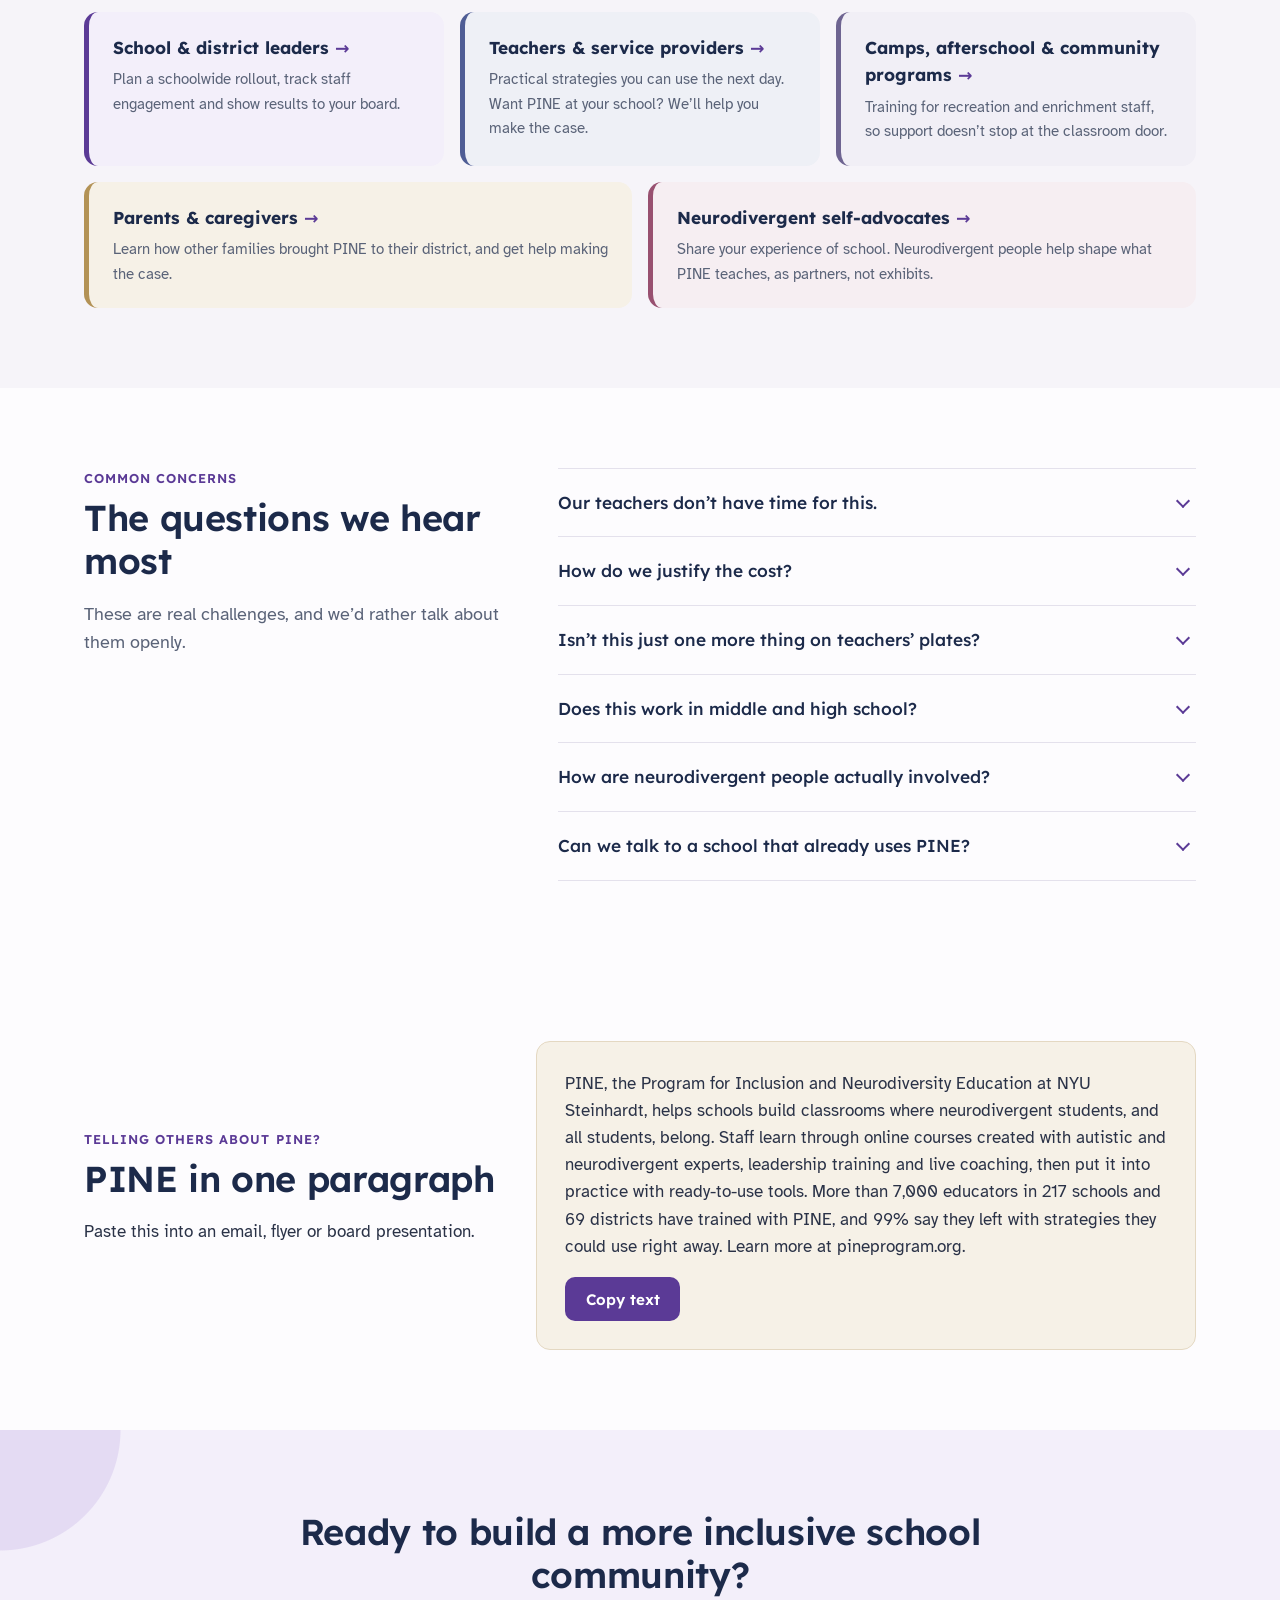
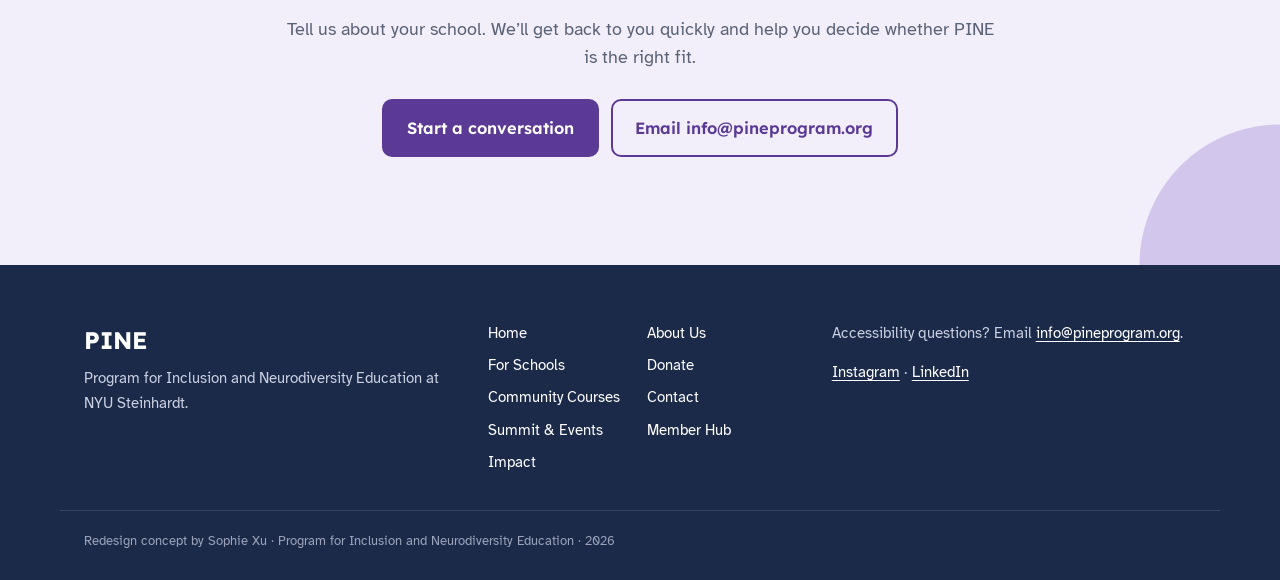
==== commit 737eb79e: "One-line membership heading, right-align homepage notes Co-Authored-By: Claude Opus 5.5 <noreply@ant" ====
--- a/index.html
+++ b/index.html
@@ -103,7 +103,7 @@
     <!-- WHAT WE OFFER: cards instead of single-sentence accordions -->
     <section class="section" id="offer" aria-labelledby="offer-title">
       <div class="wrap">
-        <div class="section-head">
+        <div class="section-head section-head-wide">
           <p class="eyebrow">What a PINE membership includes</p>
           <h2 id="offer-title">Ongoing support, not a one-off workshop</h2>
           <p class="section-sub">True inclusion takes ongoing learning. A PINE membership supports your whole school or district all year.</p>
--- a/styles.css
+++ b/styles.css
@@ -556,3 +556,11 @@
 .sd-lead { font-size: 1.08rem; line-height: 1.6; margin: 0 0 22px; color: var(--ink); max-width: 44em; }
 .sd-quote-alt { border-left-color: var(--blue); }
 .sd-quote-alt p { font-size: 1.02rem; }
+
+/* Keep "Ongoing support, not a one-off workshop" on one line on wider screens */
+.section-head-wide { max-width: none; }
+.section-head-wide .section-sub { max-width: 720px; }
+@media (min-width: 860px) { .section-head-wide h2 { white-space: nowrap; } }
+
+/* Right-aligned notes and links */
+.section-more, .gap .source { text-align: right; }
